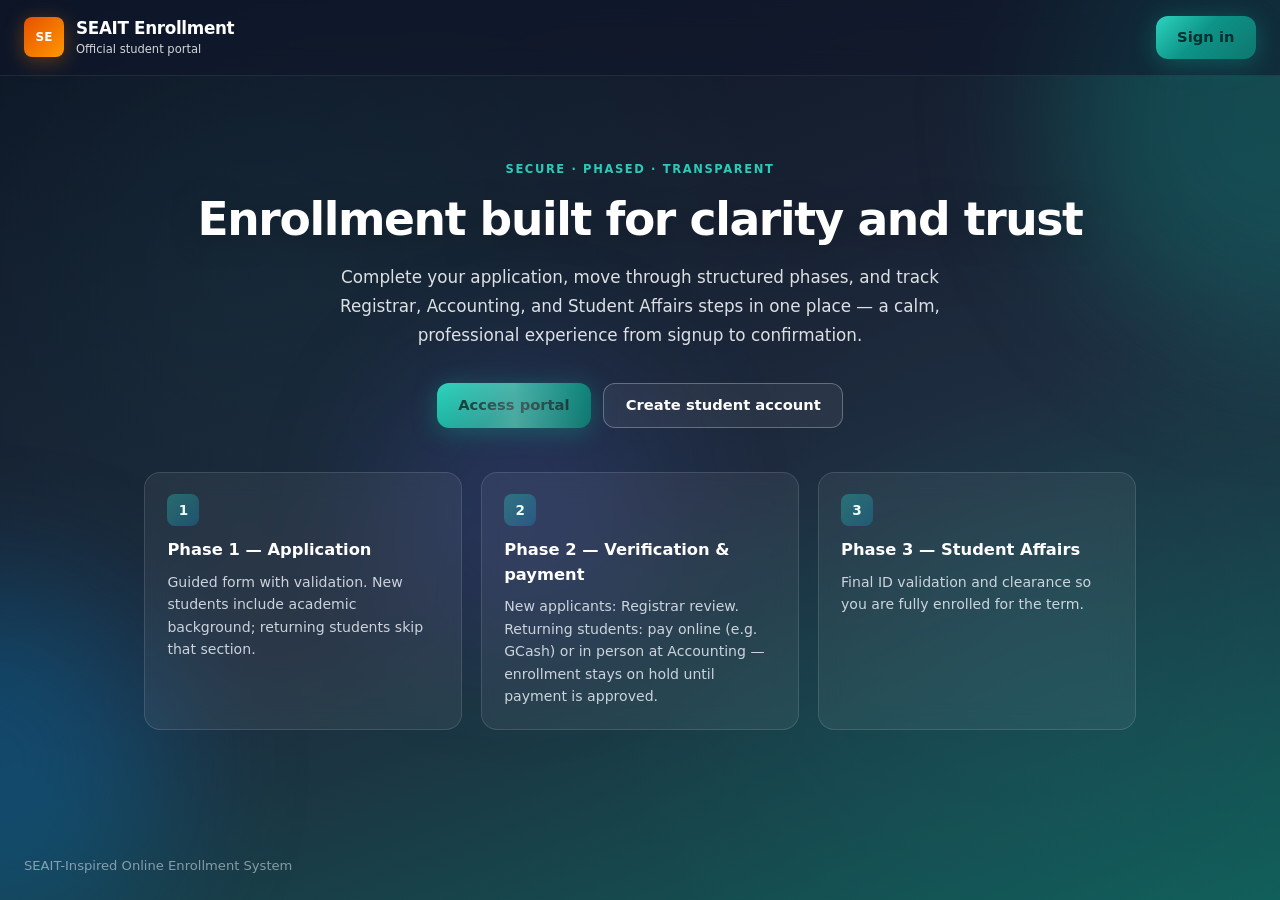
==== frontend/public/index.html @ 0db3ced3 "Commit all" ====
<!DOCTYPE html>
<html lang="en">
  <head>
    <meta charset="UTF-8" />
    <meta name="viewport" content="width=device-width, initial-scale=1.0" />
    <title>SEAIT — Online Enrollment</title>
    <link rel="stylesheet" href="css/design-system.css" />
  </head>
  <body class="page-land page-enter">
    <div class="land-bg" aria-hidden="true">
      <span class="land-bg__mesh"></span>
      <span class="land-bg__orb land-bg__orb--1"></span>
      <span class="land-bg__orb land-bg__orb--2"></span>
      <span class="land-bg__orb land-bg__orb--3"></span>
    </div>
    <header class="land-header">
      <div class="land-header__brand">
        <div class="app-header__logo land-logo-pulse">SE</div>
        <div>
          <strong class="land-header__title">SEAIT Enrollment</strong>
          <span class="land-header__tag">Official student portal</span>
        </div>
      </div>
      <a href="login.html" class="land-btn land-btn--solid">Sign in</a>
    </header>
    <main class="land-hero">
      <p class="land-eyebrow">Secure · phased · transparent</p>
      <h1>Enrollment built for clarity and trust</h1>
      <p class="land-lead">
        Complete your application, move through structured phases, and track Registrar, Accounting, and Student Affairs
        steps in one place — a calm, professional experience from signup to confirmation.
      </p>
      <div class="land-actions">
        <a href="login.html" class="land-btn land-btn--solid land-btn--pulse">Access portal</a>
        <a href="login.html#register" class="land-btn land-btn--outline" id="ctaRegister">Create student account</a>
      </div>
      <div class="land-features">
        <article class="land-feature-card land-feature-card--delay1">
          <span class="land-feature-card__icon" aria-hidden="true">1</span>
          <h3>Phase 1 — Application</h3>
          <p>Guided form with validation. New students include academic background; returning students skip that section.</p>
        </article>
        <article class="land-feature-card land-feature-card--delay2">
          <span class="land-feature-card__icon" aria-hidden="true">2</span>
          <h3>Phase 2 — Verification &amp; payment</h3>
          <p>
            New applicants: Registrar review. Returning students: pay online (e.g. GCash) or in person at Accounting —
            enrollment stays on hold until payment is approved.
          </p>
        </article>
        <article class="land-feature-card land-feature-card--delay3">
          <span class="land-feature-card__icon" aria-hidden="true">3</span>
          <h3>Phase 3 — Student Affairs</h3>
          <p>Final ID validation and clearance so you are fully enrolled for the term.</p>
        </article>
      </div>
    </main>
    <footer class="land-footer">SEAIT-Inspired Online Enrollment System</footer>
    <script>
      if (window.location.hash === '#register') {
        sessionStorage.setItem('seait_open_register', '1');
      }
      document.getElementById('ctaRegister').addEventListener('click', function () {
        sessionStorage.setItem('seait_open_register', '1');
      });
    </script>
  </body>
</html>
---- frontend/public/css/design-system.css ----
/**
 * SEAIT Official Design System — tokens, layout, components, motion.
 * Primary: greens (structure) · Accent: orange (actions, progress)
 */

:root {
  /* Professional portal — deep slate & teal accent */
  --portal-navy: #0f172a;
  --portal-slate: #1e293b;
  --portal-slate-mid: #334155;
  --portal-teal: #0d9488;
  --portal-teal-light: #2dd4bf;
  --portal-ink: #0c1222;
  /* Warm accent (forms & CTAs) */
  --rust-deep: #7c2d12;
  --rust-mid: #c2410c;
  --rust-bright: #ea580c;
  --rust-cream: #f8fafc;
  --rust-warm: #e2e8f0;
  /* Primary — structure (dashboard) */
  --color-green-deep: #1b5e20;
  --color-green-medium: #2e7d32;
  --color-green-light: #66bb6a;
  /* Accent — CTAs */
  --color-orange: #e65100;
  --color-orange-light: #ff9800;
  /* Neutrals */
  --color-white: #ffffff;
  --color-bg: #f1f5f9;
  --color-gray: #e8e0d8;
  --color-text: #1f1a16;
  --color-text-muted: #5c534c;
  --color-border: #e5ddd4;
  /* Semantic */
  --color-success: #2e7d32;
  --color-danger: #c62828;
  --color-warning: #f57c00;
  /* Effects */
  --shadow-sm: 0 2px 8px rgba(27, 94, 32, 0.06);
  --shadow-md: 0 8px 24px rgba(27, 94, 32, 0.1);
  --shadow-lg: 0 16px 48px rgba(27, 94, 32, 0.14);
  --shadow-glow-orange: 0 4px 20px rgba(245, 124, 0, 0.35);
  --radius-sm: 8px;
  --radius-md: 12px;
  --radius-lg: 16px;
  --radius-xl: 20px;
  --font-sans: 'Segoe UI', system-ui, -apple-system, BlinkMacSystemFont, 'Roboto', sans-serif;
  --ease-out: cubic-bezier(0.22, 1, 0.36, 1);
  --dur: 0.25s;
}

/* ---------- Global reset ---------- */
*,
*::before,
*::after {
  box-sizing: border-box;
}

html {
  scroll-behavior: smooth;
}

body {
  margin: 0;
  font-family: var(--font-sans);
  color: var(--color-text);
  background: var(--color-bg);
  line-height: 1.5;
  -webkit-font-smoothing: antialiased;
}

.login-card .ds-input-icon {
  color: var(--rust-mid);
  opacity: 0.85;
}

/* Page enter */
.page-enter {
  animation: pageFadeIn 0.35s var(--ease-out) both;
}

@keyframes pageFadeIn {
  from {
    opacity: 0;
  }
  to {
    opacity: 1;
  }
}

/* ---------- Login page (professional slate + teal) ---------- */
.page-login {
  min-height: 100vh;
  position: relative;
  display: flex;
  align-items: stretch;
  background: var(--portal-navy);
  overflow-x: hidden;
}

.login-bg {
  position: fixed;
  inset: 0;
  z-index: 0;
  background: linear-gradient(155deg, var(--portal-ink) 0%, var(--portal-slate) 42%, #134e4a 78%, var(--portal-teal) 115%);
  pointer-events: none;
}

.login-bg__orb {
  position: absolute;
  border-radius: 50%;
  filter: blur(60px);
  opacity: 0.45;
  animation: floatOrb 18s ease-in-out infinite;
}

.login-bg__orb--1 {
  width: min(420px, 80vw);
  height: min(420px, 80vw);
  background: rgba(45, 212, 191, 0.45);
  top: -8%;
  right: -5%;
  animation-delay: 0s;
}

.login-bg__orb--2 {
  width: min(320px, 70vw);
  height: min(320px, 70vw);
  background: rgba(14, 165, 233, 0.35);
  bottom: 5%;
  left: -10%;
  animation-delay: -7s;
}

.login-bg__grain {
  position: absolute;
  inset: 0;
  opacity: 0.07;
  background-image: url("data:image/svg+xml,%3Csvg viewBox='0 0 256 256' xmlns='http://www.w3.org/2000/svg'%3E%3Cfilter id='n'%3E%3CfeTurbulence type='fractalNoise' baseFrequency='0.85' numOctaves='4' stitchTiles='stitch'/%3E%3C/filter%3E%3Crect width='100%25' height='100%25' filter='url(%23n)'/%3E%3C/svg%3E");
}

@keyframes floatOrb {
  0%,
  100% {
    transform: translate(0, 0) scale(1);
  }
  50% {
    transform: translate(-12px, 18px) scale(1.05);
  }
}

.login-shell {
  position: relative;
  z-index: 1;
  display: grid;
  width: 100%;
  min-height: 100vh;
  grid-template-columns: 1fr 1fr;
}

@media (max-width: 960px) {
  .login-shell {
    grid-template-columns: 1fr;
  }
}

.login-brand {
  padding: clamp(2rem, 5vw, 4rem);
  display: flex;
  flex-direction: column;
  justify-content: center;
  color: var(--color-white);
  position: relative;
  overflow: hidden;
}

.login-brand::before {
  content: '';
  position: absolute;
  inset: -40% -20% auto auto;
  width: 80%;
  height: 80%;
  background: radial-gradient(circle, rgba(102, 187, 106, 0.25) 0%, transparent 70%);
  pointer-events: none;
}

.login-brand__badge {
  width: 56px;
  height: 56px;
  border-radius: var(--radius-md);
  background: linear-gradient(135deg, var(--portal-teal) 0%, var(--portal-teal-light) 100%);
  display: grid;
  place-items: center;
  font-weight: 800;
  font-size: 0.9rem;
  color: var(--color-white);
  box-shadow: 0 8px 32px rgba(13, 148, 136, 0.45);
  margin-bottom: 1.5rem;
}

.login-brand__badge--float {
  animation: badgeFloat 5s ease-in-out infinite;
}

@keyframes badgeFloat {
  0%,
  100% {
    transform: translateY(0);
  }
  50% {
    transform: translateY(-6px);
  }
}

.login-brand h1 {
  font-size: clamp(1.75rem, 3.5vw, 2.35rem);
  font-weight: 700;
  margin: 0 0 0.75rem;
  letter-spacing: -0.02em;
}

.login-brand p {
  opacity: 0.92;
  max-width: 400px;
  font-size: 1.05rem;
  line-height: 1.65;
}

.login-brand__features {
  margin-top: 2.5rem;
  display: flex;
  flex-direction: column;
  gap: 0.75rem;
  font-size: 0.9rem;
  opacity: 0.88;
}

.login-brand__features li {
  display: flex;
  align-items: center;
  gap: 0.5rem;
  list-style: none;
}

.login-brand__features li::before {
  content: '';
  width: 8px;
  height: 8px;
  border-radius: 50%;
  background: linear-gradient(135deg, #fff3e0, var(--color-orange-light));
  box-shadow: 0 0 12px rgba(255, 183, 77, 0.6);
}

.login-form-wrap {
  display: flex;
  align-items: center;
  justify-content: center;
  padding: clamp(1.5rem, 4vw, 3rem);
  background: linear-gradient(180deg, #f8fafc 0%, #e2e8f0 100%);
}

@media (min-width: 961px) {
  .login-form-wrap {
    border-radius: var(--radius-xl) 0 0 var(--radius-xl);
    margin: 1rem 0 1rem 0;
    box-shadow: -16px 0 48px rgba(107, 52, 16, 0.22);
  }
}

.login-card {
  width: 100%;
  max-width: 400px;
  background: rgba(255, 255, 255, 0.92);
  backdrop-filter: blur(20px);
  -webkit-backdrop-filter: blur(20px);
  border: 1px solid rgba(255, 255, 255, 0.98);
  border-radius: var(--radius-lg);
  padding: clamp(1.5rem, 4vw, 2rem);
  box-shadow:
    0 1px 0 rgba(255, 255, 255, 0.8) inset,
    0 24px 48px rgba(91, 46, 12, 0.12),
    0 8px 16px rgba(0, 0, 0, 0.04);
  animation: cardRise 0.5s var(--ease-out) 0.1s both;
}

.login-card--elevated {
  max-width: min(460px, 100%);
}

.auth-tabs {
  display: flex;
  gap: 0.2rem;
  margin-bottom: 1.35rem;
  padding: 0.2rem;
  background: rgba(0, 0, 0, 0.04);
  border-radius: var(--radius-md);
  border: 1px solid rgba(0, 0, 0, 0.06);
}

.auth-tab {
  flex: 1;
  border: none;
  background: transparent;
  padding: 0.55rem 0.75rem;
  font: inherit;
  font-size: 0.88rem;
  font-weight: 600;
  color: var(--color-text-muted);
  border-radius: var(--radius-sm);
  cursor: pointer;
  transition:
    background var(--dur) var(--ease-out),
    color var(--dur),
    transform 0.15s ease;
}

.auth-tab:hover {
  color: var(--rust-deep);
}

.auth-tab.is-active {
  background: var(--color-white);
  color: var(--rust-deep);
  box-shadow: 0 1px 3px rgba(0, 0, 0, 0.08);
}

.auth-panel {
  display: none;
  animation: panelFade 0.35s var(--ease-out) both;
}

.auth-panel.is-visible {
  display: block;
}

@keyframes panelFade {
  from {
    opacity: 0;
    transform: translateY(6px);
  }
  to {
    opacity: 1;
    transform: none;
  }
}

.login-panel-title {
  margin: 0 0 0.35rem;
  font-size: 1.28rem;
  font-weight: 700;
  letter-spacing: -0.02em;
  color: var(--rust-deep);
}

@keyframes cardRise {
  from {
    opacity: 0;
    transform: translateY(12px) scale(0.98);
  }
  to {
    opacity: 1;
    transform: none;
  }
}

.login-card > h2 {
  margin: 0 0 0.35rem;
  font-size: 1.5rem;
  color: var(--rust-deep);
}

.login-card__sub {
  color: var(--color-text-muted);
  font-size: 0.92rem;
  margin-bottom: 1.5rem;
}

.login-card__back {
  display: inline-flex;
  align-items: center;
  gap: 0.35rem;
  color: var(--color-green-medium);
  font-size: 0.88rem;
  margin-bottom: 1.25rem;
  text-decoration: none;
  transition: color var(--dur) var(--ease-out);
}

.login-card__back:hover {
  color: var(--rust-mid);
}

/* Input with icon */
.ds-field {
  margin-bottom: 1.1rem;
}

.ds-field label {
  display: block;
  font-size: 0.78rem;
  font-weight: 600;
  text-transform: uppercase;
  letter-spacing: 0.06em;
  color: var(--color-text-muted);
  margin-bottom: 0.4rem;
}

.ds-input-wrap {
  position: relative;
  display: flex;
  align-items: center;
}

.ds-input-wrap .ds-input-icon {
  position: absolute;
  left: 0.85rem;
  width: 1.15rem;
  height: 1.15rem;
  color: var(--color-green-medium);
  opacity: 0.75;
  pointer-events: none;
}

.ds-input-wrap input {
  width: 100%;
  padding: 0.75rem 0.85rem 0.75rem 2.65rem;
  border: 1px solid var(--color-border);
  border-radius: var(--radius-md);
  font: inherit;
  background: var(--color-white);
  color: var(--color-text);
  transition:
    border-color var(--dur) var(--ease-out),
    box-shadow var(--dur) var(--ease-out),
    transform 0.15s ease;
}

.ds-input-wrap input:focus {
  outline: none;
  border-color: var(--rust-mid);
  box-shadow: 0 0 0 3px rgba(230, 81, 0, 0.18);
}

.ds-input-wrap--password input {
  padding-right: 3.75rem;
}

.ds-toggle-pw {
  position: absolute;
  right: 0.45rem;
  background: none;
  border: none;
  cursor: pointer;
  padding: 0.35rem 0.45rem;
  color: var(--rust-mid);
  border-radius: var(--radius-sm);
  transition:
    color var(--dur),
    background var(--dur);
}

.ds-toggle-pw__text {
  font-size: 0.68rem;
  font-weight: 700;
  letter-spacing: 0.06em;
}

.ds-toggle-pw:hover {
  color: var(--color-orange);
  background: rgba(245, 124, 0, 0.08);
}

.login-row {
  display: flex;
  justify-content: space-between;
  align-items: center;
  flex-wrap: wrap;
  gap: 0.5rem;
  margin: 0.25rem 0 1.25rem;
  font-size: 0.88rem;
}

.login-remember {
  display: flex;
  align-items: center;
  gap: 0.45rem;
  cursor: pointer;
  color: var(--color-text-muted);
}

.login-remember input {
  accent-color: var(--color-green-medium);
}

.login-forgot {
  color: var(--color-orange);
  text-decoration: none;
  font-weight: 500;
  transition: opacity var(--dur);
}

.login-forgot:hover {
  opacity: 0.85;
  text-decoration: underline;
}

.ds-btn {
  display: inline-flex;
  align-items: center;
  justify-content: center;
  gap: 0.5rem;
  padding: 0.78rem 1.35rem;
  border-radius: var(--radius-md);
  font: inherit;
  font-weight: 600;
  font-size: 0.95rem;
  border: none;
  cursor: pointer;
  transition:
    transform 0.2s var(--ease-out),
    box-shadow var(--dur) var(--ease-out),
    background var(--dur),
    filter var(--dur);
}

.ds-btn:active:not(:disabled) {
  transform: scale(0.98);
}

.ds-btn:disabled {
  opacity: 0.65;
  cursor: not-allowed;
}

.ds-btn--pulse {
  position: relative;
  overflow: hidden;
}

.ds-btn--pulse::after {
  content: '';
  position: absolute;
  inset: 0;
  background: linear-gradient(90deg, transparent, rgba(255, 255, 255, 0.28), transparent);
  transform: translateX(-100%);
  animation: btnShine 2.8s ease-in-out infinite;
  pointer-events: none;
}

@keyframes btnShine {
  0%,
  65% {
    transform: translateX(-100%);
  }
  80% {
    transform: translateX(100%);
  }
  100% {
    transform: translateX(100%);
  }
}

.ds-btn--primary {
  background: linear-gradient(135deg, var(--color-orange-light) 0%, var(--color-orange) 45%, #bf360c 100%);
  color: var(--color-white);
  box-shadow: 0 4px 18px rgba(230, 81, 0, 0.45);
  width: 100%;
}

.ds-btn--primary:hover:not(:disabled) {
  filter: brightness(1.05);
  box-shadow: var(--shadow-glow-orange);
}

.ds-btn--ghost {
  background: var(--color-white);
  color: var(--color-green-deep);
  border: 1px solid var(--color-border);
}

.ds-btn--ghost:hover:not(:disabled) {
  border-color: var(--color-green-light);
  background: rgba(102, 187, 106, 0.08);
}

.ds-btn--danger {
  background: linear-gradient(135deg, var(--color-danger), #b71c1c) !important;
  box-shadow: 0 4px 14px rgba(198, 40, 40, 0.35) !important;
}

.ds-btn--loading {
  pointer-events: none;
}

.alert-banner {
  padding: 0.75rem 1rem;
  border-radius: var(--radius-md);
  font-size: 0.9rem;
  margin-bottom: 1rem;
  animation: pageFadeIn 0.25s ease;
}

.alert-banner--error {
  background: rgba(198, 40, 40, 0.1);
  border: 1px solid rgba(198, 40, 40, 0.25);
  color: #b71c1c;
}

.alert-banner--success {
  background: rgba(46, 125, 50, 0.1);
  border: 1px solid rgba(46, 125, 50, 0.25);
  color: var(--color-green-deep);
}

.hidden {
  display: none !important;
}

.login-staff-hint {
  margin-top: 1.5rem;
  padding-top: 1.25rem;
  border-top: 1px solid rgba(0, 0, 0, 0.08);
}

.login-staff-hint__head {
  display: flex;
  flex-wrap: wrap;
  align-items: baseline;
  justify-content: space-between;
  gap: 0.5rem;
  margin-bottom: 0.35rem;
}

.login-staff-hint__label {
  font-size: 0.68rem;
  font-weight: 700;
  letter-spacing: 0.12em;
  text-transform: uppercase;
  color: var(--color-text-muted);
}

.login-staff-hint__pw {
  font-size: 0.72rem;
  color: var(--color-text-muted);
}

.login-staff-hint__pw code {
  font-size: 0.7rem;
  background: rgba(230, 81, 0, 0.1);
  color: var(--rust-deep);
  padding: 0.15rem 0.35rem;
  border-radius: 4px;
}

.login-staff-hint__note {
  font-size: 0.72rem;
  color: var(--color-text-muted);
  margin: 0 0 0.85rem;
  line-height: 1.45;
}

.login-staff-hint__note code {
  font-size: 0.68rem;
  background: var(--color-bg);
  padding: 0.08rem 0.3rem;
  border-radius: 3px;
}

.login-staff-grid {
  display: grid;
  gap: 0.5rem;
}

@media (min-width: 640px) {
  .login-staff-grid {
    grid-template-columns: 1fr 1fr 1fr;
    gap: 0.5rem;
  }

  .login-staff-tile {
    padding: 0.6rem 0.55rem;
    min-height: 100%;
  }

  .login-staff-tile__email {
    font-size: 0.68rem;
    word-break: break-word;
  }
}

.login-staff-tile {
  display: block;
  width: 100%;
  text-align: left;
  padding: 0.65rem 0.75rem;
  border: 1px solid var(--color-border);
  border-radius: var(--radius-md);
  background: var(--color-white);
  cursor: pointer;
  font: inherit;
  transition:
    border-color var(--dur) var(--ease-out),
    box-shadow var(--dur) var(--ease-out),
    transform 0.15s ease;
}

.login-staff-tile:hover {
  border-color: rgba(230, 81, 0, 0.45);
  box-shadow: 0 4px 14px rgba(230, 81, 0, 0.1);
  transform: translateY(-1px);
}

.login-staff-tile:active {
  transform: translateY(0);
}

.login-staff-tile__role {
  display: block;
  font-size: 0.88rem;
  font-weight: 700;
  color: var(--rust-deep);
}

.login-staff-tile__meta {
  display: block;
  font-size: 0.68rem;
  color: var(--color-text-muted);
  margin: 0.15rem 0 0.35rem;
  line-height: 1.35;
}

.login-staff-tile__email {
  display: block;
  font-size: 0.72rem;
  font-family: ui-monospace, 'Cascadia Code', monospace;
  color: var(--rust-mid);
}

/* ---------- App shell (dashboard) ---------- */
.app-dashboard {
  min-height: 100vh;
  display: flex;
  flex-direction: column;
}

.app-header {
  position: sticky;
  top: 0;
  z-index: 100;
  display: flex;
  align-items: center;
  justify-content: space-between;
  padding: 0.65rem 1.25rem;
  background: linear-gradient(
    95deg,
    var(--color-green-deep) 0%,
    #2e5a1f 35%,
    var(--rust-mid) 88%,
    var(--rust-bright) 100%
  );
  color: var(--color-white);
  box-shadow: 0 4px 20px rgba(107, 52, 16, 0.25);
}

.app-header__left {
  display: flex;
  align-items: center;
  gap: 0.75rem;
}

.app-header__logo {
  width: 40px;
  height: 40px;
  border-radius: var(--radius-sm);
  background: linear-gradient(135deg, var(--color-orange), var(--color-orange-light));
  display: grid;
  place-items: center;
  font-weight: 800;
  font-size: 0.75rem;
  box-shadow: var(--shadow-glow-orange);
}

.app-header__logo--pulse {
  animation: headerLogoGlow 4s ease-in-out infinite;
}

@keyframes headerLogoGlow {
  0%,
  100% {
    box-shadow: 0 0 0 0 rgba(255, 152, 0, 0.35);
  }
  50% {
    box-shadow: 0 0 0 8px rgba(255, 152, 0, 0);
  }
}

.app-header__titles h1 {
  margin: 0;
  font-size: 1rem;
  font-weight: 700;
}

.app-header__titles span {
  font-size: 0.72rem;
  opacity: 0.88;
}

.app-header__right {
  display: flex;
  align-items: center;
  gap: 0.75rem;
  font-size: 0.85rem;
}

.app-header__user {
  text-align: right;
  line-height: 1.25;
}

.app-header__role {
  font-size: 0.72rem;
  opacity: 0.85;
}

.app-header__menu-btn {
  display: none;
  width: 42px;
  height: 42px;
  border-radius: var(--radius-sm);
  border: 1px solid rgba(255, 255, 255, 0.35);
  background: rgba(255, 255, 255, 0.12);
  color: var(--color-white);
  cursor: pointer;
  align-items: center;
  justify-content: center;
  transition: background var(--dur);
}

.app-header__menu-btn:hover {
  background: rgba(255, 255, 255, 0.22);
}

@media (max-width: 900px) {
  .app-header__menu-btn {
    display: flex;
  }
}

.app-body {
  display: flex;
  flex: 1;
  min-height: 0;
}

.app-sidebar {
  width: 280px;
  flex-shrink: 0;
  background: linear-gradient(180deg, #fffdfb 0%, var(--rust-warm) 55%, #fff8f0 100%);
  border-right: 1px solid var(--color-border);
  display: flex;
  flex-direction: column;
  padding: 0.75rem 0.75rem 1rem;
  transition: transform var(--dur) var(--ease-out);
  box-shadow: 4px 0 24px rgba(139, 69, 19, 0.06);
}

.app-sidebar__brand {
  display: flex;
  align-items: center;
  gap: 0.75rem;
  padding: 0.65rem 0.6rem 1rem;
  margin-bottom: 0.35rem;
  border-bottom: 1px solid rgba(230, 81, 0, 0.12);
}

.app-sidebar__brand-mark {
  width: 40px;
  height: 40px;
  border-radius: var(--radius-md);
  background: linear-gradient(135deg, var(--color-orange-light), var(--color-orange));
  color: var(--color-white);
  display: grid;
  place-items: center;
  font-weight: 800;
  font-size: 0.8rem;
  box-shadow: 0 4px 14px rgba(230, 81, 0, 0.35);
  flex-shrink: 0;
}

.app-sidebar__brand-title {
  font-size: 0.72rem;
  font-weight: 700;
  text-transform: uppercase;
  letter-spacing: 0.08em;
  color: var(--rust-deep);
}

.app-sidebar__brand-sub {
  font-size: 0.68rem;
  color: var(--color-text-muted);
  margin-top: 0.1rem;
}

@media (max-width: 900px) {
  .app-sidebar {
    position: fixed;
    left: 0;
    top: 56px;
    bottom: 0;
    z-index: 90;
    transform: translateX(-100%);
    box-shadow: var(--shadow-lg);
  }
  .app-sidebar.is-open {
    transform: translateX(0);
  }
}

.app-sidebar__nav {
  display: flex;
  flex-direction: column;
  gap: 0.25rem;
  flex: 1;
}

.nav-link {
  display: flex;
  align-items: center;
  gap: 0.65rem;
  padding: 0.65rem 0.85rem;
  border-radius: var(--radius-md);
  color: var(--color-text-muted);
  text-decoration: none;
  font-size: 0.92rem;
  font-weight: 500;
  border: 1px solid transparent;
  transition:
    background var(--dur) var(--ease-out),
    color var(--dur),
    border-color var(--dur),
    transform 0.15s ease;
  cursor: pointer;
  background: none;
  width: 100%;
  text-align: left;
}

.nav-link:hover {
  background: rgba(255, 255, 255, 0.85);
  color: var(--rust-deep);
  transform: translateX(2px);
}

.nav-link.active {
  background: linear-gradient(90deg, rgba(230, 81, 0, 0.14), rgba(255, 152, 0, 0.1));
  color: var(--rust-deep);
  border-color: rgba(230, 81, 0, 0.28);
  font-weight: 600;
  box-shadow: 0 2px 8px rgba(230, 81, 0, 0.12);
}

.nav-link .nav-icon {
  width: 22px;
  height: 22px;
  flex-shrink: 0;
  opacity: 0.85;
}

.nav-link.active .nav-icon {
  color: var(--color-orange);
}

.app-sidebar__logout {
  margin-top: auto;
  padding-top: 1rem;
  border-top: 1px solid var(--color-border);
}

.app-main {
  flex: 1;
  padding: clamp(1rem, 2.5vw, 1.75rem);
  overflow-x: hidden;
  max-width: 1280px;
  width: 100%;
  margin: 0 auto;
}

.page-head {
  margin-bottom: 1.25rem;
}

.page-head h1 {
  margin: 0;
  font-size: 1.35rem;
  font-weight: 700;
  color: var(--rust-deep);
  letter-spacing: -0.02em;
}

.page-head p {
  margin: 0.35rem 0 0;
  color: var(--color-text-muted);
  font-size: 0.92rem;
}

/* Cards */
.ds-card {
  background: var(--color-white);
  border: 1px solid var(--color-border);
  border-radius: var(--radius-lg);
  padding: 1.25rem 1.35rem;
  margin-bottom: 1.15rem;
  box-shadow: var(--shadow-sm);
  transition:
    box-shadow var(--dur) var(--ease-out),
    transform var(--dur) var(--ease-out);
}

.ds-card:hover {
  box-shadow: var(--shadow-md);
}

.ds-card h2,
.ds-card h3 {
  margin-top: 0;
  color: var(--rust-deep);
  font-weight: 600;
}

.ds-card h3 {
  font-size: 1.05rem;
}

.section-label {
  font-size: 0.72rem;
  text-transform: uppercase;
  letter-spacing: 0.1em;
  color: var(--rust-mid);
  font-weight: 700;
  margin: 1.25rem 0 0.75rem;
}

.section-label:first-child {
  margin-top: 0;
}

.grid-2 {
  display: grid;
  gap: 1rem;
}
@media (min-width: 640px) {
  .grid-2 {
    grid-template-columns: 1fr 1fr;
  }
}
.grid-3 {
  display: grid;
  gap: 1rem;
}
@media (min-width: 720px) {
  .grid-3 {
    grid-template-columns: repeat(3, 1fr);
  }
}

.ds-field-inline label {
  text-transform: none;
  letter-spacing: 0;
  font-size: 0.85rem;
  font-weight: 600;
  color: var(--color-text);
}

.ds-field-inline input,
.ds-field-inline select,
.ds-field-inline textarea {
  width: 100%;
  padding: 0.6rem 0.75rem;
  border: 1px solid var(--color-border);
  border-radius: var(--radius-md);
  font: inherit;
  transition:
    border-color var(--dur),
    box-shadow var(--dur);
}

.ds-field-inline input:focus,
.ds-field-inline select:focus,
.ds-field-inline textarea:focus {
  outline: none;
  border-color: var(--color-green-medium);
  box-shadow: 0 0 0 3px rgba(46, 125, 50, 0.15);
}

/* Wizard */
.wizard-progress {
  display: flex;
  align-items: center;
  gap: 0.35rem;
  margin-bottom: 1.5rem;
}

.wizard-progress__track {
  flex: 1;
  height: 6px;
  background: var(--color-gray);
  border-radius: 99px;
  overflow: hidden;
}

.wizard-progress__fill {
  height: 100%;
  background: linear-gradient(90deg, var(--color-orange), var(--color-orange-light));
  border-radius: 99px;
  transition: width 0.35s var(--ease-out);
  box-shadow: 0 0 12px rgba(245, 124, 0, 0.45);
}

.wizard-steps-label {
  font-size: 0.8rem;
  font-weight: 600;
  color: var(--color-green-deep);
  white-space: nowrap;
}

.wizard-panel {
  display: none;
  animation: panelIn 0.28s var(--ease-out) both;
}

.wizard-panel.is-active {
  display: block;
}

@keyframes panelIn {
  from {
    opacity: 0;
    transform: translateX(8px);
  }
  to {
    opacity: 1;
    transform: none;
  }
}

.wizard-actions {
  display: flex;
  flex-wrap: wrap;
  gap: 0.65rem;
  margin-top: 1.5rem;
  padding-top: 1rem;
  border-top: 1px solid var(--color-border);
}

.wizard-actions .ds-btn--primary {
  width: auto;
}

/* Badges */
.badge {
  display: inline-flex;
  align-items: center;
  padding: 0.2rem 0.55rem;
  border-radius: 99px;
  font-size: 0.72rem;
  font-weight: 700;
  text-transform: uppercase;
  letter-spacing: 0.04em;
}
.badge--pending {
  background: rgba(245, 124, 0, 0.15);
  color: var(--color-orange);
}
.badge--ok {
  background: rgba(46, 125, 50, 0.15);
  color: var(--color-green-deep);
}
.badge--reject {
  background: rgba(198, 40, 40, 0.12);
  color: var(--color-danger);
}

/* Timeline tracker */
.timeline {
  display: flex;
  flex-direction: column;
  gap: 0;
}

.timeline-item {
  display: grid;
  grid-template-columns: 28px 1fr;
  gap: 0.75rem;
  padding-bottom: 1.25rem;
  position: relative;
}

.timeline-item::before {
  content: '';
  position: absolute;
  left: 13px;
  top: 28px;
  bottom: 0;
  width: 2px;
  background: var(--color-gray);
}

.timeline-item:last-child::before {
  display: none;
}

.timeline-dot {
  width: 28px;
  height: 28px;
  border-radius: 50%;
  background: var(--color-white);
  border: 3px solid var(--color-gray);
  z-index: 1;
  transition:
    border-color var(--dur),
    box-shadow var(--dur);
}

.timeline-item--done .timeline-dot {
  border-color: var(--color-green-medium);
  background: var(--color-green-light);
  box-shadow: 0 0 0 4px rgba(102, 187, 106, 0.25);
}

.timeline-item--current .timeline-dot {
  border-color: var(--color-orange);
  box-shadow: 0 0 0 4px rgba(245, 124, 0, 0.25);
}

.timeline-body h4 {
  margin: 0 0 0.25rem;
  font-size: 0.95rem;
}

/* Queue table */
.ds-table-wrap {
  overflow-x: auto;
  border: 1px solid var(--color-border);
  border-radius: var(--radius-md);
}

.ds-table {
  width: 100%;
  border-collapse: collapse;
  font-size: 0.88rem;
}

.ds-table th,
.ds-table td {
  padding: 0.65rem 0.85rem;
  text-align: left;
  border-bottom: 1px solid var(--color-border);
}

.ds-table th {
  background: var(--color-bg);
  font-weight: 600;
  color: var(--color-green-deep);
}

.ds-table tr:hover td {
  background: rgba(245, 247, 245, 0.8);
}

.ds-search {
  margin-bottom: 1rem;
}

.ds-search input {
  width: 100%;
  max-width: 320px;
  padding: 0.6rem 0.85rem;
  border: 1px solid var(--color-border);
  border-radius: var(--radius-md);
  font: inherit;
}

.ds-search input:focus {
  outline: none;
  border-color: var(--color-green-medium);
  box-shadow: 0 0 0 3px rgba(46, 125, 50, 0.12);
}

/* Charts (admin) */
.chart-row {
  display: flex;
  align-items: flex-end;
  gap: 0.5rem;
  height: 140px;
  margin-top: 0.5rem;
}

.chart-bar-wrap {
  flex: 1;
  display: flex;
  flex-direction: column;
  align-items: center;
  gap: 0.35rem;
}

.chart-bar {
  width: 100%;
  max-width: 48px;
  background: linear-gradient(180deg, var(--color-orange-light), var(--color-orange));
  border-radius: var(--radius-sm) var(--radius-sm) 0 0;
  min-height: 4px;
  transition: height 0.5s var(--ease-out);
  box-shadow: 0 -2px 12px rgba(245, 124, 0, 0.25);
}

.chart-label {
  font-size: 0.72rem;
  color: var(--color-text-muted);
  text-align: center;
}

.stat-grid {
  display: grid;
  gap: 1rem;
  grid-template-columns: repeat(auto-fit, minmax(140px, 1fr));
  margin-bottom: 1rem;
}

.stat-tile {
  background: linear-gradient(135deg, var(--color-white), var(--color-bg));
  border: 1px solid var(--color-border);
  border-radius: var(--radius-md);
  padding: 1rem;
  text-align: center;
}

.stat-tile__val {
  font-size: 1.65rem;
  font-weight: 800;
  color: var(--color-green-deep);
}

.stat-tile__lbl {
  font-size: 0.78rem;
  color: var(--color-text-muted);
}

/* Modal */
.modal-backdrop {
  position: fixed;
  inset: 0;
  background: rgba(26, 26, 26, 0.45);
  z-index: 200;
  display: flex;
  align-items: center;
  justify-content: center;
  padding: 1rem;
  opacity: 0;
  transition: opacity 0.2s ease;
}

.modal-backdrop.modal-enter-active {
  opacity: 1;
}

.modal-backdrop.modal-leave {
  opacity: 0;
}

.modal-panel {
  width: 100%;
  max-width: 480px;
  max-height: 90vh;
  overflow: hidden;
  display: flex;
  flex-direction: column;
  background: var(--color-white);
  border-radius: var(--radius-lg);
  box-shadow: var(--shadow-lg);
  transform: scale(0.94) translateY(8px);
  opacity: 0;
  transition:
    transform 0.25s var(--ease-out),
    opacity 0.25s ease;
}

.modal-panel.modal-panel-enter-active {
  transform: none;
  opacity: 1;
}

.modal-panel.modal-panel-leave {
  transform: scale(0.96);
  opacity: 0;
}

.modal-head {
  display: flex;
  align-items: center;
  justify-content: space-between;
  padding: 1rem 1.25rem;
  border-bottom: 1px solid var(--color-border);
  background: linear-gradient(90deg, rgba(46, 125, 50, 0.06), transparent);
}

.modal-title {
  margin: 0;
  font-size: 1.1rem;
  color: var(--color-green-deep);
}

.modal-close {
  background: none;
  border: none;
  font-size: 1.5rem;
  line-height: 1;
  cursor: pointer;
  color: var(--color-text-muted);
  border-radius: var(--radius-sm);
  padding: 0.2rem 0.45rem;
  transition:
    background var(--dur),
    color var(--dur);
}

.modal-close:hover {
  background: var(--color-bg);
  color: var(--color-text);
}

.modal-body {
  padding: 1.25rem;
  overflow-y: auto;
}

.modal-foot {
  display: flex;
  justify-content: flex-end;
  gap: 0.5rem;
  padding: 1rem 1.25rem;
  border-top: 1px solid var(--color-border);
}

.modal-notes {
  width: 100%;
  min-height: 88px;
  padding: 0.65rem 0.75rem;
  border: 1px solid var(--color-border);
  border-radius: var(--radius-md);
  font: inherit;
  resize: vertical;
}

.modal-notes:focus {
  outline: none;
  border-color: var(--color-green-medium);
  box-shadow: 0 0 0 3px rgba(46, 125, 50, 0.12);
}

/* Toast */
.toast-root {
  position: fixed;
  bottom: 1.25rem;
  right: 1.25rem;
  z-index: 300;
  display: flex;
  flex-direction: column;
  gap: 0.5rem;
  max-width: min(380px, calc(100vw - 2rem));
  pointer-events: none;
}

.toast {
  display: flex;
  align-items: flex-start;
  gap: 0.65rem;
  padding: 0.85rem 1rem;
  border-radius: var(--radius-md);
  background: var(--color-white);
  box-shadow: var(--shadow-lg);
  border-left: 4px solid var(--color-green-medium);
  pointer-events: auto;
  transform: translateX(110%);
  opacity: 0;
  transition:
    transform 0.3s var(--ease-out),
    opacity 0.3s ease;
}

.toast-enter-active {
  transform: none;
  opacity: 1;
}

.toast-leave {
  opacity: 0;
  transform: translateX(20px);
}

.toast--error {
  border-left-color: var(--color-danger);
}

.toast--success {
  border-left-color: var(--color-green-medium);
}

.toast--info {
  border-left-color: var(--color-orange);
}

.toast__icon {
  font-weight: 800;
  width: 1.5rem;
  text-align: center;
}

.toast__msg {
  font-size: 0.9rem;
  flex: 1;
}

/* FAB + chat drawer */
.fab-chat {
  position: fixed;
  bottom: 1.35rem;
  right: 1.35rem;
  z-index: 150;
  width: 56px;
  height: 56px;
  border-radius: 50%;
  border: none;
  cursor: pointer;
  background: linear-gradient(135deg, var(--color-orange), var(--color-orange-light));
  color: var(--color-white);
  box-shadow: var(--shadow-glow-orange);
  display: grid;
  place-items: center;
  transition:
    transform 0.2s var(--ease-out),
    box-shadow var(--dur);
}

.fab-chat:hover {
  transform: scale(1.06);
  box-shadow: 0 6px 28px rgba(245, 124, 0, 0.5);
}

.fab-chat:active {
  transform: scale(0.96);
}

.chat-drawer {
  position: fixed;
  bottom: 5.5rem;
  right: 1.35rem;
  width: min(380px, calc(100vw - 2rem));
  height: min(420px, 55vh);
  background: var(--color-white);
  border-radius: var(--radius-lg);
  box-shadow: var(--shadow-lg);
  border: 1px solid var(--color-border);
  z-index: 149;
  display: flex;
  flex-direction: column;
  overflow: hidden;
  opacity: 0;
  transform: translateY(12px) scale(0.96);
  pointer-events: none;
  transition:
    opacity 0.25s var(--ease-out),
    transform 0.25s var(--ease-out);
}

.chat-drawer.is-open {
  opacity: 1;
  transform: none;
  pointer-events: auto;
}

.chat-drawer__head {
  padding: 0.75rem 1rem;
  background: linear-gradient(90deg, var(--color-green-deep), var(--color-green-medium));
  color: var(--color-white);
  font-weight: 600;
  font-size: 0.92rem;
  display: flex;
  justify-content: space-between;
  align-items: center;
}

.chat-drawer__log {
  flex: 1;
  overflow-y: auto;
  padding: 0.75rem;
  background: var(--color-bg);
  font-size: 0.88rem;
}

.chat-msg {
  margin-bottom: 0.65rem;
  padding: 0.5rem 0.65rem;
  border-radius: var(--radius-md);
  max-width: 92%;
}
.chat-msg--user {
  margin-left: auto;
  background: rgba(245, 124, 0, 0.12);
  color: var(--color-text);
}
.chat-msg--bot {
  background: var(--color-white);
  border: 1px solid var(--color-border);
  color: var(--color-text-muted);
}

.chat-drawer__input-row {
  display: flex;
  gap: 0.5rem;
  padding: 0.65rem;
  border-top: 1px solid var(--color-border);
}

.chat-drawer__input-row input {
  flex: 1;
  padding: 0.55rem 0.75rem;
  border: 1px solid var(--color-border);
  border-radius: var(--radius-md);
  font: inherit;
}

.chat-drawer__input-row input:focus {
  outline: none;
  border-color: var(--color-orange);
  box-shadow: 0 0 0 3px rgba(245, 124, 0, 0.15);
}

/* Spinner */
.spinner {
  display: inline-block;
  width: 1.25rem;
  height: 1.25rem;
  border: 2px solid rgba(255, 255, 255, 0.35);
  border-top-color: var(--color-white);
  border-radius: 50%;
  animation: spin 0.65s linear infinite;
}

.spinner--sm {
  width: 1rem;
  height: 1rem;
  border-width: 2px;
}

@keyframes spin {
  to {
    transform: rotate(360deg);
  }
}

.skeleton {
  background: linear-gradient(90deg, var(--color-gray) 25%, #ececec 50%, var(--color-gray) 75%);
  background-size: 200% 100%;
  animation: sk 1.2s ease infinite;
  border-radius: var(--radius-sm);
}

.skeleton-line {
  height: 12px;
  margin-bottom: 0.5rem;
}

@keyframes sk {
  0% {
    background-position: 200% 0;
  }
  100% {
    background-position: -200% 0;
  }
}

/* Overlay mobile */
.sidebar-overlay {
  display: none;
  position: fixed;
  inset: 0;
  background: rgba(0, 0, 0, 0.35);
  z-index: 85;
}

.sidebar-overlay.is-visible {
  display: block;
}

@media (min-width: 901px) {
  .sidebar-overlay {
    display: none !important;
  }
}

/* Landing page — professional slate */
.page-land {
  min-height: 100vh;
  display: flex;
  flex-direction: column;
  background: var(--portal-navy);
  position: relative;
  overflow-x: hidden;
}

.land-bg {
  position: fixed;
  inset: 0;
  z-index: 0;
  pointer-events: none;
  background: linear-gradient(160deg, var(--portal-ink) 0%, var(--portal-slate) 55%, #115e59 100%);
}

.land-bg__mesh {
  position: absolute;
  inset: 0;
  opacity: 0.4;
  background-image: radial-gradient(circle at 20% 30%, rgba(45, 212, 191, 0.15) 0%, transparent 45%),
    radial-gradient(circle at 80% 70%, rgba(56, 189, 248, 0.12) 0%, transparent 40%);
  animation: meshShift 14s ease-in-out infinite alternate;
}

@keyframes meshShift {
  from {
    opacity: 0.35;
    transform: scale(1);
  }
  to {
    opacity: 0.5;
    transform: scale(1.03);
  }
}

.land-bg__orb {
  position: absolute;
  border-radius: 50%;
  filter: blur(72px);
  opacity: 0.35;
  animation: floatOrb 22s ease-in-out infinite;
}

.land-bg__orb--1 {
  width: min(480px, 90vw);
  height: min(480px, 90vw);
  background: var(--portal-teal);
  top: -15%;
  right: -20%;
}

.land-bg__orb--2 {
  width: min(360px, 70vw);
  height: min(360px, 70vw);
  background: #0284c7;
  bottom: -5%;
  left: -15%;
  animation-delay: -8s;
}

.land-bg__orb--3 {
  width: min(280px, 50vw);
  height: min(280px, 50vw);
  background: rgba(99, 102, 241, 0.5);
  top: 40%;
  left: 30%;
  animation-delay: -4s;
}

.page-land .land-header {
  position: relative;
  z-index: 2;
  background: rgba(15, 23, 42, 0.55);
  backdrop-filter: blur(14px);
  -webkit-backdrop-filter: blur(14px);
  color: var(--color-white);
  padding: 1rem 1.5rem;
  display: flex;
  justify-content: space-between;
  align-items: center;
  border-bottom: 1px solid rgba(255, 255, 255, 0.08);
}

.land-header__brand {
  display: flex;
  align-items: center;
  gap: 0.75rem;
}

.land-header__title {
  display: block;
  font-size: 1.05rem;
  letter-spacing: -0.02em;
}

.land-header__tag {
  display: block;
  font-size: 0.72rem;
  opacity: 0.82;
  font-weight: 500;
}

.land-logo-pulse {
  animation: logoPulse 3s ease-in-out infinite;
}

@keyframes logoPulse {
  0%,
  100% {
    box-shadow: 0 0 0 0 rgba(45, 212, 191, 0.35);
  }
  50% {
    box-shadow: 0 0 0 10px rgba(45, 212, 191, 0);
  }
}

.page-land .land-hero {
  position: relative;
  z-index: 2;
  text-align: center;
  padding: clamp(2.5rem, 8vw, 5rem) 1.5rem 3rem;
  max-width: 1040px;
  margin: 0 auto;
}

.land-eyebrow {
  display: inline-block;
  font-size: 0.72rem;
  font-weight: 700;
  letter-spacing: 0.14em;
  text-transform: uppercase;
  color: rgba(45, 212, 191, 0.95);
  margin: 0 0 1rem;
  animation: heroIn 0.7s var(--ease-out) both;
}

.page-land .land-hero h1 {
  color: var(--color-white);
  font-size: clamp(1.9rem, 4.5vw, 2.85rem);
  text-shadow: 0 4px 32px rgba(0, 0, 0, 0.25);
  line-height: 1.15;
  margin: 0 0 1rem;
  letter-spacing: -0.03em;
  animation: heroIn 0.75s var(--ease-out) 0.05s both;
}

.land-lead {
  color: rgba(248, 250, 252, 0.88);
  font-size: 1.05rem;
  line-height: 1.75;
  max-width: 620px;
  margin: 0 auto;
  animation: heroIn 0.8s var(--ease-out) 0.1s both;
}

.page-land .land-hero .land-actions {
  display: flex;
  flex-wrap: wrap;
  gap: 0.75rem;
  justify-content: center;
  margin-top: 2rem;
  animation: heroIn 0.85s var(--ease-out) 0.15s both;
}

.land-features {
  display: grid;
  gap: 1rem;
  margin-top: 2.75rem;
  text-align: left;
}

@media (min-width: 768px) {
  .land-features {
    grid-template-columns: repeat(3, 1fr);
    gap: 1.15rem;
  }
}

.land-feature-card {
  background: rgba(255, 255, 255, 0.06);
  backdrop-filter: blur(12px);
  border: 1px solid rgba(255, 255, 255, 0.12);
  border-radius: var(--radius-lg);
  padding: 1.35rem 1.4rem;
  animation: cardRise 0.65s var(--ease-out) both;
  transition:
    transform var(--dur) var(--ease-out),
    border-color var(--dur),
    box-shadow var(--dur);
}

.land-feature-card:hover {
  transform: translateY(-4px);
  border-color: rgba(45, 212, 191, 0.35);
  box-shadow: 0 12px 40px rgba(0, 0, 0, 0.2);
}

.land-feature-card--delay1 {
  animation-delay: 0.12s;
}
.land-feature-card--delay2 {
  animation-delay: 0.2s;
}
.land-feature-card--delay3 {
  animation-delay: 0.28s;
}

.land-feature-card__icon {
  display: inline-flex;
  align-items: center;
  justify-content: center;
  width: 2rem;
  height: 2rem;
  border-radius: var(--radius-sm);
  background: linear-gradient(135deg, rgba(45, 212, 191, 0.35), rgba(14, 165, 233, 0.25));
  color: #ecfdf5;
  font-weight: 800;
  font-size: 0.85rem;
  margin-bottom: 0.75rem;
}

.land-feature-card h3 {
  margin: 0 0 0.5rem;
  color: var(--color-white);
  font-size: 1.02rem;
  font-weight: 600;
}

.land-feature-card p {
  margin: 0;
  color: rgba(226, 232, 240, 0.88);
  font-size: 0.88rem;
  line-height: 1.6;
}

.land-footer {
  position: relative;
  z-index: 2;
  margin-top: auto;
  padding: 1.5rem;
  color: rgba(226, 232, 240, 0.55);
  font-size: 0.82rem;
}

@keyframes heroIn {
  from {
    opacity: 0;
    transform: translateY(16px);
  }
  to {
    opacity: 1;
    transform: none;
  }
}

.land-btn {
  display: inline-flex;
  align-items: center;
  justify-content: center;
  padding: 0.65rem 1.35rem;
  border-radius: var(--radius-md);
  font: inherit;
  font-weight: 600;
  font-size: 0.92rem;
  text-decoration: none;
  transition:
    transform 0.2s var(--ease-out),
    box-shadow var(--dur),
    background var(--dur);
}

.land-btn--solid {
  background: linear-gradient(135deg, var(--portal-teal-light) 0%, var(--portal-teal) 45%, #0f766e 100%);
  color: #042f2e;
  box-shadow: 0 4px 24px rgba(13, 148, 136, 0.45);
}

.land-btn--solid:hover {
  transform: translateY(-2px);
  box-shadow: 0 8px 32px rgba(13, 148, 136, 0.55);
}

.land-btn--pulse {
  position: relative;
  overflow: hidden;
}

.land-btn--pulse::after {
  content: '';
  position: absolute;
  inset: 0;
  background: linear-gradient(90deg, transparent, rgba(255, 255, 255, 0.25), transparent);
  animation: btnShine 3s ease-in-out infinite;
  pointer-events: none;
}

.land-btn--outline {
  background: rgba(255, 255, 255, 0.06);
  color: var(--color-white);
  border: 1px solid rgba(255, 255, 255, 0.28);
}

.land-btn--outline:hover {
  background: rgba(255, 255, 255, 0.12);
  transform: translateY(-2px);
}

/* AI welcome + phase dashboard */
.ai-welcome-backdrop {
  position: fixed;
  inset: 0;
  z-index: 240;
  background: rgba(15, 23, 42, 0.45);
  backdrop-filter: blur(4px);
  display: flex;
  align-items: center;
  justify-content: center;
  padding: 1rem;
  opacity: 0;
  animation: aiBackdropIn 0.35s var(--ease-out) forwards;
}

@keyframes aiBackdropIn {
  to {
    opacity: 1;
  }
}

.ai-welcome {
  width: 100%;
  max-width: 420px;
  background: var(--color-white);
  border-radius: var(--radius-lg);
  box-shadow: var(--shadow-lg);
  border: 1px solid var(--color-border);
  overflow: hidden;
  opacity: 0;
  transform: translateY(12px) scale(0.98);
  animation: aiCardIn 0.4s var(--ease-out) 0.05s forwards;
}

@keyframes aiCardIn {
  to {
    transform: none;
    opacity: 1;
  }
}

.ai-welcome__head {
  padding: 1.1rem 1.25rem;
  background: linear-gradient(105deg, var(--portal-slate) 0%, #115e59 100%);
  color: var(--color-white);
  display: flex;
  align-items: center;
  gap: 0.75rem;
}

.ai-welcome__avatar {
  width: 44px;
  height: 44px;
  border-radius: 12px;
  background: linear-gradient(135deg, var(--portal-teal-light), var(--portal-teal));
  display: grid;
  place-items: center;
  font-weight: 800;
  font-size: 0.75rem;
  flex-shrink: 0;
}

.ai-welcome__head h2 {
  margin: 0;
  font-size: 1.05rem;
  font-weight: 600;
}

.ai-welcome__head p {
  margin: 0.15rem 0 0;
  font-size: 0.78rem;
  opacity: 0.88;
}

.ai-welcome__body {
  padding: 1.25rem 1.35rem 1.35rem;
}

.ai-welcome__body > p {
  margin: 0 0 1rem;
  color: var(--color-text-muted);
  font-size: 0.95rem;
  line-height: 1.55;
}

.ai-welcome__actions {
  display: flex;
  flex-wrap: wrap;
  gap: 0.5rem;
}

.ai-welcome__actions .ds-btn {
  flex: 1;
  min-width: 140px;
}

.phase-dashboard {
  display: flex;
  flex-direction: column;
  gap: 1rem;
}

.phase-row {
  display: grid;
  gap: 1rem;
}

@media (min-width: 720px) {
  .phase-row {
    grid-template-columns: 1fr 1fr;
  }
}

.phase-card {
  background: linear-gradient(145deg, var(--color-white), #f8fafc);
  border: 1px solid var(--color-border);
  border-radius: var(--radius-lg);
  padding: 1.25rem 1.35rem;
  position: relative;
  overflow: hidden;
  transition:
    box-shadow var(--dur) var(--ease-out),
    transform var(--dur) var(--ease-out);
}

.phase-card::before {
  content: '';
  position: absolute;
  top: 0;
  left: 0;
  right: 0;
  height: 3px;
  background: linear-gradient(90deg, var(--portal-teal), var(--color-orange-light));
  opacity: 0.85;
}

.phase-card:hover {
  box-shadow: var(--shadow-md);
  transform: translateY(-2px);
}

.phase-card--locked {
  opacity: 0.72;
}

.phase-card__num {
  display: inline-flex;
  align-items: center;
  justify-content: center;
  min-width: 2rem;
  height: 2rem;
  padding: 0 0.5rem;
  border-radius: 99px;
  background: rgba(13, 148, 136, 0.12);
  color: #0f766e;
  font-weight: 800;
  font-size: 0.8rem;
  margin-bottom: 0.65rem;
}

.phase-card h3 {
  margin: 0 0 0.5rem;
  font-size: 1.05rem;
  color: var(--portal-slate);
}

.phase-card p {
  margin: 0;
  font-size: 0.88rem;
  color: var(--color-text-muted);
  line-height: 1.55;
}

.phase-card__chips {
  display: flex;
  flex-wrap: wrap;
  gap: 0.4rem;
  margin-top: 0.85rem;
}

.pay-chip {
  display: inline-flex;
  align-items: center;
  gap: 0.35rem;
  font-size: 0.72rem;
  font-weight: 600;
  padding: 0.35rem 0.6rem;
  border-radius: 99px;
  background: rgba(14, 165, 233, 0.1);
  color: #0369a1;
  border: 1px solid rgba(14, 165, 233, 0.2);
}

.pay-chip--cash {
  background: rgba(5, 150, 105, 0.1);
  color: #047857;
  border-color: rgba(5, 150, 105, 0.2);
}

.chat-quick {
  display: flex;
  flex-wrap: wrap;
  gap: 0.45rem;
  padding: 0.65rem 0.75rem;
  border-bottom: 1px solid var(--color-border);
  background: rgba(241, 245, 249, 0.65);
}

.chat-quick__btn {
  font: inherit;
  font-size: 0.75rem;
  font-weight: 600;
  padding: 0.4rem 0.65rem;
  border-radius: 99px;
  border: 1px solid var(--color-border);
  background: var(--color-white);
  color: var(--portal-slate-mid);
  cursor: pointer;
  transition:
    border-color var(--dur),
    background var(--dur);
}

.chat-quick__btn:hover {
  border-color: rgba(13, 148, 136, 0.45);
  background: rgba(13, 148, 136, 0.06);
}

.student-dash-grid {
  display: grid;
  gap: 1rem;
}

@media (min-width: 900px) {
  .student-dash-grid {
    grid-template-columns: 1fr 1fr;
    align-items: start;
  }
}

.student-dash-grid .ds-card--span {
  grid-column: 1 / -1;
}

.receipt-preview {
  max-width: 100%;
  max-height: 220px;
  border-radius: var(--radius-md);
  border: 1px solid var(--color-border);
}

.smart-hint {
  font-size: 0.82rem;
  color: var(--color-text-muted);
  background: rgba(245, 124, 0, 0.08);
  border-left: 3px solid var(--color-orange);
  padding: 0.5rem 0.75rem;
  border-radius: 0 var(--radius-sm) var(--radius-sm) 0;
  margin-bottom: 1rem;
}
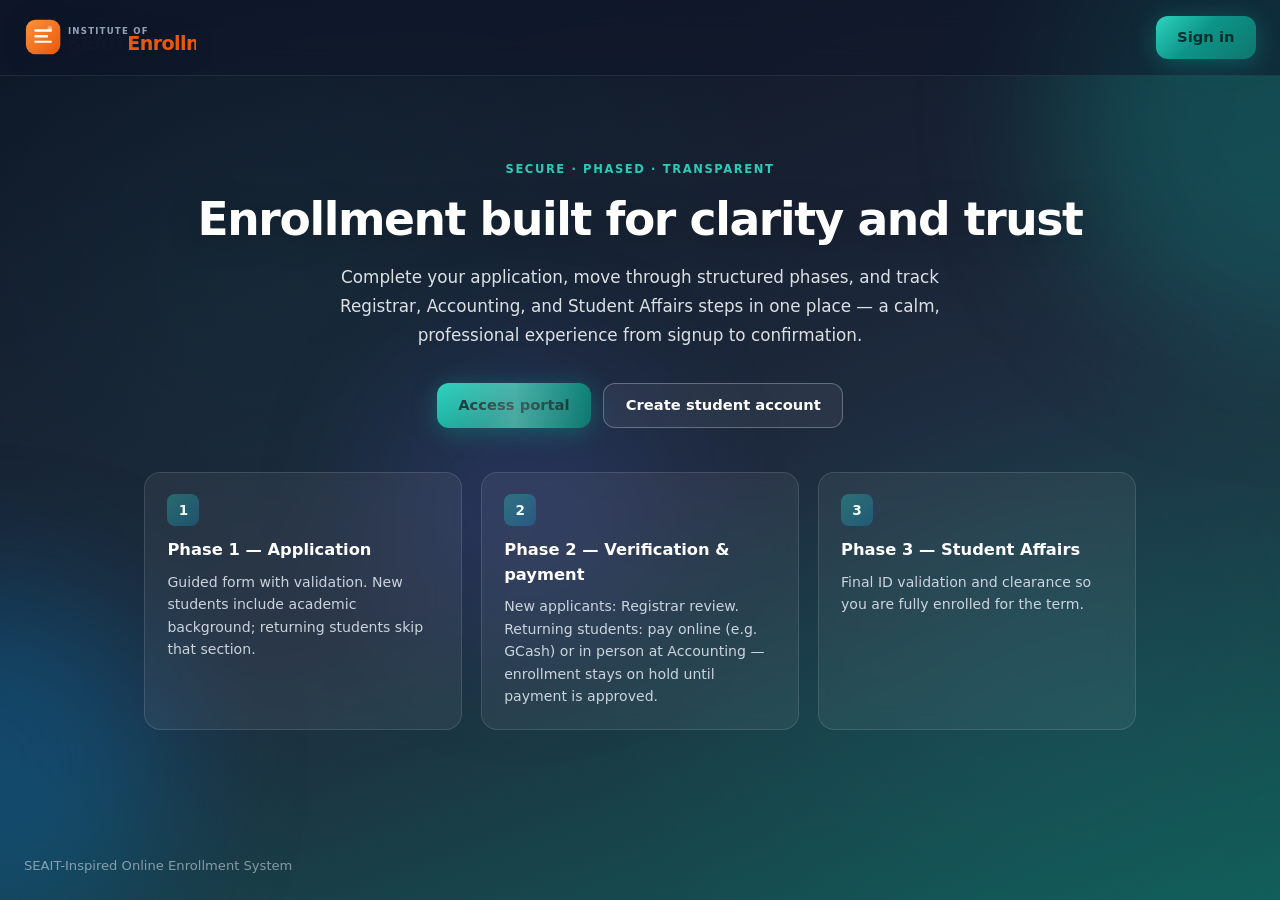
==== commit 0023d5ad: "Commit all" ====
--- a/frontend/public/index.html
+++ b/frontend/public/index.html
@@ -15,11 +15,7 @@
     </div>
     <header class="land-header">
       <div class="land-header__brand">
-        <div class="app-header__logo land-logo-pulse">SE</div>
-        <div>
-          <strong class="land-header__title">SEAIT Enrollment</strong>
-          <span class="land-header__tag">Official student portal</span>
-        </div>
+        <img src="img/seait-logo.svg" alt="SEAIT" class="land-header__logo-img" width="168" height="42" />
       </div>
       <a href="login.html" class="land-btn land-btn--solid">Sign in</a>
     </header>
--- a/frontend/public/css/design-system.css
+++ b/frontend/public/css/design-system.css
@@ -1525,17 +1525,22 @@
   position: fixed;
   bottom: 1.35rem;
   right: 1.35rem;
-  z-index: 150;
-  width: 56px;
-  height: 56px;
-  border-radius: 50%;
+  z-index: 10050;
+  width: 62px;
+  min-height: 62px;
+  height: auto;
+  border-radius: 18px;
   border: none;
   cursor: pointer;
-  background: linear-gradient(135deg, var(--color-orange), var(--color-orange-light));
+  background: linear-gradient(135deg, #ea580c, #fb923c);
   color: var(--color-white);
-  box-shadow: var(--shadow-glow-orange);
-  display: grid;
-  place-items: center;
+  box-shadow: 0 8px 32px rgba(234, 88, 12, 0.45);
+  display: flex;
+  flex-direction: column;
+  align-items: center;
+  justify-content: center;
+  gap: 0.12rem;
+  padding: 0.45rem;
   transition:
     transform 0.2s var(--ease-out),
     box-shadow var(--dur);
@@ -1560,7 +1565,7 @@
   border-radius: var(--radius-lg);
   box-shadow: var(--shadow-lg);
   border: 1px solid var(--color-border);
-  z-index: 149;
+  z-index: 10040;
   display: flex;
   flex-direction: column;
   overflow: hidden;
@@ -1576,17 +1581,6 @@
   opacity: 1;
   transform: none;
   pointer-events: auto;
-}
-
-.chat-drawer__head {
-  padding: 0.75rem 1rem;
-  background: linear-gradient(90deg, var(--color-green-deep), var(--color-green-medium));
-  color: var(--color-white);
-  font-weight: 600;
-  font-size: 0.92rem;
-  display: flex;
-  justify-content: space-between;
-  align-items: center;
 }
 
 .chat-drawer__log {
@@ -2012,9 +2006,11 @@
 .ai-welcome-backdrop {
   position: fixed;
   inset: 0;
-  z-index: 240;
-  background: rgba(15, 23, 42, 0.45);
-  backdrop-filter: blur(4px);
+  z-index: 999999;
+  isolation: isolate;
+  background: rgba(15, 23, 42, 0.5);
+  backdrop-filter: blur(6px);
+  -webkit-backdrop-filter: blur(6px);
   display: flex;
   align-items: center;
   justify-content: center;
@@ -2051,23 +2047,29 @@
 
 .ai-welcome__head {
   padding: 1.1rem 1.25rem;
-  background: linear-gradient(105deg, var(--portal-slate) 0%, #115e59 100%);
+  background: linear-gradient(105deg, #ea580c 0%, #f97316 55%, #fb923c 100%);
   color: var(--color-white);
   display: flex;
   align-items: center;
-  gap: 0.75rem;
-}
-
-.ai-welcome__avatar {
-  width: 44px;
-  height: 44px;
-  border-radius: 12px;
-  background: linear-gradient(135deg, var(--portal-teal-light), var(--portal-teal));
-  display: grid;
-  place-items: center;
-  font-weight: 800;
-  font-size: 0.75rem;
+  gap: 0.85rem;
+}
+
+.ai-welcome__logo {
   flex-shrink: 0;
+  border-radius: 10px;
+  box-shadow: 0 4px 14px rgba(0, 0, 0, 0.15);
+  animation: aiLogoPop 0.55s var(--ease-out) 0.1s both;
+}
+
+@keyframes aiLogoPop {
+  from {
+    opacity: 0;
+    transform: scale(0.85);
+  }
+  to {
+    opacity: 1;
+    transform: scale(1);
+  }
 }
 
 .ai-welcome__head h2 {
@@ -2268,3 +2270,371 @@
   border-radius: 0 var(--radius-sm) var(--radius-sm) 0;
   margin-bottom: 1rem;
 }
+
+/* ---------- Brand logos (index / login / header) ---------- */
+.land-header__logo-img {
+  height: 42px;
+  width: auto;
+  max-width: min(200px, 52vw);
+  display: block;
+  filter: drop-shadow(0 2px 12px rgba(0, 0, 0, 0.15));
+}
+
+.login-brand__logo-wrap {
+  margin-bottom: 1.25rem;
+  animation: cardRise 0.55s var(--ease-out) both;
+}
+
+.login-brand__logo {
+  max-width: min(220px, 100%);
+  height: auto;
+  display: block;
+}
+
+.login-brand h1 {
+  margin-top: 0;
+}
+
+.app-header__brand-link {
+  display: flex;
+  align-items: center;
+  text-decoration: none;
+  line-height: 0;
+}
+
+.app-header__logo-img {
+  height: 36px;
+  width: auto;
+  max-width: min(160px, 45vw);
+  display: block;
+}
+
+@media (max-width: 520px) {
+  .app-header__logo-img {
+    max-width: 120px;
+    height: 28px;
+  }
+}
+
+.app-sidebar__brand-img {
+  border-radius: 10px;
+  box-shadow: 0 4px 14px rgba(234, 88, 12, 0.25);
+}
+
+/* ---------- Student portal — warm cream + orange (reference UI) ---------- */
+.portal-student .app-main {
+  background: linear-gradient(180deg, #fffdfb 0%, #fff7ed 40%, #ffedd5 100%);
+  border-radius: var(--radius-lg) 0 0 0;
+}
+
+.portal-student .app-sidebar {
+  background: linear-gradient(180deg, #fffbeb 0%, #ffedd5 50%, #fff7ed 100%);
+  border-right: 1px solid rgba(234, 88, 12, 0.12);
+}
+
+.portal-student .nav-link.active {
+  background: linear-gradient(90deg, rgba(249, 115, 22, 0.2), rgba(251, 146, 60, 0.12));
+  border-color: rgba(234, 88, 12, 0.35);
+  color: #9a3412;
+}
+
+.portal-student .app-header {
+  background: linear-gradient(95deg, #fff7ed 0%, #ffedd5 45%, #fdba74 100%);
+  color: #431407;
+  box-shadow: 0 4px 24px rgba(234, 88, 12, 0.12);
+}
+
+.portal-student .app-header__user,
+.portal-student .app-header__role {
+  color: #431407;
+}
+
+/* ---------- FAB mark + bubble ---------- */
+.fab-chat__mark {
+  border-radius: 10px;
+  box-shadow: 0 2px 8px rgba(0, 0, 0, 0.12);
+}
+
+.fab-chat__bubble {
+  opacity: 0.95;
+}
+
+.chat-drawer__head {
+  display: flex;
+  align-items: center;
+  gap: 0.65rem;
+  padding: 0.85rem 1rem;
+  background: linear-gradient(95deg, #ea580c 0%, #f97316 100%);
+}
+
+.chat-drawer__head .modal-close {
+  margin-left: auto;
+}
+
+.chat-drawer__logo {
+  border-radius: 10px;
+  flex-shrink: 0;
+  box-shadow: 0 2px 10px rgba(0, 0, 0, 0.12);
+}
+
+.chat-drawer__head-text {
+  flex: 1;
+  min-width: 0;
+  display: flex;
+  flex-direction: column;
+  gap: 0.1rem;
+}
+
+.chat-drawer__title {
+  font-weight: 700;
+  font-size: 0.95rem;
+  color: #fff;
+}
+
+.chat-drawer__sub {
+  font-size: 0.72rem;
+  color: rgba(255, 255, 255, 0.88);
+}
+
+.chat-drawer .modal-close {
+  color: rgba(255, 255, 255, 0.92);
+  flex-shrink: 0;
+}
+
+/* ---------- Enrollment horizontal stepper ---------- */
+.ds-card--hero {
+  border: none;
+  background: linear-gradient(145deg, #ffffff 0%, #fffbeb 55%, #fff7ed 100%);
+  box-shadow:
+    0 1px 0 rgba(255, 255, 255, 0.9) inset,
+    0 20px 50px rgba(234, 88, 12, 0.08),
+    0 8px 24px rgba(15, 23, 42, 0.06);
+  overflow: hidden;
+}
+
+.ds-card--hero::before {
+  content: '';
+  display: block;
+  height: 4px;
+  margin: -1.25rem -1.35rem 1.25rem;
+  background: linear-gradient(90deg, #ea580c, #fb923c, #fdba74);
+  border-radius: var(--radius-lg) var(--radius-lg) 0 0;
+}
+
+.enrollment-progress-head h2 {
+  margin: 0 0 0.35rem;
+  font-size: 1.35rem;
+  letter-spacing: -0.02em;
+  color: #431407;
+}
+
+.enrollment-progress-sub {
+  margin: 0 0 1.25rem;
+  font-size: 0.9rem;
+  color: #78716c;
+  line-height: 1.5;
+}
+
+.enrollment-summary-strip {
+  display: flex;
+  flex-wrap: wrap;
+  align-items: center;
+  gap: 0.5rem 0.85rem;
+  padding: 0.65rem 0.85rem;
+  margin-bottom: 1.25rem;
+  background: rgba(255, 255, 255, 0.75);
+  border: 1px solid rgba(234, 88, 12, 0.12);
+  border-radius: var(--radius-md);
+  font-size: 0.82rem;
+}
+
+.enrollment-summary-strip__badge {
+  font-weight: 800;
+  color: #ea580c;
+}
+
+.enrollment-summary-strip__muted {
+  color: var(--color-text-muted);
+}
+
+.es-stepper {
+  position: relative;
+  padding: 0.5rem 0 0.25rem;
+}
+
+.es-stepper__rail {
+  position: absolute;
+  left: 8%;
+  right: 8%;
+  top: 22px;
+  height: 4px;
+  background: #e7e5e4;
+  border-radius: 99px;
+  overflow: hidden;
+}
+
+.es-stepper__rail-fill {
+  height: 100%;
+  background: linear-gradient(90deg, #ea580c, #fb923c);
+  border-radius: 99px;
+  transition: width 0.65s var(--ease-out);
+  box-shadow: 0 0 12px rgba(234, 88, 12, 0.35);
+}
+
+.es-stepper__nodes {
+  list-style: none;
+  margin: 0;
+  padding: 0;
+  display: flex;
+  justify-content: space-between;
+  position: relative;
+  z-index: 1;
+}
+
+.es-node {
+  flex: 1;
+  text-align: center;
+  max-width: 20%;
+  display: flex;
+  flex-direction: column;
+  align-items: center;
+  animation: esNodeIn 0.5s var(--ease-out) both;
+  animation-delay: calc(var(--es-i, 0) * 0.06s);
+}
+
+@keyframes esNodeIn {
+  from {
+    opacity: 0;
+    transform: translateY(8px);
+  }
+  to {
+    opacity: 1;
+    transform: none;
+  }
+}
+
+.es-node__circle {
+  width: 44px;
+  height: 44px;
+  border-radius: 50%;
+  display: grid;
+  place-items: center;
+  margin: 0 auto 0.5rem;
+  font-weight: 800;
+  font-size: 0.95rem;
+  transition:
+    transform 0.3s var(--ease-out),
+    box-shadow 0.3s ease;
+}
+
+.es-node--done .es-node__circle {
+  background: linear-gradient(145deg, #fb923c, #ea580c);
+  color: #fff;
+  box-shadow: 0 4px 16px rgba(234, 88, 12, 0.45);
+}
+
+.es-node__check {
+  width: 22px;
+  height: 22px;
+  stroke-linecap: round;
+  stroke-linejoin: round;
+}
+
+.es-node--current .es-node__circle {
+  background: #fff;
+  color: #ea580c;
+  border: 3px solid #ea580c;
+  box-shadow: 0 0 0 6px rgba(251, 146, 60, 0.2);
+  animation: esPulse 2.2s ease-in-out infinite;
+}
+
+@keyframes esPulse {
+  0%,
+  100% {
+    box-shadow: 0 0 0 6px rgba(251, 146, 60, 0.2);
+  }
+  50% {
+    box-shadow: 0 0 0 10px rgba(251, 146, 60, 0.08);
+  }
+}
+
+.es-node--upcoming .es-node__circle {
+  background: #fff;
+  color: #a8a29e;
+  border: 2px solid #d6d3d1;
+}
+
+.es-node__title {
+  display: block;
+  font-size: 0.68rem;
+  font-weight: 700;
+  color: #ea580c;
+  line-height: 1.25;
+  text-transform: capitalize;
+}
+
+.es-node--upcoming .es-node__title {
+  color: #a8a29e;
+}
+
+.es-node__sub {
+  display: block;
+  font-size: 0.62rem;
+  color: #78716c;
+  margin-top: 0.2rem;
+}
+
+.es-stepper__hint {
+  margin: 1.25rem 0 0;
+  text-align: center;
+  font-size: 0.9rem;
+  color: #57534e;
+  line-height: 1.55;
+}
+
+.es-stepper__cta {
+  margin-top: 1.15rem;
+  display: flex;
+  justify-content: center;
+}
+
+.es-stepper__cta .ds-btn--primary {
+  min-width: 200px;
+  border-radius: 999px;
+  padding: 0.75rem 1.5rem;
+  font-weight: 700;
+  box-shadow: 0 8px 28px rgba(234, 88, 12, 0.35);
+}
+
+@media (max-width: 720px) {
+  .es-node__title {
+    font-size: 0.58rem;
+  }
+  .es-node__circle {
+    width: 36px;
+    height: 36px;
+    font-size: 0.8rem;
+  }
+  .es-stepper__rail {
+    top: 18px;
+  }
+}
+
+.student-dash-grid--modern {
+  gap: 1.15rem;
+}
+
+@media (min-width: 900px) {
+  .student-dash-grid--modern {
+    grid-template-columns: 1fr 1fr;
+  }
+  .student-dash-grid--modern .ds-card--enrollment-progress {
+    grid-column: 1 / -1;
+  }
+}
+
+.ds-card--glass {
+  background: rgba(255, 255, 255, 0.85);
+  backdrop-filter: blur(8px);
+  border: 1px solid rgba(234, 88, 12, 0.1);
+}
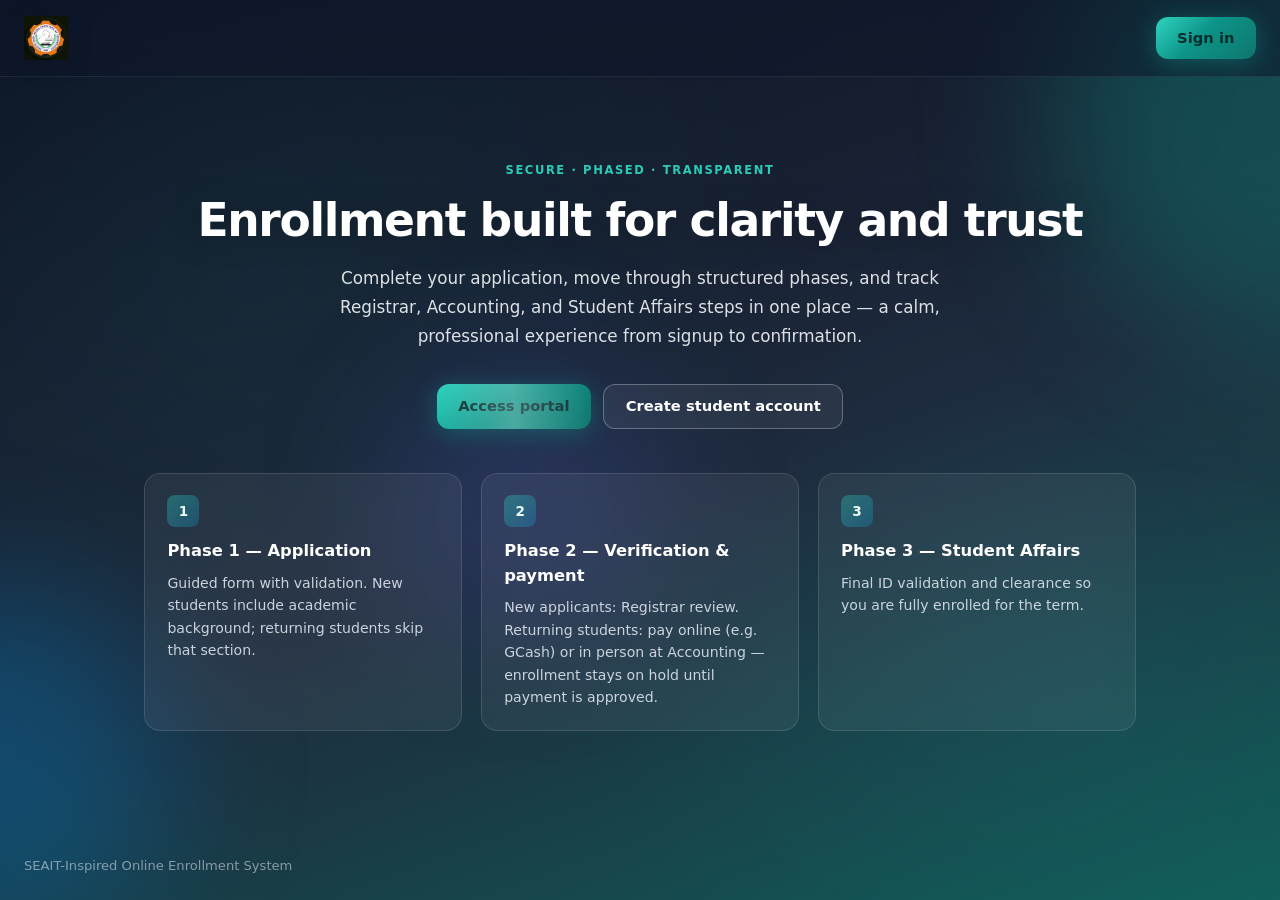
==== commit 54f6cca7: "commit all" ====
--- a/frontend/public/index.html
+++ b/frontend/public/index.html
@@ -15,7 +15,15 @@
     </div>
     <header class="land-header">
       <div class="land-header__brand">
-        <img src="img/seait-logo.svg" alt="SEAIT" class="land-header__logo-img" width="168" height="42" />
+        <img
+          src="img/seait-logo.jpg"
+          alt="SEAIT Enrollment"
+          class="land-header__logo-img"
+          width="220"
+          height="48"
+          decoding="async"
+          onerror="this.onerror=null;this.src='img/seait-logo.svg'"
+        />
       </div>
       <a href="login.html" class="land-btn land-btn--solid">Sign in</a>
     </header>
--- a/frontend/public/css/design-system.css
+++ b/frontend/public/css/design-system.css
@@ -1555,6 +1555,15 @@
   transform: scale(0.96);
 }
 
+.fab-chat--welcome-open {
+  opacity: 0 !important;
+  pointer-events: none !important;
+  transform: scale(0.88) translateY(10px) !important;
+  transition:
+    opacity 0.35s var(--ease-out),
+    transform 0.35s var(--ease-out);
+}
+
 .chat-drawer {
   position: fixed;
   bottom: 5.5rem;
@@ -2273,10 +2282,12 @@
 
 /* ---------- Brand logos (index / login / header) ---------- */
 .land-header__logo-img {
-  height: 42px;
+  height: 44px;
   width: auto;
-  max-width: min(200px, 52vw);
+  max-width: min(320px, 78vw);
   display: block;
+  object-fit: contain;
+  object-position: left center;
   filter: drop-shadow(0 2px 12px rgba(0, 0, 0, 0.15));
 }
 
@@ -2286,9 +2297,12 @@
 }
 
 .login-brand__logo {
-  max-width: min(220px, 100%);
+  max-width: min(340px, 100%);
   height: auto;
+  max-height: 56px;
   display: block;
+  object-fit: contain;
+  object-position: left center;
 }
 
 .login-brand h1 {
@@ -2303,16 +2317,19 @@
 }
 
 .app-header__logo-img {
-  height: 36px;
+  height: 40px;
   width: auto;
-  max-width: min(160px, 45vw);
+  max-width: min(300px, 58vw);
   display: block;
+  object-fit: contain;
+  object-position: left center;
 }
 
 @media (max-width: 520px) {
   .app-header__logo-img {
-    max-width: 120px;
-    height: 28px;
+    max-width: min(200px, 58vw);
+    height: auto;
+    max-height: 32px;
   }
 }
 
@@ -2638,3 +2655,537 @@
   backdrop-filter: blur(8px);
   border: 1px solid rgba(234, 88, 12, 0.1);
 }
+
+/* Student dashboard — single focus card */
+.student-dash-single {
+  max-width: 960px;
+  margin: 0 auto;
+}
+
+/* ---------- Welcome cloud (centered modal + backdrop) ---------- */
+.cloud-assistant-layer {
+  position: fixed;
+  inset: 0;
+  z-index: 100080;
+  box-sizing: border-box;
+  isolation: isolate;
+}
+
+.cloud-assistant-layer--hidden {
+  visibility: hidden;
+  opacity: 0;
+  pointer-events: none;
+  transition:
+    opacity 0.35s var(--ease-out),
+    visibility 0.35s;
+}
+
+.cloud-assistant-layer:not(.cloud-assistant-layer--hidden) {
+  opacity: 1;
+  visibility: visible;
+  pointer-events: auto;
+}
+
+.cloud-assistant-backdrop {
+  position: absolute;
+  inset: 0;
+  border: none;
+  margin: 0;
+  padding: 0;
+  background: rgba(28, 25, 23, 0.5);
+  backdrop-filter: blur(10px);
+  -webkit-backdrop-filter: blur(10px);
+  cursor: pointer;
+  animation: cloudBackdropIn 0.4s var(--ease-out) both;
+}
+
+.cloud-assistant-anchor {
+  position: absolute;
+  inset: 0;
+  display: flex;
+  align-items: center;
+  justify-content: center;
+  padding: clamp(1rem, 4vw, 2rem);
+  box-sizing: border-box;
+  pointer-events: none;
+}
+
+@keyframes cloudBackdropIn {
+  from {
+    opacity: 0;
+  }
+  to {
+    opacity: 1;
+  }
+}
+
+.cloud-assistant-layer .cloud-assistant {
+  position: relative;
+  bottom: auto;
+  left: auto;
+  z-index: 1;
+  max-width: min(420px, calc(100vw - 2rem));
+  width: 100%;
+  pointer-events: auto;
+  margin: 0;
+}
+
+.cloud-assistant-layer:not(.cloud-assistant-layer--hidden) .cloud-assistant {
+  animation: cloudAssistEnter 0.65s cubic-bezier(0.22, 1, 0.36, 1) both;
+  animation-delay: 0.06s;
+}
+
+@keyframes cloudAssistEnter {
+  from {
+    opacity: 0;
+    transform: translateY(24px) scale(0.88);
+    filter: blur(3px);
+  }
+  to {
+    opacity: 1;
+    transform: translateY(0) scale(1);
+    filter: blur(0);
+  }
+}
+
+.cloud-assistant__float {
+  position: absolute;
+  left: 50%;
+  top: -28px;
+  transform: translateX(-50%);
+  width: 120px;
+  height: 48px;
+  pointer-events: none;
+  animation: cloudBob 5s ease-in-out infinite;
+}
+
+@keyframes cloudBob {
+  0%,
+  100% {
+    transform: translateX(-50%) translateY(0);
+  }
+  50% {
+    transform: translateX(-50%) translateY(-6px);
+  }
+}
+
+.cloud-assistant__puff {
+  position: absolute;
+  background: linear-gradient(180deg, #fff 0%, #fff7ed 100%);
+  border-radius: 50%;
+  box-shadow:
+    0 4px 20px rgba(234, 88, 12, 0.12),
+    0 1px 0 rgba(255, 255, 255, 0.9) inset;
+  opacity: 0.95;
+}
+
+.cloud-assistant__puff:first-child {
+  width: 64px;
+  height: 40px;
+  left: 28px;
+  top: 8px;
+}
+
+.cloud-assistant__puff--2 {
+  width: 48px;
+  height: 36px;
+  left: 0;
+  top: 12px;
+}
+
+.cloud-assistant__puff--3 {
+  width: 52px;
+  height: 34px;
+  left: 68px;
+  top: 14px;
+}
+
+.cloud-assistant__card {
+  position: relative;
+  background: linear-gradient(165deg, #ffffff 0%, #fffbeb 100%);
+  border: 1px solid rgba(234, 88, 12, 0.2);
+  border-radius: 1.35rem 1.5rem 1.25rem 1.4rem / 1.2rem 1.35rem 1.4rem 1.3rem;
+  padding: 1.25rem 1.35rem 1.3rem;
+  box-shadow:
+    0 24px 56px rgba(234, 88, 12, 0.18),
+    0 10px 28px rgba(15, 23, 42, 0.1),
+    0 0 0 1px rgba(255, 255, 255, 0.65) inset;
+  animation: cloudCardGlow 4.5s ease-in-out infinite;
+}
+
+@keyframes cloudCardGlow {
+  0%,
+  100% {
+    box-shadow:
+      0 24px 56px rgba(234, 88, 12, 0.16),
+      0 10px 28px rgba(15, 23, 42, 0.09),
+      0 0 0 1px rgba(255, 255, 255, 0.65) inset;
+  }
+  50% {
+    box-shadow:
+      0 28px 64px rgba(251, 146, 60, 0.22),
+      0 12px 32px rgba(15, 23, 42, 0.11),
+      0 0 0 1px rgba(255, 255, 255, 0.75) inset;
+  }
+}
+
+@media (prefers-reduced-motion: reduce) {
+  .cloud-assistant__card {
+    animation: none;
+  }
+
+  .cloud-assistant-layer:not(.cloud-assistant-layer--hidden) .cloud-assistant {
+    animation: none;
+  }
+}
+
+.cloud-assistant__card-head {
+  display: flex;
+  align-items: center;
+  gap: 0.75rem;
+  margin-bottom: 0.65rem;
+}
+
+.cloud-assistant__mark {
+  border-radius: 10px;
+  box-shadow: 0 4px 12px rgba(234, 88, 12, 0.25);
+  flex-shrink: 0;
+}
+
+.cloud-assistant__card-head h3 {
+  margin: 0;
+  font-size: 1.05rem;
+  font-weight: 700;
+  color: #9a3412;
+}
+
+.cloud-assistant__tag {
+  margin: 0.1rem 0 0;
+  font-size: 0.72rem;
+  color: #ea580c;
+  font-weight: 600;
+}
+
+.cloud-assistant__copy {
+  margin: 0 0 0.75rem;
+  font-size: 0.88rem;
+  line-height: 1.55;
+  color: #57534e;
+}
+
+.cloud-assistant__tips {
+  margin: 0 0 1.1rem;
+  padding: 0.65rem 0.75rem 0.65rem 1.35rem;
+  font-size: 0.78rem;
+  line-height: 1.5;
+  color: #57534e;
+  background: rgba(255, 251, 235, 0.85);
+  border: 1px solid rgba(234, 88, 12, 0.12);
+  border-radius: var(--radius-md);
+}
+
+.cloud-assistant__tips li {
+  margin: 0.2rem 0;
+}
+
+.cloud-assistant__actions {
+  display: grid;
+  grid-template-columns: minmax(0, 1fr) minmax(0, 1.25fr);
+  gap: 0.65rem;
+  align-items: stretch;
+}
+
+.cloud-assistant__btn-discard,
+.cloud-assistant__btn-chat {
+  min-width: 0;
+  width: 100%;
+  justify-content: center;
+}
+
+.cloud-assistant__btn-chat {
+  border-radius: 999px;
+  box-shadow: 0 6px 20px rgba(234, 88, 12, 0.35);
+}
+
+@media (max-width: 380px) {
+  .cloud-assistant__actions {
+    grid-template-columns: 1fr;
+  }
+}
+
+@media (max-width: 600px) {
+  .cloud-assistant-layer .cloud-assistant {
+    max-width: none;
+  }
+}
+
+/* ---------- Payment page (online / onsite) ---------- */
+.pay-page {
+  display: flex;
+  flex-direction: column;
+  gap: 1.15rem;
+  max-width: 820px;
+  margin: 0 auto;
+}
+
+.pay-page__alert {
+  min-height: 0;
+  font-size: 0.88rem;
+  line-height: 1.45;
+}
+
+.pay-page__alert:empty {
+  display: none;
+}
+
+.pay-page__alert--error {
+  padding: 0.65rem 0.85rem;
+  border-radius: var(--radius-md);
+  background: rgba(185, 28, 28, 0.08);
+  border: 1px solid rgba(185, 28, 28, 0.22);
+  color: #7f1d1d;
+}
+
+.pay-page__alert--success {
+  padding: 0.65rem 0.85rem;
+  border-radius: var(--radius-md);
+  background: rgba(22, 101, 52, 0.08);
+  border: 1px solid rgba(22, 101, 52, 0.22);
+  color: #14532d;
+}
+
+.pay-page__intro {
+  border: 1px solid rgba(234, 88, 12, 0.12);
+  box-shadow: 0 12px 40px rgba(234, 88, 12, 0.06);
+}
+
+.pay-page__intro h2 {
+  margin-top: 0;
+  color: #431407;
+}
+
+.pay-page__lead {
+  margin: 0;
+  color: #57534e;
+  line-height: 1.6;
+  font-size: 0.95rem;
+}
+
+.pay-enroll-chip {
+  margin-top: 0.85rem;
+  padding: 0.55rem 0.75rem;
+  background: rgba(255, 255, 255, 0.9);
+  border: 1px solid rgba(234, 88, 12, 0.15);
+  border-radius: var(--radius-md);
+  font-size: 0.85rem;
+  color: #44403c;
+}
+
+.pay-enroll-chip__label {
+  font-weight: 600;
+  color: #78716c;
+}
+
+.pay-enroll-chip--warn {
+  color: #b45309;
+  font-weight: 600;
+}
+
+.pay-method-grid {
+  display: grid;
+  grid-template-columns: 1fr 1fr;
+  gap: 1rem;
+}
+
+@media (max-width: 560px) {
+  .pay-method-grid {
+    grid-template-columns: 1fr;
+  }
+}
+
+.pay-method-tile {
+  display: flex;
+  flex-direction: column;
+  align-items: flex-start;
+  gap: 0.35rem;
+  padding: 1.25rem 1.35rem;
+  border-radius: 1rem;
+  border: 2px solid #e7e5e4;
+  background: linear-gradient(165deg, #ffffff 0%, #fafaf9 100%);
+  cursor: pointer;
+  font: inherit;
+  text-align: left;
+  transition:
+    border-color 0.25s var(--ease-out),
+    box-shadow 0.25s var(--ease-out),
+    transform 0.22s var(--ease-out),
+    background 0.25s ease;
+}
+
+.pay-method-tile:hover {
+  border-color: rgba(234, 88, 12, 0.4);
+  box-shadow: 0 12px 36px rgba(234, 88, 12, 0.1);
+  transform: translateY(-2px);
+}
+
+.pay-method-tile:focus-visible {
+  outline: none;
+  border-color: #ea580c;
+  box-shadow: 0 0 0 3px rgba(251, 146, 60, 0.35);
+}
+
+.pay-method-tile.is-selected {
+  border-color: #ea580c;
+  background: linear-gradient(165deg, #fffbeb 0%, #ffffff 100%);
+  box-shadow:
+    0 0 0 3px rgba(251, 146, 60, 0.22),
+    0 16px 40px rgba(234, 88, 12, 0.12);
+}
+
+.pay-method-tile__icon {
+  width: 40px;
+  height: 28px;
+  border-radius: 6px;
+  margin-bottom: 0.15rem;
+}
+
+.pay-method-tile__icon--card {
+  background: linear-gradient(135deg, #fcd34d 0%, #f59e0b 50%, #d97706 100%);
+  box-shadow: 0 2px 8px rgba(217, 119, 6, 0.35);
+}
+
+.pay-method-tile__icon--building {
+  background: linear-gradient(135deg, #e7e5e4 0%, #d6d3d1 100%);
+  border: 1px solid #d6d3d1;
+}
+
+.pay-method-tile.is-selected .pay-method-tile__icon--building {
+  background: linear-gradient(135deg, #fed7aa 0%, #fdba74 100%);
+  border-color: #fb923c;
+}
+
+.pay-method-tile__title {
+  font-weight: 700;
+  font-size: 1.02rem;
+  color: #1c1917;
+}
+
+.pay-method-tile__sub {
+  font-size: 0.8rem;
+  color: #78716c;
+}
+
+.pay-panel {
+  border: 1px solid rgba(234, 88, 12, 0.1);
+  box-shadow: 0 8px 32px rgba(15, 23, 42, 0.06);
+}
+
+.pay-panel__title {
+  margin-top: 0;
+  font-size: 1.05rem;
+  color: #431407;
+}
+
+.pay-form-grid {
+  margin-top: 0.5rem;
+}
+
+.pay-otp-row {
+  display: flex;
+  flex-wrap: wrap;
+  align-items: flex-end;
+  gap: 0.65rem;
+}
+
+.pay-otp-field {
+  flex: 1;
+  min-width: 160px;
+}
+
+.pay-send-otp {
+  width: auto;
+  padding: 0.65rem 1rem;
+  border-radius: var(--radius-md);
+  margin-bottom: 0.05rem;
+}
+
+.pay-receipt-block {
+  margin-top: 1rem;
+}
+
+.pay-submit-btn {
+  width: 100%;
+  margin-top: 1.1rem;
+  border-radius: 999px;
+  padding: 0.85rem 1.25rem;
+  font-weight: 700;
+  font-size: 1rem;
+  box-shadow: 0 10px 32px rgba(234, 88, 12, 0.35);
+}
+
+.pay-onsite-copy {
+  color: #57534e;
+  line-height: 1.6;
+  font-size: 0.92rem;
+  margin: 0 0 1rem;
+}
+
+.pay-receipt-list {
+  margin-top: 1rem;
+  font-size: 0.88rem;
+  color: var(--color-text-muted);
+}
+
+.pay-receipt-list__ul {
+  margin: 0;
+  padding-left: 1.2rem;
+}
+
+.pay-receipt-list__empty {
+  margin: 0;
+  color: var(--color-text-muted);
+}
+
+/* Top-right OTP toast */
+.toast-root--top-right {
+  top: 1rem;
+  right: 1rem;
+  bottom: auto;
+  left: auto;
+  flex-direction: column;
+  align-items: flex-end;
+}
+
+.toast--otp {
+  pointer-events: auto;
+  border: 1px solid #e7e5e4;
+  background: #fff;
+  box-shadow: 0 12px 40px rgba(15, 23, 42, 0.12);
+  display: flex;
+  align-items: flex-start;
+  gap: 0.65rem;
+  max-width: min(360px, calc(100vw - 2rem));
+}
+
+.toast--otp .toast__msg {
+  flex: 1;
+  font-size: 0.9rem;
+  line-height: 1.45;
+}
+
+.toast__dismiss {
+  flex-shrink: 0;
+  background: none;
+  border: none;
+  font-size: 1.35rem;
+  line-height: 1;
+  cursor: pointer;
+  color: #a8a29e;
+  padding: 0 0.15rem;
+  border-radius: var(--radius-sm);
+}
+
+.toast__dismiss:hover {
+  color: #57534e;
+  background: #f5f5f4;
+}
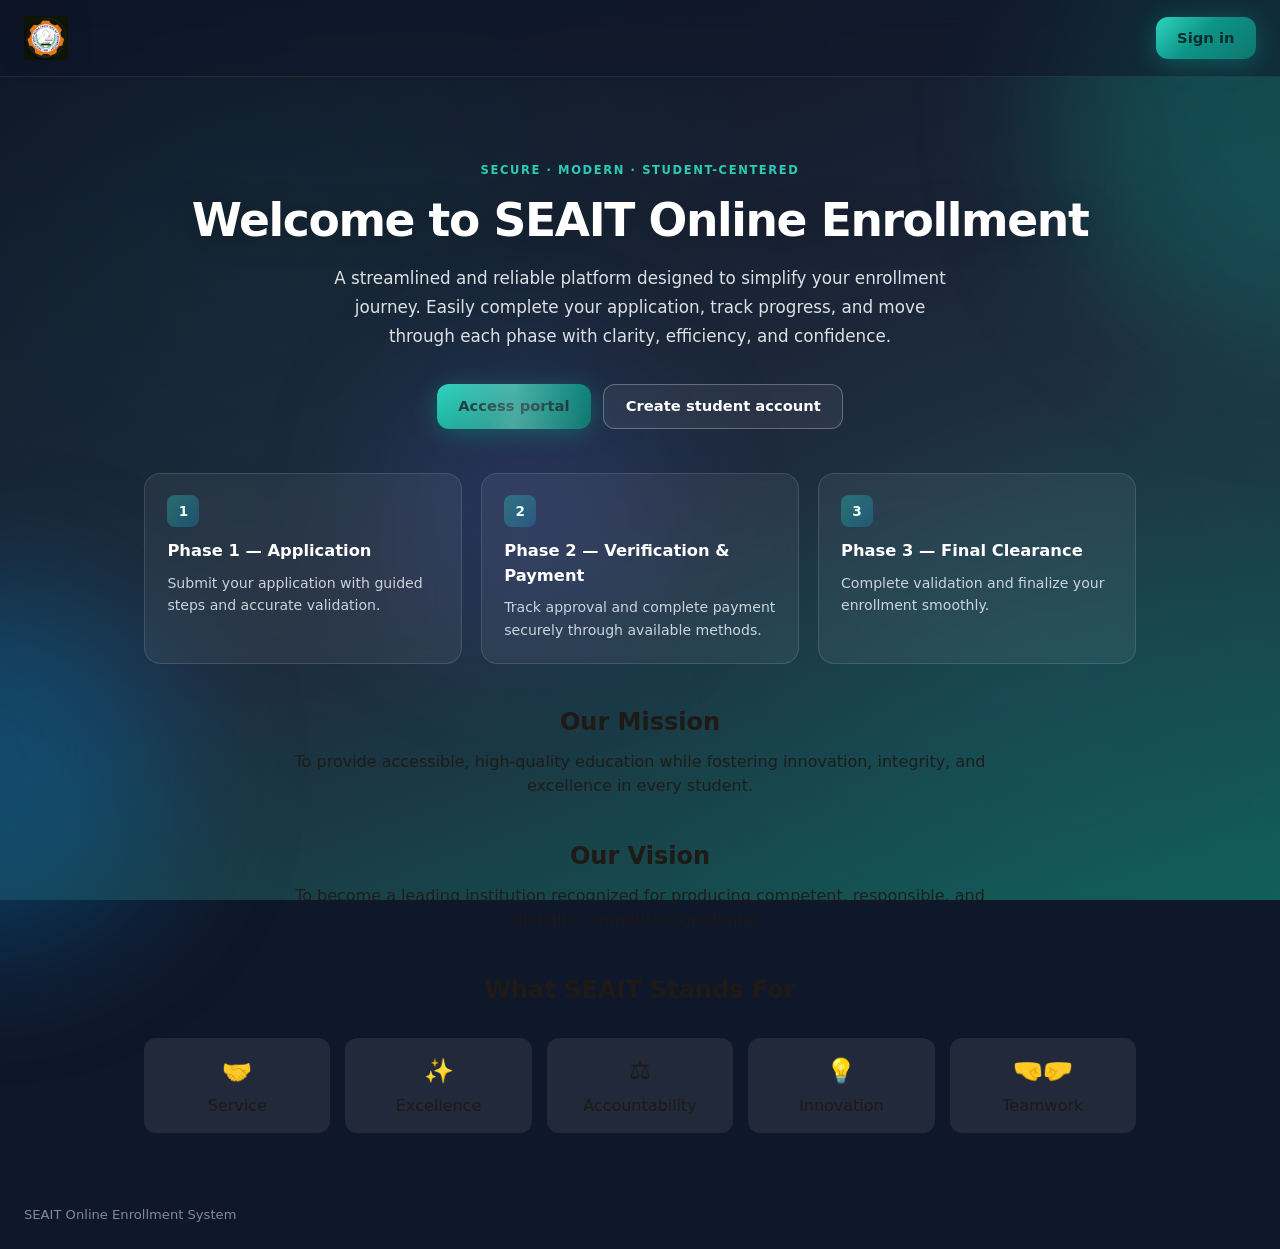
==== commit 7b915d44: "commit" ====
--- a/frontend/public/index.html
+++ b/frontend/public/index.html
@@ -5,7 +5,76 @@
     <meta name="viewport" content="width=device-width, initial-scale=1.0" />
     <title>SEAIT — Online Enrollment</title>
     <link rel="stylesheet" href="css/design-system.css" />
+
+    <style>
+      /* Safe enhancements (won’t break system) */
+      .fade-in {
+        animation: fadeIn 1s ease forwards;
+        opacity: 0;
+      }
+
+      .fade-up {
+        animation: fadeUp 1s ease forwards;
+        opacity: 0;
+      }
+
+      .delay-1 { animation-delay: 0.3s; }
+      .delay-2 { animation-delay: 0.6s; }
+      .delay-3 { animation-delay: 0.9s; }
+
+      @keyframes fadeIn {
+        to { opacity: 1; }
+      }
+
+      @keyframes fadeUp {
+        from {
+          opacity: 0;
+          transform: translateY(20px);
+        }
+        to {
+          opacity: 1;
+          transform: translateY(0);
+        }
+      }
+
+      .seait-values {
+        display: grid;
+        grid-template-columns: repeat(auto-fit, minmax(150px, 1fr));
+        gap: 15px;
+        margin-top: 30px;
+      }
+
+      .value-box {
+        background: rgba(255,255,255,0.08);
+        padding: 15px;
+        border-radius: 12px;
+        text-align: center;
+        backdrop-filter: blur(6px);
+      }
+
+      .value-box span {
+        font-size: 24px;
+        display: block;
+        margin-bottom: 5px;
+      }
+
+      .info-section {
+        margin-top: 40px;
+        text-align: center;
+      }
+
+      .info-section h2 {
+        margin-bottom: 10px;
+      }
+
+      .info-section p {
+        max-width: 700px;
+        margin: auto;
+        opacity: 0.9;
+      }
+    </style>
   </head>
+
   <body class="page-land page-enter">
     <div class="land-bg" aria-hidden="true">
       <span class="land-bg__mesh"></span>
@@ -13,7 +82,8 @@
       <span class="land-bg__orb land-bg__orb--2"></span>
       <span class="land-bg__orb land-bg__orb--3"></span>
     </div>
-    <header class="land-header">
+
+    <header class="land-header fade-in">
       <div class="land-header__brand">
         <img
           src="img/seait-logo.jpg"
@@ -27,46 +97,106 @@
       </div>
       <a href="login.html" class="land-btn land-btn--solid">Sign in</a>
     </header>
+
     <main class="land-hero">
-      <p class="land-eyebrow">Secure · phased · transparent</p>
-      <h1>Enrollment built for clarity and trust</h1>
-      <p class="land-lead">
-        Complete your application, move through structured phases, and track Registrar, Accounting, and Student Affairs
-        steps in one place — a calm, professional experience from signup to confirmation.
+      <p class="land-eyebrow fade-in delay-1">Secure · modern · student-centered</p>
+
+      <!-- ✅ UPDATED TITLE -->
+      <h1 class="fade-up delay-1">Welcome to SEAIT Online Enrollment</h1>
+
+      <p class="land-lead fade-up delay-2">
+        A streamlined and reliable platform designed to simplify your enrollment journey.
+        Easily complete your application, track progress, and move through each phase
+        with clarity, efficiency, and confidence.
       </p>
-      <div class="land-actions">
+
+      <div class="land-actions fade-up delay-2">
         <a href="login.html" class="land-btn land-btn--solid land-btn--pulse">Access portal</a>
-        <a href="login.html#register" class="land-btn land-btn--outline" id="ctaRegister">Create student account</a>
+        <a href="login.html#register" class="land-btn land-btn--outline" id="ctaRegister">
+          Create student account
+        </a>
       </div>
+
+      <!-- FEATURES -->
       <div class="land-features">
-        <article class="land-feature-card land-feature-card--delay1">
-          <span class="land-feature-card__icon" aria-hidden="true">1</span>
+        <article class="land-feature-card land-feature-card--delay1 fade-up">
+          <span class="land-feature-card__icon">1</span>
           <h3>Phase 1 — Application</h3>
-          <p>Guided form with validation. New students include academic background; returning students skip that section.</p>
+          <p>Submit your application with guided steps and accurate validation.</p>
         </article>
-        <article class="land-feature-card land-feature-card--delay2">
-          <span class="land-feature-card__icon" aria-hidden="true">2</span>
-          <h3>Phase 2 — Verification &amp; payment</h3>
-          <p>
-            New applicants: Registrar review. Returning students: pay online (e.g. GCash) or in person at Accounting —
-            enrollment stays on hold until payment is approved.
-          </p>
+
+        <article class="land-feature-card land-feature-card--delay2 fade-up">
+          <span class="land-feature-card__icon">2</span>
+          <h3>Phase 2 — Verification & Payment</h3>
+          <p>Track approval and complete payment securely through available methods.</p>
         </article>
-        <article class="land-feature-card land-feature-card--delay3">
-          <span class="land-feature-card__icon" aria-hidden="true">3</span>
-          <h3>Phase 3 — Student Affairs</h3>
-          <p>Final ID validation and clearance so you are fully enrolled for the term.</p>
+
+        <article class="land-feature-card land-feature-card--delay3 fade-up">
+          <span class="land-feature-card__icon">3</span>
+          <h3>Phase 3 — Final Clearance</h3>
+          <p>Complete validation and finalize your enrollment smoothly.</p>
         </article>
       </div>
+
+      <!-- ✅ MISSION -->
+      <section class="info-section fade-up delay-2">
+        <h2>Our Mission</h2>
+        <p>
+          To provide accessible, high-quality education while fostering innovation,
+          integrity, and excellence in every student.
+        </p>
+      </section>
+
+      <!-- ✅ VISION -->
+      <section class="info-section fade-up delay-3">
+        <h2>Our Vision</h2>
+        <p>
+          To become a leading institution recognized for producing competent,
+          responsible, and globally competitive graduates.
+        </p>
+      </section>
+
+      <!-- ✅ SEAIT MEANING -->
+      <section class="info-section fade-up delay-3">
+        <h2>What SEAIT Stands For</h2>
+
+        <div class="seait-values">
+          <div class="value-box">
+            <span>🤝</span>
+            Service
+          </div>
+          <div class="value-box">
+            <span>✨</span>
+            Excellence
+          </div>
+          <div class="value-box">
+            <span>⚖️</span>
+            Accountability
+          </div>
+          <div class="value-box">
+            <span>💡</span>
+            Innovation
+          </div>
+          <div class="value-box">
+            <span>🤜🤛</span>
+            Teamwork
+          </div>
+        </div>
+      </section>
     </main>
-    <footer class="land-footer">SEAIT-Inspired Online Enrollment System</footer>
+
+    <footer class="land-footer fade-in">
+      SEAIT Online Enrollment System
+    </footer>
+
     <script>
       if (window.location.hash === '#register') {
         sessionStorage.setItem('seait_open_register', '1');
       }
+
       document.getElementById('ctaRegister').addEventListener('click', function () {
         sessionStorage.setItem('seait_open_register', '1');
       });
     </script>
   </body>
-</html>
+</html>
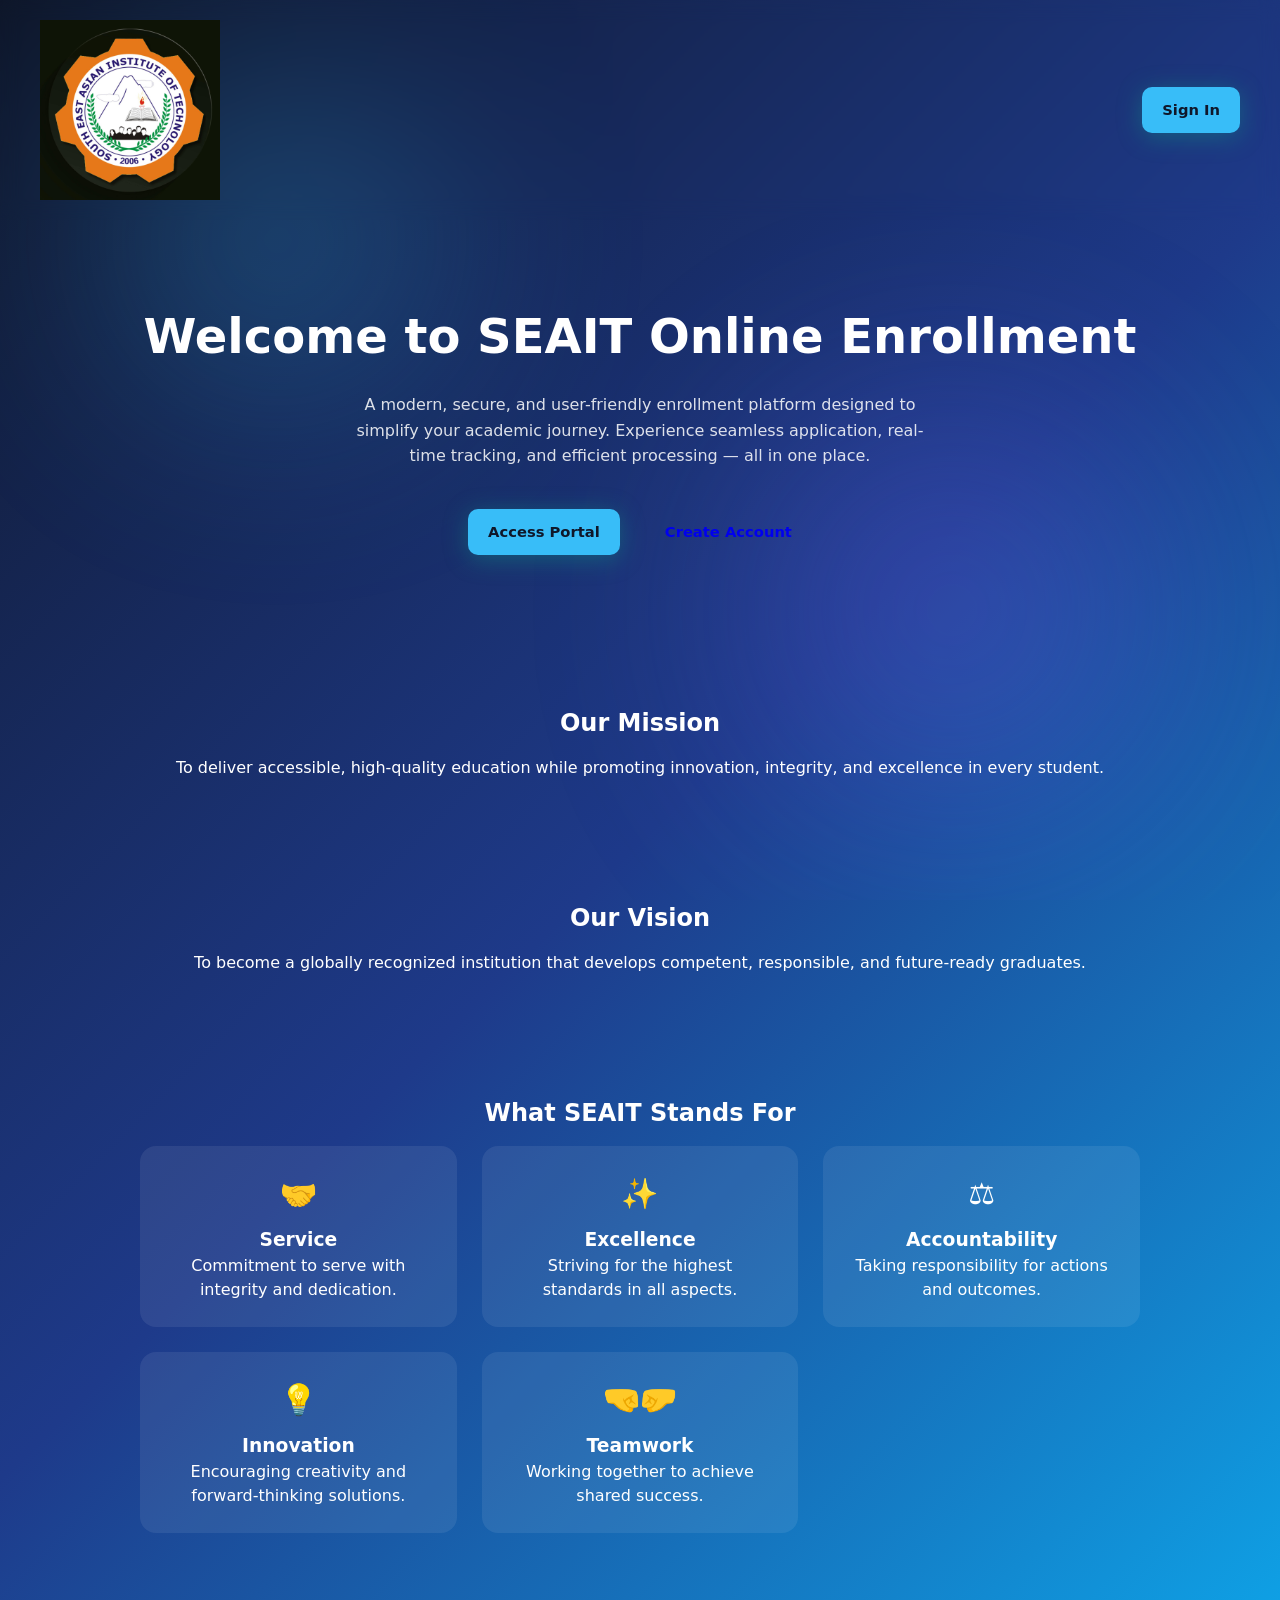
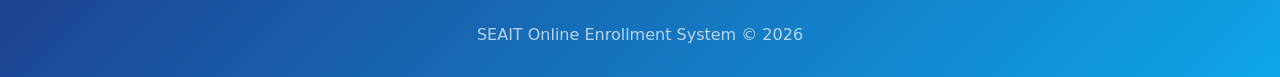
==== commit 4fc7e58c: "commit" ====
--- a/frontend/public/index.html
+++ b/frontend/public/index.html
@@ -1,202 +1,299 @@
 <!DOCTYPE html>
 <html lang="en">
-  <head>
-    <meta charset="UTF-8" />
-    <meta name="viewport" content="width=device-width, initial-scale=1.0" />
-    <title>SEAIT — Online Enrollment</title>
-    <link rel="stylesheet" href="css/design-system.css" />
-
-    <style>
-      /* Safe enhancements (won’t break system) */
-      .fade-in {
-        animation: fadeIn 1s ease forwards;
-        opacity: 0;
-      }
-
-      .fade-up {
-        animation: fadeUp 1s ease forwards;
-        opacity: 0;
-      }
-
-      .delay-1 { animation-delay: 0.3s; }
-      .delay-2 { animation-delay: 0.6s; }
-      .delay-3 { animation-delay: 0.9s; }
-
-      @keyframes fadeIn {
-        to { opacity: 1; }
-      }
-
-      @keyframes fadeUp {
-        from {
-          opacity: 0;
-          transform: translateY(20px);
-        }
-        to {
-          opacity: 1;
-          transform: translateY(0);
-        }
-      }
-
-      .seait-values {
-        display: grid;
-        grid-template-columns: repeat(auto-fit, minmax(150px, 1fr));
-        gap: 15px;
-        margin-top: 30px;
-      }
-
-      .value-box {
-        background: rgba(255,255,255,0.08);
-        padding: 15px;
-        border-radius: 12px;
-        text-align: center;
-        backdrop-filter: blur(6px);
-      }
-
-      .value-box span {
-        font-size: 24px;
-        display: block;
-        margin-bottom: 5px;
-      }
-
-      .info-section {
-        margin-top: 40px;
-        text-align: center;
-      }
-
-      .info-section h2 {
-        margin-bottom: 10px;
-      }
-
-      .info-section p {
-        max-width: 700px;
-        margin: auto;
-        opacity: 0.9;
-      }
-    </style>
-  </head>
-
-  <body class="page-land page-enter">
-    <div class="land-bg" aria-hidden="true">
-      <span class="land-bg__mesh"></span>
-      <span class="land-bg__orb land-bg__orb--1"></span>
-      <span class="land-bg__orb land-bg__orb--2"></span>
-      <span class="land-bg__orb land-bg__orb--3"></span>
-    </div>
-
-    <header class="land-header fade-in">
-      <div class="land-header__brand">
-        <img
-          src="img/seait-logo.jpg"
-          alt="SEAIT Enrollment"
-          class="land-header__logo-img"
-          width="220"
-          height="48"
-          decoding="async"
-          onerror="this.onerror=null;this.src='img/seait-logo.svg'"
-        />
-      </div>
-      <a href="login.html" class="land-btn land-btn--solid">Sign in</a>
-    </header>
-
-    <main class="land-hero">
-      <p class="land-eyebrow fade-in delay-1">Secure · modern · student-centered</p>
-
-      <!-- ✅ UPDATED TITLE -->
-      <h1 class="fade-up delay-1">Welcome to SEAIT Online Enrollment</h1>
-
-      <p class="land-lead fade-up delay-2">
-        A streamlined and reliable platform designed to simplify your enrollment journey.
-        Easily complete your application, track progress, and move through each phase
-        with clarity, efficiency, and confidence.
-      </p>
-
-      <div class="land-actions fade-up delay-2">
-        <a href="login.html" class="land-btn land-btn--solid land-btn--pulse">Access portal</a>
-        <a href="login.html#register" class="land-btn land-btn--outline" id="ctaRegister">
-          Create student account
-        </a>
-      </div>
-
-      <!-- FEATURES -->
-      <div class="land-features">
-        <article class="land-feature-card land-feature-card--delay1 fade-up">
-          <span class="land-feature-card__icon">1</span>
-          <h3>Phase 1 — Application</h3>
-          <p>Submit your application with guided steps and accurate validation.</p>
-        </article>
-
-        <article class="land-feature-card land-feature-card--delay2 fade-up">
-          <span class="land-feature-card__icon">2</span>
-          <h3>Phase 2 — Verification & Payment</h3>
-          <p>Track approval and complete payment securely through available methods.</p>
-        </article>
-
-        <article class="land-feature-card land-feature-card--delay3 fade-up">
-          <span class="land-feature-card__icon">3</span>
-          <h3>Phase 3 — Final Clearance</h3>
-          <p>Complete validation and finalize your enrollment smoothly.</p>
-        </article>
-      </div>
-
-      <!-- ✅ MISSION -->
-      <section class="info-section fade-up delay-2">
-        <h2>Our Mission</h2>
-        <p>
-          To provide accessible, high-quality education while fostering innovation,
-          integrity, and excellence in every student.
-        </p>
-      </section>
-
-      <!-- ✅ VISION -->
-      <section class="info-section fade-up delay-3">
-        <h2>Our Vision</h2>
-        <p>
-          To become a leading institution recognized for producing competent,
-          responsible, and globally competitive graduates.
-        </p>
-      </section>
-
-      <!-- ✅ SEAIT MEANING -->
-      <section class="info-section fade-up delay-3">
-        <h2>What SEAIT Stands For</h2>
-
-        <div class="seait-values">
-          <div class="value-box">
-            <span>🤝</span>
-            Service
-          </div>
-          <div class="value-box">
-            <span>✨</span>
-            Excellence
-          </div>
-          <div class="value-box">
-            <span>⚖️</span>
-            Accountability
-          </div>
-          <div class="value-box">
-            <span>💡</span>
-            Innovation
-          </div>
-          <div class="value-box">
-            <span>🤜🤛</span>
-            Teamwork
-          </div>
-        </div>
-      </section>
-    </main>
-
-    <footer class="land-footer fade-in">
-      SEAIT Online Enrollment System
-    </footer>
-
-    <script>
-      if (window.location.hash === '#register') {
-        sessionStorage.setItem('seait_open_register', '1');
-      }
-
-      document.getElementById('ctaRegister').addEventListener('click', function () {
-        sessionStorage.setItem('seait_open_register', '1');
-      });
-    </script>
-  </body>
+<head>
+<meta charset="UTF-8">
+<meta name="viewport" content="width=device-width, initial-scale=1.0">
+<title>SEAIT — Online Enrollment</title>
+<link rel="stylesheet" href="css/design-system.css">
+
+<style>
+
+/* =========================
+   GLOBAL RESET + BASE
+========================= */
+* {
+  margin: 0;
+  padding: 0;
+  box-sizing: border-box;
+}
+
+body {
+  font-family: 'Segoe UI', system-ui, sans-serif;
+  color: #ffffff;
+  background: linear-gradient(135deg, #0f172a, #1e3a8a, #0ea5e9);
+  min-height: 100vh;
+  overflow-x: hidden;
+}
+
+/* =========================
+   BACKGROUND EFFECTS
+========================= */
+.bg-animation {
+  position: fixed;
+  width: 100%;
+  height: 100%;
+  z-index: -1;
+  overflow: hidden;
+}
+
+.circle {
+  position: absolute;
+  border-radius: 50%;
+  filter: blur(120px);
+  opacity: 0.3;
+  animation: float 20s infinite ease-in-out;
+}
+
+.circle:nth-child(1) {
+  width: 300px;
+  height: 300px;
+  background: #38bdf8;
+  top: 10%;
+  left: 10%;
+}
+
+.circle:nth-child(2) {
+  width: 400px;
+  height: 400px;
+  background: #6366f1;
+  bottom: 10%;
+  right: 10%;
+}
+
+@keyframes float {
+  0%,100% { transform: translateY(0); }
+  50% { transform: translateY(-40px); }
+}
+
+/* =========================
+   HEADER
+========================= */
+.land-header {
+  display: flex;
+  justify-content: space-between;
+  align-items: center;
+  padding: 20px 40px;
+  backdrop-filter: blur(10px);
+}
+
+.land-btn {
+  padding: 12px 20px;
+  border-radius: 10px;
+  text-decoration: none;
+  font-weight: 600;
+  transition: 0.3s;
+}
+
+.land-btn--solid {
+  background: #38bdf8;
+  color: #0f172a;
+}
+
+.land-btn--solid:hover {
+  transform: translateY(-3px);
+  box-shadow: 0 10px 30px rgba(56,189,248,0.5);
+}
+
+/* =========================
+   HERO
+========================= */
+.hero {
+  text-align: center;
+  padding: 80px 20px;
+  animation: fadeUp 1s ease;
+}
+
+.hero h1 {
+  font-size: 3rem;
+  margin-bottom: 20px;
+}
+
+.hero p {
+  opacity: 0.85;
+  max-width: 600px;
+  margin: auto;
+  line-height: 1.6;
+}
+
+/* =========================
+   CARD SYSTEM
+========================= */
+.section {
+  padding: 60px 20px;
+  text-align: center;
+}
+
+.card-container {
+  display: grid;
+  grid-template-columns: repeat(auto-fit, minmax(250px, 1fr));
+  gap: 25px;
+  max-width: 1000px;
+  margin: auto;
+}
+
+.card {
+  background: rgba(255,255,255,0.08);
+  backdrop-filter: blur(12px);
+  padding: 25px;
+  border-radius: 16px;
+  transition: 0.4s;
+}
+
+.card:hover {
+  transform: translateY(-10px);
+  box-shadow: 0 20px 40px rgba(0,0,0,0.3);
+}
+
+.card span {
+  font-size: 30px;
+  display: block;
+  margin-bottom: 10px;
+}
+
+/* =========================
+   ANIMATIONS
+========================= */
+.fade-up {
+  opacity: 0;
+  transform: translateY(30px);
+  animation: fadeUp 1s forwards;
+}
+
+.delay1 { animation-delay: 0.3s; }
+.delay2 { animation-delay: 0.6s; }
+.delay3 { animation-delay: 0.9s; }
+
+@keyframes fadeUp {
+  to {
+    opacity: 1;
+    transform: translateY(0);
+  }
+}
+
+/* =========================
+   FOOTER
+========================= */
+footer {
+  text-align: center;
+  padding: 30px;
+  opacity: 0.7;
+}
+
+/* =========================
+   BUTTON GROUP
+========================= */
+.actions {
+  margin-top: 30px;
+}
+
+.actions a {
+  margin: 10px;
+}
+
+/* =========================
+   EXTRA POLISH
+========================= */
+h2 {
+  margin-bottom: 15px;
+}
+
+</style>
+</head>
+
+<body>
+
+<div class="bg-animation">
+  <div class="circle"></div>
+  <div class="circle"></div>
+</div>
+
+<header class="land-header">
+  <img src="img/seait-logo.jpg" width="180">
+  <a href="login.html" class="land-btn land-btn--solid">Sign In</a>
+</header>
+
+<!-- HERO -->
+<section class="hero fade-up">
+  <h1>Welcome to SEAIT Online Enrollment</h1>
+  <p>
+    A modern, secure, and user-friendly enrollment platform designed to simplify
+    your academic journey. Experience seamless application, real-time tracking,
+    and efficient processing — all in one place.
+  </p>
+
+  <div class="actions">
+    <a href="login.html" class="land-btn land-btn--solid">Access Portal</a>
+    <a href="login.html#register" class="land-btn">Create Account</a>
+  </div>
+</section>
+
+<!-- MISSION -->
+<section class="section fade-up delay1">
+  <h2>Our Mission</h2>
+  <p>
+    To deliver accessible, high-quality education while promoting innovation,
+    integrity, and excellence in every student.
+  </p>
+</section>
+
+<!-- VISION -->
+<section class="section fade-up delay2">
+  <h2>Our Vision</h2>
+  <p>
+    To become a globally recognized institution that develops competent,
+    responsible, and future-ready graduates.
+  </p>
+</section>
+
+<!-- VALUES -->
+<section class="section fade-up delay3">
+  <h2>What SEAIT Stands For</h2>
+
+  <div class="card-container">
+    <div class="card">
+      <span>🤝</span>
+      <h3>Service</h3>
+      <p>Commitment to serve with integrity and dedication.</p>
+    </div>
+
+    <div class="card">
+      <span>✨</span>
+      <h3>Excellence</h3>
+      <p>Striving for the highest standards in all aspects.</p>
+    </div>
+
+    <div class="card">
+      <span>⚖️</span>
+      <h3>Accountability</h3>
+      <p>Taking responsibility for actions and outcomes.</p>
+    </div>
+
+    <div class="card">
+      <span>💡</span>
+      <h3>Innovation</h3>
+      <p>Encouraging creativity and forward-thinking solutions.</p>
+    </div>
+
+    <div class="card">
+      <span>🤜🤛</span>
+      <h3>Teamwork</h3>
+      <p>Working together to achieve shared success.</p>
+    </div>
+  </div>
+</section>
+
+<footer>
+  SEAIT Online Enrollment System © 2026
+</footer>
+
+<script>
+/* Smooth entrance animation trigger */
+document.addEventListener("DOMContentLoaded", () => {
+  document.querySelectorAll('.fade-up').forEach(el => {
+    el.style.opacity = "1";
+  });
+});
+</script>
+
+</body>
 </html>
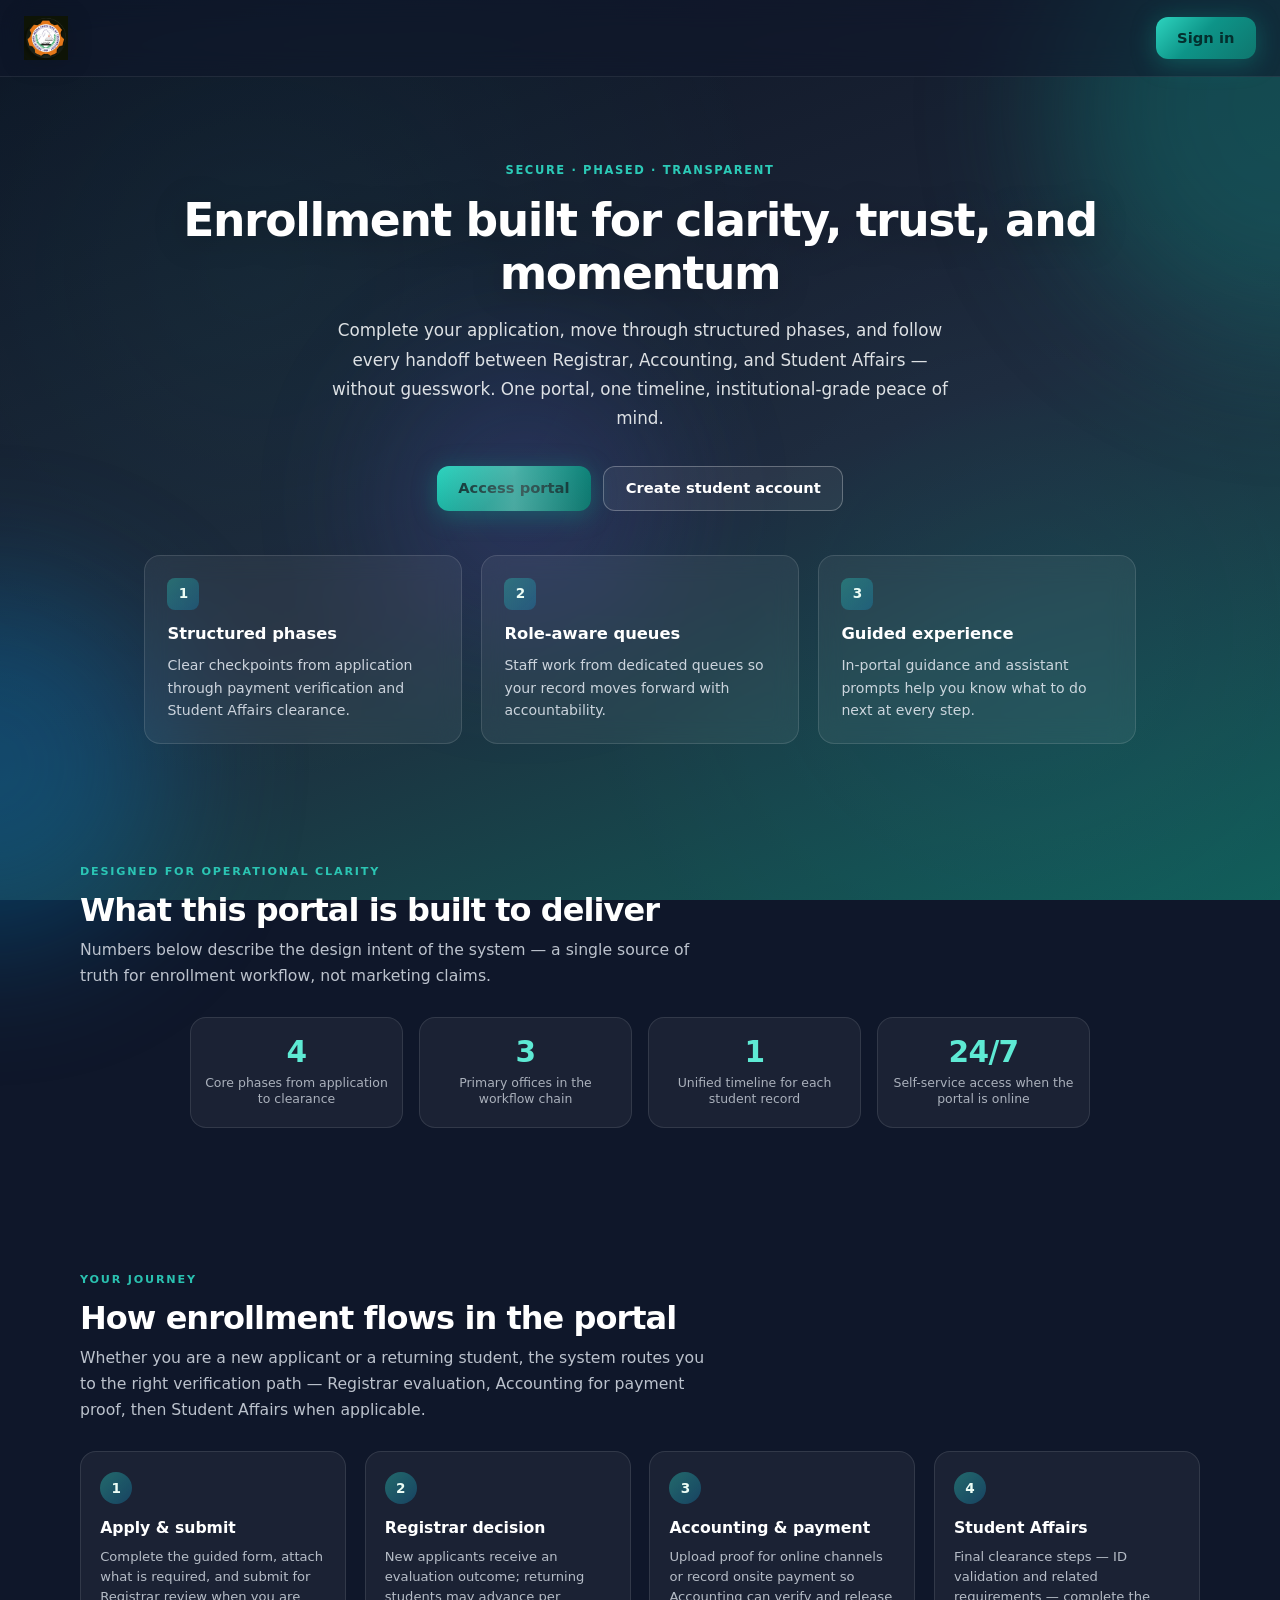
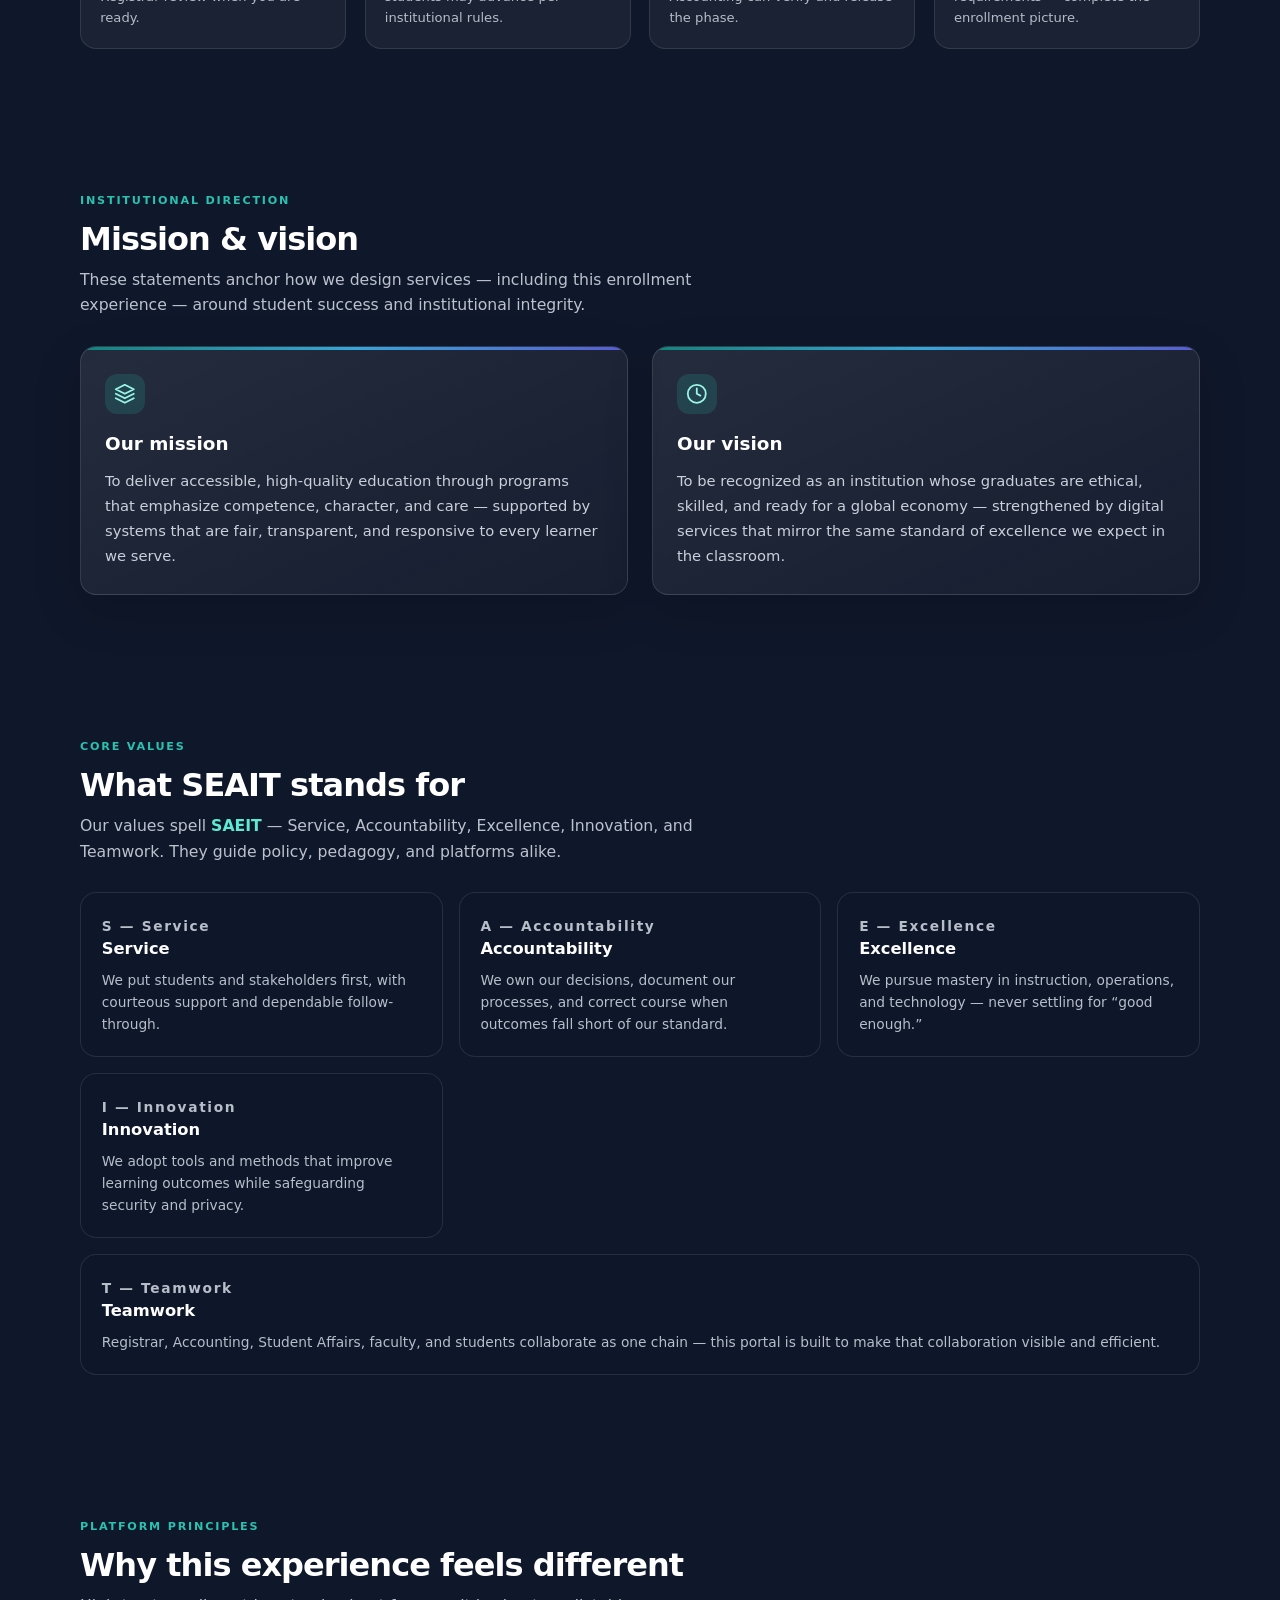
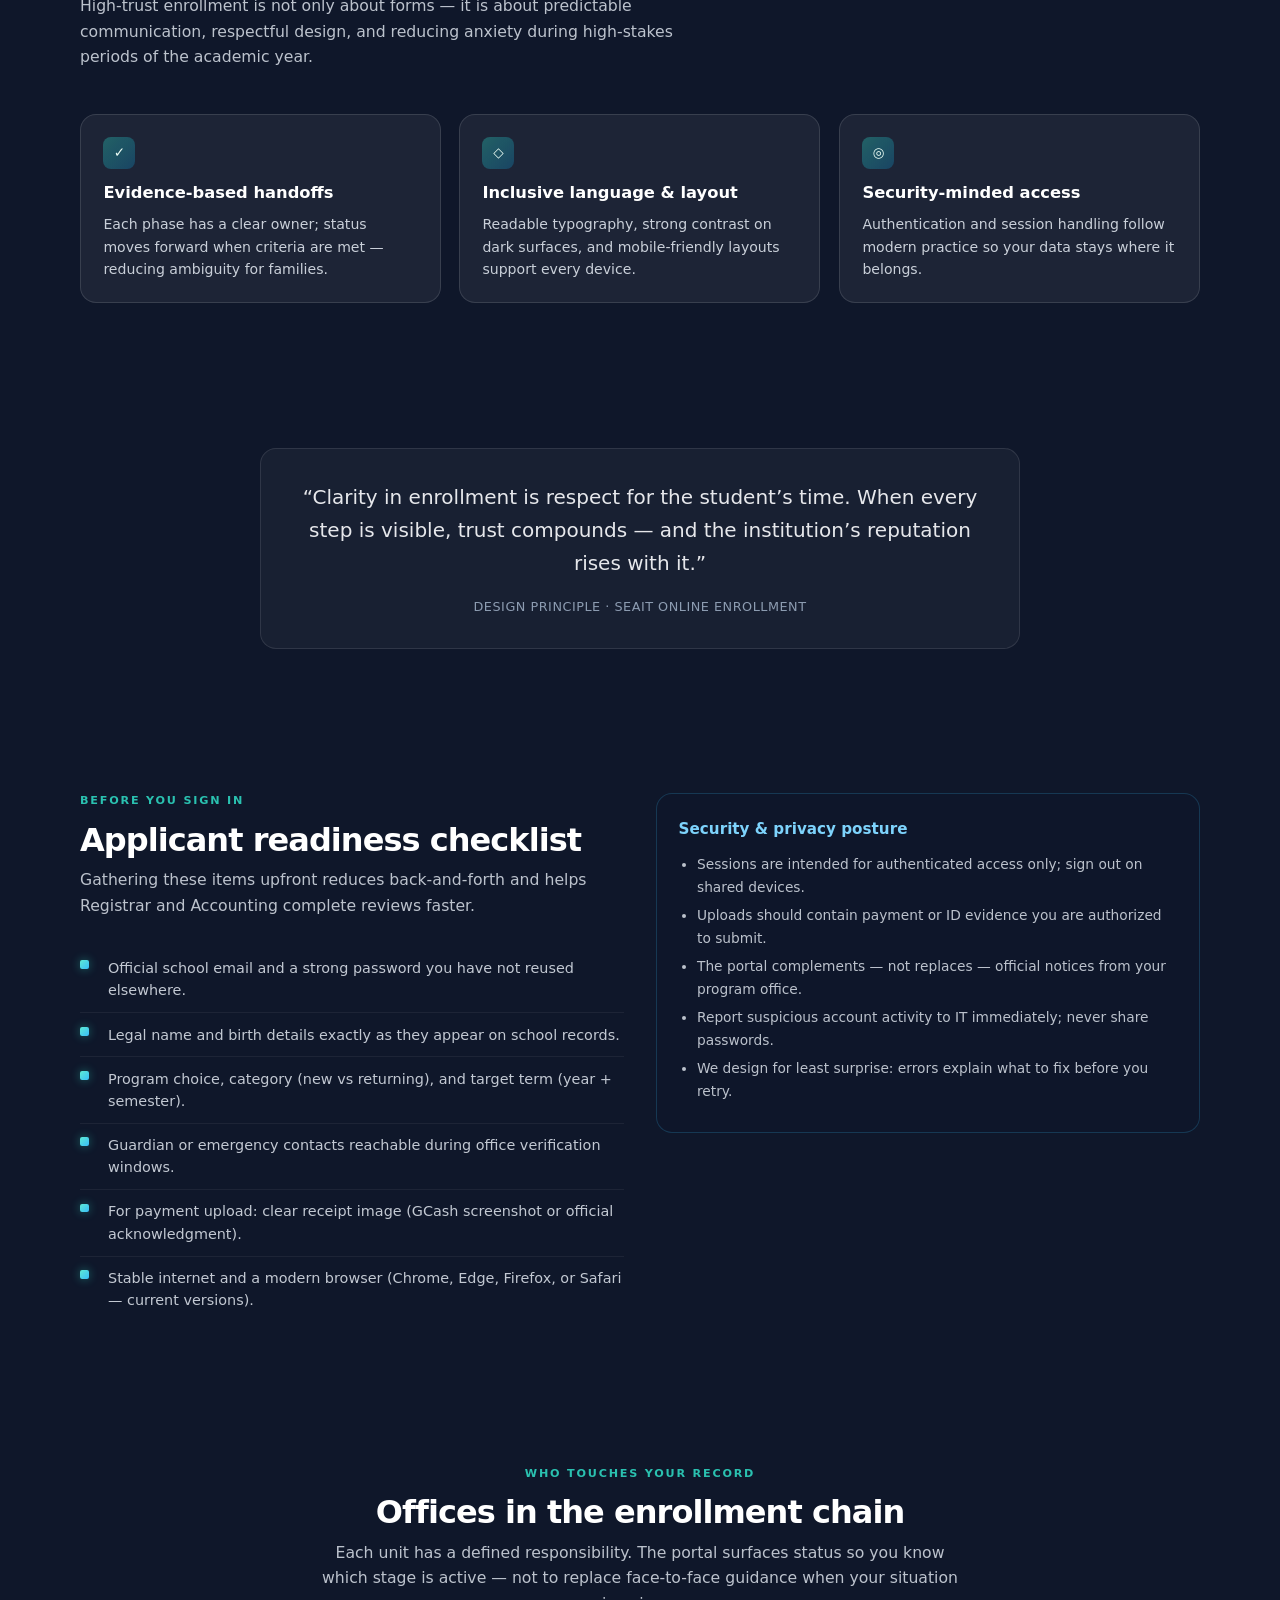
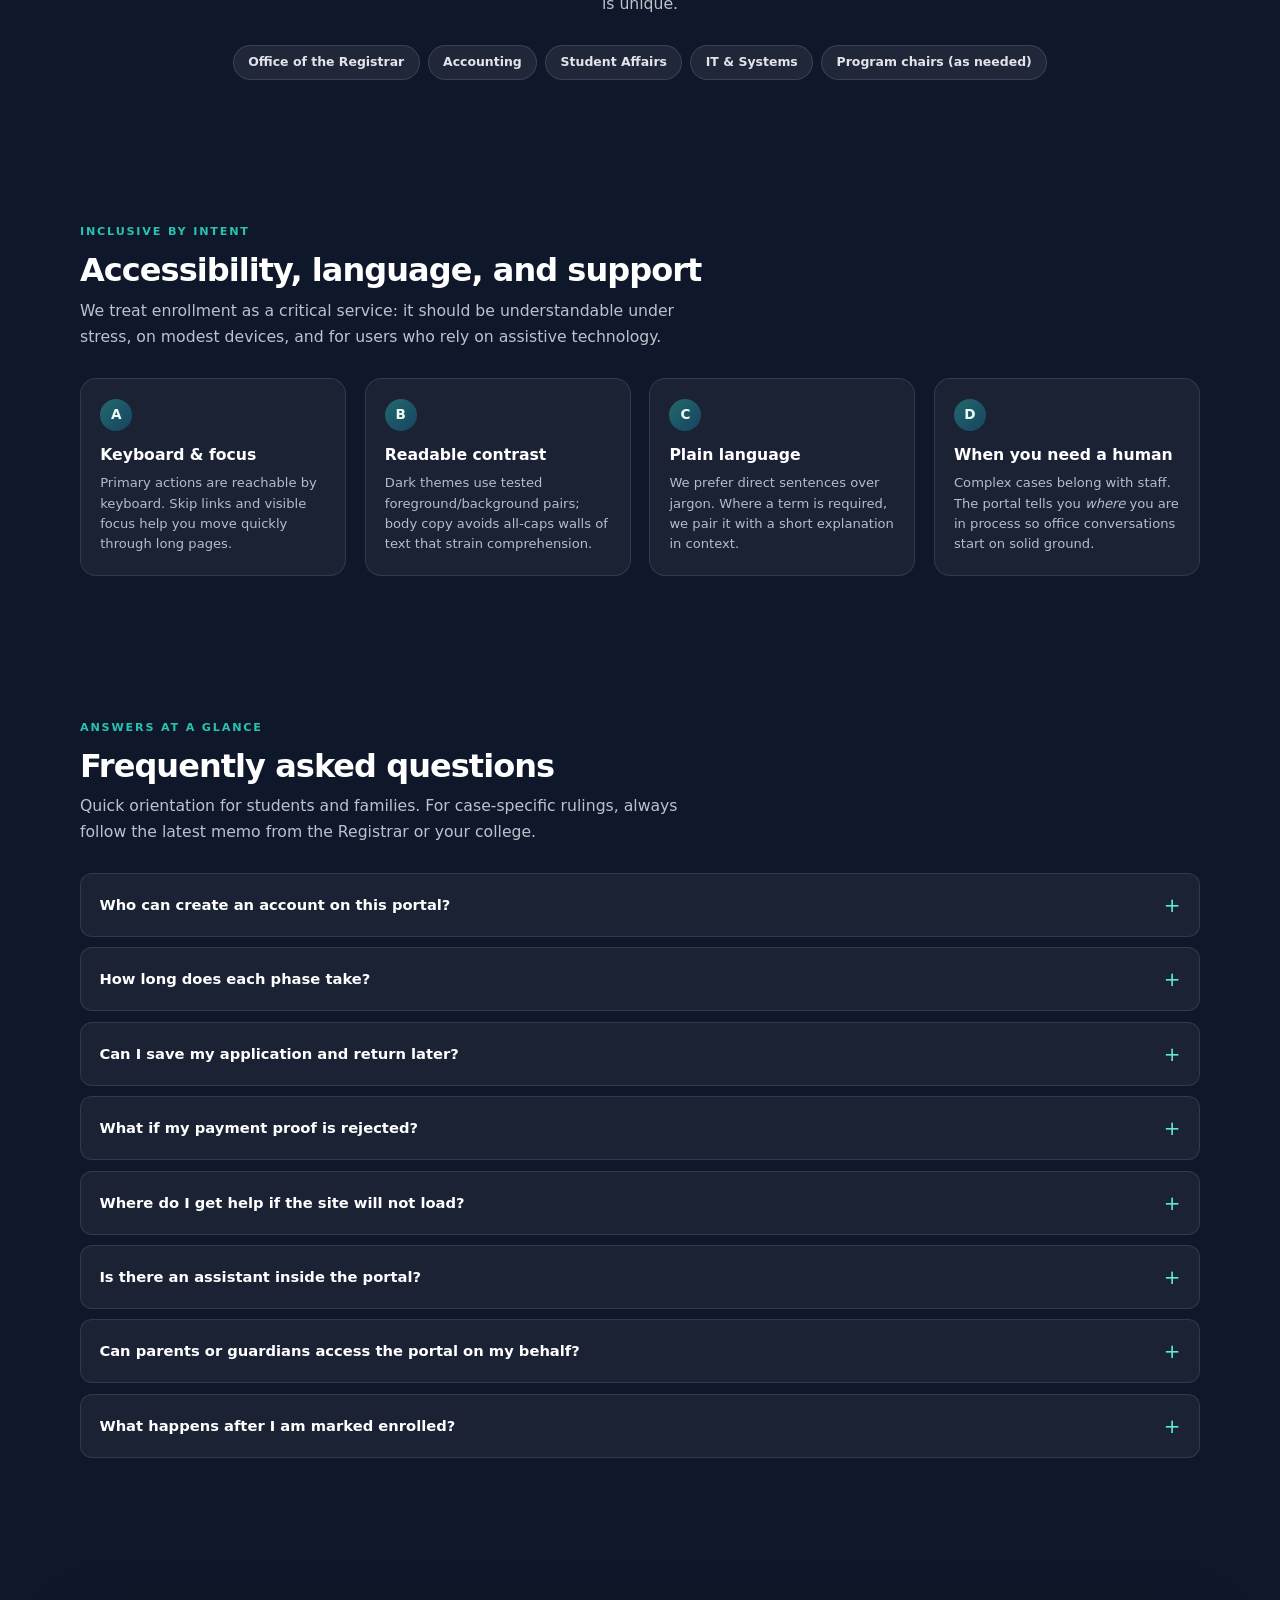
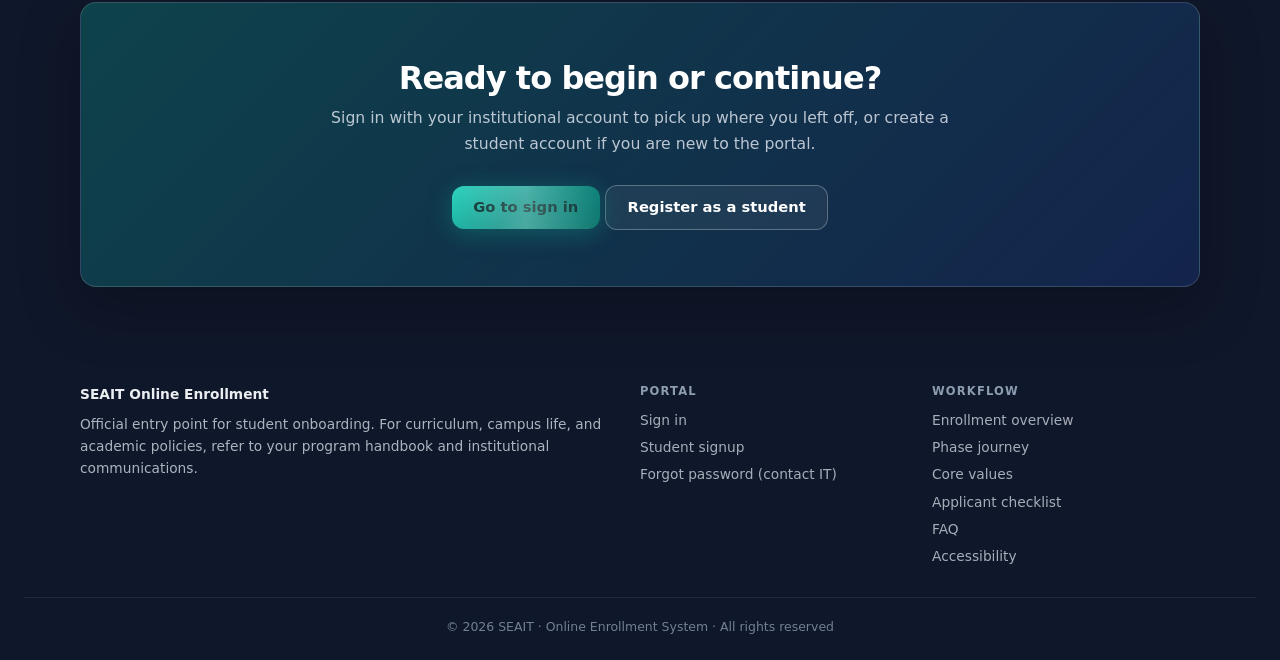
==== commit 8b11e079: "Commit all" ====
--- a/frontend/public/index.html
+++ b/frontend/public/index.html
@@ -1,299 +1,501 @@
 <!DOCTYPE html>
 <html lang="en">
-<head>
-<meta charset="UTF-8">
-<meta name="viewport" content="width=device-width, initial-scale=1.0">
-<title>SEAIT — Online Enrollment</title>
-<link rel="stylesheet" href="css/design-system.css">
-
-<style>
-
-/* =========================
-   GLOBAL RESET + BASE
-========================= */
-* {
-  margin: 0;
-  padding: 0;
-  box-sizing: border-box;
-}
-
-body {
-  font-family: 'Segoe UI', system-ui, sans-serif;
-  color: #ffffff;
-  background: linear-gradient(135deg, #0f172a, #1e3a8a, #0ea5e9);
-  min-height: 100vh;
-  overflow-x: hidden;
-}
-
-/* =========================
-   BACKGROUND EFFECTS
-========================= */
-.bg-animation {
-  position: fixed;
-  width: 100%;
-  height: 100%;
-  z-index: -1;
-  overflow: hidden;
-}
-
-.circle {
-  position: absolute;
-  border-radius: 50%;
-  filter: blur(120px);
-  opacity: 0.3;
-  animation: float 20s infinite ease-in-out;
-}
-
-.circle:nth-child(1) {
-  width: 300px;
-  height: 300px;
-  background: #38bdf8;
-  top: 10%;
-  left: 10%;
-}
-
-.circle:nth-child(2) {
-  width: 400px;
-  height: 400px;
-  background: #6366f1;
-  bottom: 10%;
-  right: 10%;
-}
-
-@keyframes float {
-  0%,100% { transform: translateY(0); }
-  50% { transform: translateY(-40px); }
-}
-
-/* =========================
-   HEADER
-========================= */
-.land-header {
-  display: flex;
-  justify-content: space-between;
-  align-items: center;
-  padding: 20px 40px;
-  backdrop-filter: blur(10px);
-}
-
-.land-btn {
-  padding: 12px 20px;
-  border-radius: 10px;
-  text-decoration: none;
-  font-weight: 600;
-  transition: 0.3s;
-}
-
-.land-btn--solid {
-  background: #38bdf8;
-  color: #0f172a;
-}
-
-.land-btn--solid:hover {
-  transform: translateY(-3px);
-  box-shadow: 0 10px 30px rgba(56,189,248,0.5);
-}
-
-/* =========================
-   HERO
-========================= */
-.hero {
-  text-align: center;
-  padding: 80px 20px;
-  animation: fadeUp 1s ease;
-}
-
-.hero h1 {
-  font-size: 3rem;
-  margin-bottom: 20px;
-}
-
-.hero p {
-  opacity: 0.85;
-  max-width: 600px;
-  margin: auto;
-  line-height: 1.6;
-}
-
-/* =========================
-   CARD SYSTEM
-========================= */
-.section {
-  padding: 60px 20px;
-  text-align: center;
-}
-
-.card-container {
-  display: grid;
-  grid-template-columns: repeat(auto-fit, minmax(250px, 1fr));
-  gap: 25px;
-  max-width: 1000px;
-  margin: auto;
-}
-
-.card {
-  background: rgba(255,255,255,0.08);
-  backdrop-filter: blur(12px);
-  padding: 25px;
-  border-radius: 16px;
-  transition: 0.4s;
-}
-
-.card:hover {
-  transform: translateY(-10px);
-  box-shadow: 0 20px 40px rgba(0,0,0,0.3);
-}
-
-.card span {
-  font-size: 30px;
-  display: block;
-  margin-bottom: 10px;
-}
-
-/* =========================
-   ANIMATIONS
-========================= */
-.fade-up {
-  opacity: 0;
-  transform: translateY(30px);
-  animation: fadeUp 1s forwards;
-}
-
-.delay1 { animation-delay: 0.3s; }
-.delay2 { animation-delay: 0.6s; }
-.delay3 { animation-delay: 0.9s; }
-
-@keyframes fadeUp {
-  to {
-    opacity: 1;
-    transform: translateY(0);
-  }
-}
-
-/* =========================
-   FOOTER
-========================= */
-footer {
-  text-align: center;
-  padding: 30px;
-  opacity: 0.7;
-}
-
-/* =========================
-   BUTTON GROUP
-========================= */
-.actions {
-  margin-top: 30px;
-}
-
-.actions a {
-  margin: 10px;
-}
-
-/* =========================
-   EXTRA POLISH
-========================= */
-h2 {
-  margin-bottom: 15px;
-}
-
-</style>
-</head>
-
-<body>
-
-<div class="bg-animation">
-  <div class="circle"></div>
-  <div class="circle"></div>
-</div>
-
-<header class="land-header">
-  <img src="img/seait-logo.jpg" width="180">
-  <a href="login.html" class="land-btn land-btn--solid">Sign In</a>
-</header>
-
-<!-- HERO -->
-<section class="hero fade-up">
-  <h1>Welcome to SEAIT Online Enrollment</h1>
-  <p>
-    A modern, secure, and user-friendly enrollment platform designed to simplify
-    your academic journey. Experience seamless application, real-time tracking,
-    and efficient processing — all in one place.
-  </p>
-
-  <div class="actions">
-    <a href="login.html" class="land-btn land-btn--solid">Access Portal</a>
-    <a href="login.html#register" class="land-btn">Create Account</a>
-  </div>
-</section>
-
-<!-- MISSION -->
-<section class="section fade-up delay1">
-  <h2>Our Mission</h2>
-  <p>
-    To deliver accessible, high-quality education while promoting innovation,
-    integrity, and excellence in every student.
-  </p>
-</section>
-
-<!-- VISION -->
-<section class="section fade-up delay2">
-  <h2>Our Vision</h2>
-  <p>
-    To become a globally recognized institution that develops competent,
-    responsible, and future-ready graduates.
-  </p>
-</section>
-
-<!-- VALUES -->
-<section class="section fade-up delay3">
-  <h2>What SEAIT Stands For</h2>
-
-  <div class="card-container">
-    <div class="card">
-      <span>🤝</span>
-      <h3>Service</h3>
-      <p>Commitment to serve with integrity and dedication.</p>
+  <head>
+    <meta charset="UTF-8" />
+    <meta name="viewport" content="width=device-width, initial-scale=1.0" />
+    <meta
+      name="description"
+      content="SEAIT Online Enrollment — secure, phased student onboarding with Registrar, Accounting, and Student Affairs in one transparent portal."
+    />
+    <title>SEAIT — Online Enrollment</title>
+    <link rel="stylesheet" href="css/design-system.css" />
+  </head>
+  <body class="page-land page-enter">
+    <a class="skip-link" href="#main-content">Skip to content</a>
+
+    <div class="land-bg" aria-hidden="true">
+      <span class="land-bg__mesh"></span>
+      <span class="land-bg__orb land-bg__orb--1"></span>
+      <span class="land-bg__orb land-bg__orb--2"></span>
+      <span class="land-bg__orb land-bg__orb--3"></span>
     </div>
 
-    <div class="card">
-      <span>✨</span>
-      <h3>Excellence</h3>
-      <p>Striving for the highest standards in all aspects.</p>
-    </div>
-
-    <div class="card">
-      <span>⚖️</span>
-      <h3>Accountability</h3>
-      <p>Taking responsibility for actions and outcomes.</p>
-    </div>
-
-    <div class="card">
-      <span>💡</span>
-      <h3>Innovation</h3>
-      <p>Encouraging creativity and forward-thinking solutions.</p>
-    </div>
-
-    <div class="card">
-      <span>🤜🤛</span>
-      <h3>Teamwork</h3>
-      <p>Working together to achieve shared success.</p>
-    </div>
-  </div>
-</section>
-
-<footer>
-  SEAIT Online Enrollment System © 2026
-</footer>
-
-<script>
-/* Smooth entrance animation trigger */
-document.addEventListener("DOMContentLoaded", () => {
-  document.querySelectorAll('.fade-up').forEach(el => {
-    el.style.opacity = "1";
-  });
-});
-</script>
-
-</body>
-</html>+    <header class="land-header">
+      <div class="land-header__brand">
+        <img
+          src="img/seait-logo.jpg"
+          alt="SEAIT Enrollment"
+          class="land-header__logo-img land-logo-pulse"
+          width="220"
+          height="48"
+          decoding="async"
+          onerror="this.onerror=null;this.src='img/seait-logo.svg'"
+        />
+      </div>
+      <a href="login.html" class="land-btn land-btn--solid">Sign in</a>
+    </header>
+
+    <main class="land-main" id="main-content">
+      <!-- Hero -->
+      <section class="land-hero" aria-labelledby="land-hero-title">
+        <p class="land-eyebrow">Secure · phased · transparent</p>
+        <h1 id="land-hero-title">Enrollment built for clarity, trust, and momentum</h1>
+        <p class="land-lead">
+          Complete your application, move through structured phases, and follow every handoff between Registrar,
+          Accounting, and Student Affairs — without guesswork. One portal, one timeline, institutional-grade peace of
+          mind.
+        </p>
+        <div class="land-actions">
+          <a href="login.html" class="land-btn land-btn--solid land-btn--pulse">Access portal</a>
+          <a href="login.html#register" class="land-btn land-btn--outline" id="ctaRegister">Create student account</a>
+        </div>
+
+        <div class="land-features" role="list">
+          <article class="land-feature-card land-feature-card--delay1" role="listitem">
+            <span class="land-feature-card__icon" aria-hidden="true">1</span>
+            <h3>Structured phases</h3>
+            <p>Clear checkpoints from application through payment verification and Student Affairs clearance.</p>
+          </article>
+          <article class="land-feature-card land-feature-card--delay2" role="listitem">
+            <span class="land-feature-card__icon" aria-hidden="true">2</span>
+            <h3>Role-aware queues</h3>
+            <p>Staff work from dedicated queues so your record moves forward with accountability.</p>
+          </article>
+          <article class="land-feature-card land-feature-card--delay3" role="listitem">
+            <span class="land-feature-card__icon" aria-hidden="true">3</span>
+            <h3>Guided experience</h3>
+            <p>In-portal guidance and assistant prompts help you know what to do next at every step.</p>
+          </article>
+        </div>
+      </section>
+
+      <!-- Trust metrics -->
+      <section class="land-section land-reveal" data-reveal aria-labelledby="land-stats-title">
+        <div class="land-section__inner">
+          <span class="land-kicker" id="land-stats-title">Designed for operational clarity</span>
+          <h2 class="land-h2">What this portal is built to deliver</h2>
+          <p class="land-sub">
+            Numbers below describe the design intent of the system — a single source of truth for enrollment workflow,
+            not marketing claims.
+          </p>
+          <div class="land-stats">
+            <div class="land-stat">
+              <span class="land-stat__num">4</span>
+              <span class="land-stat__label">Core phases from application to clearance</span>
+            </div>
+            <div class="land-stat">
+              <span class="land-stat__num">3</span>
+              <span class="land-stat__label">Primary offices in the workflow chain</span>
+            </div>
+            <div class="land-stat">
+              <span class="land-stat__num">1</span>
+              <span class="land-stat__label">Unified timeline for each student record</span>
+            </div>
+            <div class="land-stat">
+              <span class="land-stat__num">24/7</span>
+              <span class="land-stat__label">Self-service access when the portal is online</span>
+            </div>
+          </div>
+        </div>
+      </section>
+
+      <!-- Journey -->
+      <section class="land-section land-reveal land-reveal--delay1" data-reveal aria-labelledby="land-journey-title">
+        <div class="land-section__inner">
+          <span class="land-kicker" id="land-journey-title">Your journey</span>
+          <h2 class="land-h2">How enrollment flows in the portal</h2>
+          <p class="land-sub">
+            Whether you are a new applicant or a returning student, the system routes you to the right verification path
+            — Registrar evaluation, Accounting for payment proof, then Student Affairs when applicable.
+          </p>
+          <div class="land-journey">
+            <article class="land-step">
+              <span class="land-step__n">1</span>
+              <h3>Apply &amp; submit</h3>
+              <p>Complete the guided form, attach what is required, and submit for Registrar review when you are ready.</p>
+            </article>
+            <article class="land-step">
+              <span class="land-step__n">2</span>
+              <h3>Registrar decision</h3>
+              <p>New applicants receive an evaluation outcome; returning students may advance per institutional rules.</p>
+            </article>
+            <article class="land-step">
+              <span class="land-step__n">3</span>
+              <h3>Accounting &amp; payment</h3>
+              <p>Upload proof for online channels or record onsite payment so Accounting can verify and release the phase.</p>
+            </article>
+            <article class="land-step">
+              <span class="land-step__n">4</span>
+              <h3>Student Affairs</h3>
+              <p>Final clearance steps — ID validation and related requirements — complete the enrollment picture.</p>
+            </article>
+          </div>
+        </div>
+      </section>
+
+      <!-- Mission & Vision -->
+      <section class="land-section land-reveal land-reveal--delay2" data-reveal aria-labelledby="land-mv-heading">
+        <div class="land-section__inner">
+          <span class="land-kicker" id="land-mv-heading">Institutional direction</span>
+          <h2 class="land-h2">Mission &amp; vision</h2>
+          <p class="land-sub">
+            These statements anchor how we design services — including this enrollment experience — around student
+            success and institutional integrity.
+          </p>
+          <div class="land-mv-grid">
+            <article class="land-mv-card">
+              <div class="land-mv-card__icon" aria-hidden="true">
+                <svg class="land-icon-svg" viewBox="0 0 24 24" aria-hidden="true">
+                  <path d="M12 2L2 7l10 5 10-5-10-5zM2 17l10 5 10-5M2 12l10 5 10-5" />
+                </svg>
+              </div>
+              <h3>Our mission</h3>
+              <p>
+                To deliver accessible, high-quality education through programs that emphasize competence, character, and
+                care — supported by systems that are fair, transparent, and responsive to every learner we serve.
+              </p>
+            </article>
+            <article class="land-mv-card">
+              <div class="land-mv-card__icon" aria-hidden="true">
+                <svg class="land-icon-svg" viewBox="0 0 24 24" aria-hidden="true">
+                  <circle cx="12" cy="12" r="10" />
+                  <path d="M12 6v6l4 2" />
+                </svg>
+              </div>
+              <h3>Our vision</h3>
+              <p>
+                To be recognized as an institution whose graduates are ethical, skilled, and ready for a global
+                economy — strengthened by digital services that mirror the same standard of excellence we expect in the
+                classroom.
+              </p>
+            </article>
+          </div>
+        </div>
+      </section>
+
+      <!-- SEAIT values -->
+      <section class="land-section land-reveal land-reveal--delay3" data-reveal aria-labelledby="land-values-title">
+        <div class="land-section__inner">
+          <span class="land-kicker" id="land-values-title">Core values</span>
+          <h2 class="land-h2">What SEAIT stands for</h2>
+          <p class="land-sub">
+            Our values spell <strong style="color: #5eead4">SAEIT</strong> — Service, Accountability, Excellence,
+            Innovation, and Teamwork. They guide policy, pedagogy, and platforms alike.
+          </p>
+          <div class="land-values-grid">
+            <article class="land-value">
+              <p class="land-value__letter">S — Service</p>
+              <h3>Service</h3>
+              <p>We put students and stakeholders first, with courteous support and dependable follow-through.</p>
+            </article>
+            <article class="land-value">
+              <p class="land-value__letter">A — Accountability</p>
+              <h3>Accountability</h3>
+              <p>We own our decisions, document our processes, and correct course when outcomes fall short of our standard.</p>
+            </article>
+            <article class="land-value">
+              <p class="land-value__letter">E — Excellence</p>
+              <h3>Excellence</h3>
+              <p>We pursue mastery in instruction, operations, and technology — never settling for “good enough.”</p>
+            </article>
+            <article class="land-value">
+              <p class="land-value__letter">I — Innovation</p>
+              <h3>Innovation</h3>
+              <p>We adopt tools and methods that improve learning outcomes while safeguarding security and privacy.</p>
+            </article>
+            <article class="land-value" style="grid-column: 1 / -1; max-width: 100%">
+              <p class="land-value__letter">T — Teamwork</p>
+              <h3>Teamwork</h3>
+              <p>
+                Registrar, Accounting, Student Affairs, faculty, and students collaborate as one chain — this portal is
+                built to make that collaboration visible and efficient.
+              </p>
+            </article>
+          </div>
+        </div>
+      </section>
+
+      <!-- Excellence in delivery -->
+      <section class="land-section land-reveal" data-reveal aria-labelledby="land-ex-title">
+        <div class="land-section__inner">
+          <span class="land-kicker" id="land-ex-title">Platform principles</span>
+          <h2 class="land-h2">Why this experience feels different</h2>
+          <p class="land-sub">
+            High-trust enrollment is not only about forms — it is about predictable communication, respectful design,
+            and reducing anxiety during high-stakes periods of the academic year.
+          </p>
+          <div class="land-features">
+            <article class="land-feature-card">
+              <span class="land-feature-card__icon" aria-hidden="true">✓</span>
+              <h3>Evidence-based handoffs</h3>
+              <p>Each phase has a clear owner; status moves forward when criteria are met — reducing ambiguity for families.</p>
+            </article>
+            <article class="land-feature-card">
+              <span class="land-feature-card__icon" aria-hidden="true">◇</span>
+              <h3>Inclusive language &amp; layout</h3>
+              <p>Readable typography, strong contrast on dark surfaces, and mobile-friendly layouts support every device.</p>
+            </article>
+            <article class="land-feature-card">
+              <span class="land-feature-card__icon" aria-hidden="true">◎</span>
+              <h3>Security-minded access</h3>
+              <p>Authentication and session handling follow modern practice so your data stays where it belongs.</p>
+            </article>
+          </div>
+        </div>
+      </section>
+
+      <!-- Quote -->
+      <section class="land-section land-reveal land-reveal--delay1" data-reveal>
+        <div class="land-section__inner">
+          <div class="land-quote">
+            <blockquote>
+              “Clarity in enrollment is respect for the student’s time. When every step is visible, trust compounds —
+              and the institution’s reputation rises with it.”
+            </blockquote>
+            <cite>Design principle · SEAIT Online Enrollment</cite>
+          </div>
+        </div>
+      </section>
+
+      <!-- Applicant readiness + security -->
+      <section class="land-section land-reveal" data-reveal aria-labelledby="land-ready-title">
+        <div class="land-section__inner land-split">
+          <div>
+            <span class="land-kicker" id="land-ready-title">Before you sign in</span>
+            <h2 class="land-h2">Applicant readiness checklist</h2>
+            <p class="land-sub">
+              Gathering these items upfront reduces back-and-forth and helps Registrar and Accounting complete reviews
+              faster.
+            </p>
+            <ul class="land-checklist">
+              <li>Official school email and a strong password you have not reused elsewhere.</li>
+              <li>Legal name and birth details exactly as they appear on school records.</li>
+              <li>Program choice, category (new vs returning), and target term (year + semester).</li>
+              <li>Guardian or emergency contacts reachable during office verification windows.</li>
+              <li>For payment upload: clear receipt image (GCash screenshot or official acknowledgment).</li>
+              <li>Stable internet and a modern browser (Chrome, Edge, Firefox, or Safari — current versions).</li>
+            </ul>
+          </div>
+          <aside class="land-security" aria-labelledby="land-sec-head">
+            <h3 id="land-sec-head">Security &amp; privacy posture</h3>
+            <ul>
+              <li>Sessions are intended for authenticated access only; sign out on shared devices.</li>
+              <li>Uploads should contain payment or ID evidence you are authorized to submit.</li>
+              <li>The portal complements — not replaces — official notices from your program office.</li>
+              <li>Report suspicious account activity to IT immediately; never share passwords.</li>
+              <li>We design for least surprise: errors explain what to fix before you retry.</li>
+            </ul>
+          </aside>
+        </div>
+      </section>
+
+      <!-- Offices -->
+      <section class="land-section land-reveal land-reveal--delay1" data-reveal aria-labelledby="land-offices-title">
+        <div class="land-section__inner" style="text-align: center">
+          <span class="land-kicker" id="land-offices-title">Who touches your record</span>
+          <h2 class="land-h2">Offices in the enrollment chain</h2>
+          <p class="land-sub" style="margin-left: auto; margin-right: auto">
+            Each unit has a defined responsibility. The portal surfaces status so you know which stage is active — not
+            to replace face-to-face guidance when your situation is unique.
+          </p>
+          <div class="land-offices">
+            <span class="land-office-pill">Office of the Registrar</span>
+            <span class="land-office-pill">Accounting</span>
+            <span class="land-office-pill">Student Affairs</span>
+            <span class="land-office-pill">IT &amp; Systems</span>
+            <span class="land-office-pill">Program chairs (as needed)</span>
+          </div>
+        </div>
+      </section>
+
+      <!-- Accessibility & inclusion -->
+      <section class="land-section land-reveal land-reveal--delay2" data-reveal aria-labelledby="land-a11y-title">
+        <div class="land-section__inner">
+          <span class="land-kicker" id="land-a11y-title">Inclusive by intent</span>
+          <h2 class="land-h2">Accessibility, language, and support</h2>
+          <p class="land-sub">
+            We treat enrollment as a critical service: it should be understandable under stress, on modest devices, and
+            for users who rely on assistive technology.
+          </p>
+          <div class="land-journey">
+            <article class="land-step">
+              <span class="land-step__n">A</span>
+              <h3>Keyboard &amp; focus</h3>
+              <p>Primary actions are reachable by keyboard. Skip links and visible focus help you move quickly through long pages.</p>
+            </article>
+            <article class="land-step">
+              <span class="land-step__n">B</span>
+              <h3>Readable contrast</h3>
+              <p>Dark themes use tested foreground/background pairs; body copy avoids all-caps walls of text that strain comprehension.</p>
+            </article>
+            <article class="land-step">
+              <span class="land-step__n">C</span>
+              <h3>Plain language</h3>
+              <p>We prefer direct sentences over jargon. Where a term is required, we pair it with a short explanation in context.</p>
+            </article>
+            <article class="land-step">
+              <span class="land-step__n">D</span>
+              <h3>When you need a human</h3>
+              <p>Complex cases belong with staff. The portal tells you <em>where</em> you are in process so office conversations start on solid ground.</p>
+            </article>
+          </div>
+        </div>
+      </section>
+
+      <!-- FAQ -->
+      <section class="land-section land-reveal land-reveal--delay2" data-reveal aria-labelledby="land-faq-title">
+        <div class="land-section__inner">
+          <span class="land-kicker" id="land-faq-title">Answers at a glance</span>
+          <h2 class="land-h2">Frequently asked questions</h2>
+          <p class="land-sub">
+            Quick orientation for students and families. For case-specific rulings, always follow the latest memo from
+            the Registrar or your college.
+          </p>
+          <div class="land-faq">
+            <details>
+              <summary>Who can create an account on this portal?</summary>
+              <div class="land-faq__body">
+                New applicants and returning students (typically second year and above) who have an official institutional
+                email may register. If your email domain is not recognized, contact IT or the Registrar for provisioning
+                guidance.
+              </div>
+            </details>
+            <details>
+              <summary>How long does each phase take?</summary>
+              <div class="land-faq__body">
+                Timelines depend on volume, completeness of your documents, and office calendars. The portal shows status
+                so you can act on your side (e.g., upload payment proof) as soon as you are eligible — which often
+                shortens total wait time.
+              </div>
+            </details>
+            <details>
+              <summary>Can I save my application and return later?</summary>
+              <div class="land-faq__body">
+                Yes. Use the enrollment form’s save workflow once required fields validate. You can sign in again from
+                any device to continue, provided you keep your credentials secure.
+              </div>
+            </details>
+            <details>
+              <summary>What if my payment proof is rejected?</summary>
+              <div class="land-faq__body">
+                Read the notification or remark from Accounting, correct the issue (e.g., unclear image, wrong amount), and
+                upload a replacement through the Payments view. When in doubt, visit Accounting with your official receipt.
+              </div>
+            </details>
+            <details>
+              <summary>Where do I get help if the site will not load?</summary>
+              <div class="land-faq__body">
+                Try another network, disable aggressive ad-blockers for this domain, and update your browser. Persistent
+                outages should be reported to IT with a screenshot and approximate time — include your browser version for
+                faster diagnosis.
+              </div>
+            </details>
+            <details>
+              <summary>Is there an assistant inside the portal?</summary>
+              <div class="land-faq__body">
+                Students see a guided assistant entry point after sign-in for common questions about phases and payments.
+                It does not replace official decisions from staff; use it for orientation and next-step reminders.
+              </div>
+            </details>
+            <details>
+              <summary>Can parents or guardians access the portal on my behalf?</summary>
+              <div class="land-faq__body">
+                Credentials are issued to the student. Families may assist at the same device, but the account holder is
+                responsible for accuracy of submissions and for protecting the password. Some offices may require the
+                student present for in-person steps.
+              </div>
+            </details>
+            <details>
+              <summary>What happens after I am marked enrolled?</summary>
+              <div class="land-faq__body">
+                You should receive confirmation through official channels (email, bulletin, or class advisories). Keep
+                copies of your approved enrollment summary and payment acknowledgments for your records.
+              </div>
+            </details>
+          </div>
+        </div>
+      </section>
+
+      <!-- Final CTA -->
+      <section class="land-section land-reveal land-reveal--delay2" data-reveal aria-labelledby="land-cta-title">
+        <div class="land-section__inner">
+          <div class="land-cta-band">
+            <h2 class="land-h2" id="land-cta-title">Ready to begin or continue?</h2>
+            <p class="land-sub">
+              Sign in with your institutional account to pick up where you left off, or create a student account if you
+              are new to the portal.
+            </p>
+            <div class="land-actions">
+              <a href="login.html" class="land-btn land-btn--solid land-btn--pulse">Go to sign in</a>
+              <a href="login.html#register" class="land-btn land-btn--outline">Register as a student</a>
+            </div>
+          </div>
+        </div>
+      </section>
+    </main>
+
+    <footer class="land-footer">
+      <div class="land-footer__grid">
+        <div class="land-footer__brand">
+          <strong>SEAIT Online Enrollment</strong>
+          <p style="margin: 0.5rem 0 0">
+            Official entry point for student onboarding. For curriculum, campus life, and academic policies, refer to your
+            program handbook and institutional communications.
+          </p>
+        </div>
+        <div class="land-footer__col">
+          <h4>Portal</h4>
+          <a href="login.html">Sign in</a>
+          <a href="login.html#register">Student signup</a>
+          <a href="login.html">Forgot password (contact IT)</a>
+        </div>
+        <div class="land-footer__col">
+          <h4>Workflow</h4>
+          <a href="#main-content">Enrollment overview</a>
+          <a href="#land-journey-title">Phase journey</a>
+          <a href="#land-values-title">Core values</a>
+          <a href="#land-ready-title">Applicant checklist</a>
+          <a href="#land-faq-title">FAQ</a>
+          <a href="#land-a11y-title">Accessibility</a>
+        </div>
+      </div>
+      <div class="land-footer__bottom">
+        © <span id="land-year"></span> SEAIT · Online Enrollment System · All rights reserved
+      </div>
+    </footer>
+
+    <script>
+      /**
+       * Landing enhancements: copyright year, scroll-triggered section reveals (IntersectionObserver),
+       * and graceful degradation when observers are unavailable.
+       */
+      (function () {
+        var y = document.getElementById('land-year');
+        if (y) y.textContent = new Date().getFullYear();
+
+        if (!('IntersectionObserver' in window)) {
+          document.querySelectorAll('[data-reveal]').forEach(function (el) {
+            el.classList.add('is-visible');
+          });
+          return;
+        }
+
+        var io = new IntersectionObserver(
+          function (entries) {
+            entries.forEach(function (entry) {
+              if (entry.isIntersecting) {
+                entry.target.classList.add('is-visible');
+                io.unobserve(entry.target);
+              }
+            });
+          },
+          { root: null, rootMargin: '0px 0px -8% 0px', threshold: 0.08 }
+        );
+
+        document.querySelectorAll('[data-reveal]').forEach(function (el) {
+          io.observe(el);
+        });
+      })();
+    </script>
+  </body>
+</html>
--- a/frontend/public/css/design-system.css
+++ b/frontend/public/css/design-system.css
@@ -251,6 +251,27 @@
   box-shadow: 0 0 12px rgba(255, 183, 77, 0.6);
 }
 
+.login-brand__land-cta {
+  margin: 1.25rem 0 0;
+}
+
+.login-brand__land-link {
+  font-size: 0.86rem;
+  font-weight: 600;
+  color: rgba(248, 250, 252, 0.92);
+  text-decoration: none;
+  border-bottom: 1px solid rgba(45, 212, 191, 0.45);
+  padding-bottom: 0.1rem;
+  transition:
+    color 0.2s ease,
+    border-color 0.2s ease;
+}
+
+.login-brand__land-link:hover {
+  color: #5eead4;
+  border-color: #5eead4;
+}
+
 .login-form-wrap {
   display: flex;
   align-items: center;
@@ -1701,6 +1722,35 @@
   }
 }
 
+/* Skip link (keyboard) — landing */
+.skip-link {
+  position: absolute;
+  left: -9999px;
+  top: 0;
+  width: 1px;
+  height: 1px;
+  overflow: hidden;
+  z-index: 999999;
+}
+
+.skip-link:focus {
+  position: fixed;
+  left: 1rem;
+  top: 1rem;
+  width: auto;
+  height: auto;
+  padding: 0.55rem 1rem;
+  overflow: visible;
+  background: #0f172a;
+  color: #5eead4;
+  border-radius: var(--radius-md);
+  border: 1px solid rgba(45, 212, 191, 0.5);
+  font-weight: 600;
+  font-size: 0.88rem;
+  text-decoration: none;
+  box-shadow: 0 8px 32px rgba(0, 0, 0, 0.35);
+}
+
 /* Landing page — professional slate */
 .page-land {
   min-height: 100vh;
@@ -2009,6 +2059,672 @@
 .land-btn--outline:hover {
   background: rgba(255, 255, 255, 0.12);
   transform: translateY(-2px);
+}
+
+/* ---------- Landing — extended sections (mission, vision, values, journey) ---------- */
+.land-main {
+  position: relative;
+  z-index: 2;
+  flex: 1;
+}
+
+.land-section {
+  padding: clamp(2.5rem, 6vw, 4.5rem) 1.5rem;
+}
+
+.land-section__inner {
+  max-width: 1120px;
+  margin: 0 auto;
+}
+
+.land-kicker {
+  display: block;
+  font-size: 0.7rem;
+  font-weight: 700;
+  letter-spacing: 0.16em;
+  text-transform: uppercase;
+  color: rgba(45, 212, 191, 0.9);
+  margin-bottom: 0.65rem;
+}
+
+.land-h2 {
+  margin: 0 0 0.5rem;
+  font-size: clamp(1.45rem, 3vw, 2rem);
+  font-weight: 700;
+  letter-spacing: -0.03em;
+  color: var(--color-white);
+  line-height: 1.2;
+}
+
+.land-sub {
+  margin: 0 0 1.75rem;
+  max-width: 640px;
+  color: rgba(226, 232, 240, 0.82);
+  font-size: 0.98rem;
+  line-height: 1.65;
+}
+
+.land-reveal {
+  opacity: 0;
+  transform: translateY(28px);
+  transition:
+    opacity 0.65s var(--ease-out),
+    transform 0.65s var(--ease-out);
+}
+
+.land-reveal.is-visible {
+  opacity: 1;
+  transform: none;
+}
+
+@media (prefers-reduced-motion: reduce) {
+  .land-reveal {
+    opacity: 1;
+    transform: none;
+    transition: none;
+  }
+
+  .land-bg__mesh,
+  .land-bg__orb {
+    animation: none !important;
+  }
+
+  .land-btn--pulse::after {
+    animation: none !important;
+  }
+}
+
+.land-reveal--delay1 {
+  transition-delay: 0.08s;
+}
+.land-reveal--delay2 {
+  transition-delay: 0.16s;
+}
+.land-reveal--delay3 {
+  transition-delay: 0.24s;
+}
+
+.land-stats {
+  display: grid;
+  grid-template-columns: repeat(2, 1fr);
+  gap: 1rem;
+  max-width: 900px;
+  margin: 0 auto;
+}
+
+@media (min-width: 720px) {
+  .land-stats {
+    grid-template-columns: repeat(4, 1fr);
+  }
+}
+
+.land-stat {
+  text-align: center;
+  padding: 1.15rem 0.75rem;
+  background: rgba(255, 255, 255, 0.05);
+  border: 1px solid rgba(255, 255, 255, 0.1);
+  border-radius: var(--radius-lg);
+  backdrop-filter: blur(10px);
+}
+
+.land-stat__num {
+  display: block;
+  font-size: clamp(1.5rem, 3vw, 1.85rem);
+  font-weight: 800;
+  color: #5eead4;
+  letter-spacing: -0.02em;
+  line-height: 1.1;
+}
+
+.land-stat__label {
+  display: block;
+  margin-top: 0.35rem;
+  font-size: 0.78rem;
+  color: rgba(226, 232, 240, 0.72);
+  line-height: 1.35;
+}
+
+.land-journey {
+  display: grid;
+  gap: 1rem;
+}
+
+@media (min-width: 768px) {
+  .land-journey {
+    grid-template-columns: repeat(4, 1fr);
+    gap: 1.15rem;
+  }
+}
+
+.land-step {
+  position: relative;
+  padding: 1.25rem 1.2rem;
+  background: rgba(255, 255, 255, 0.05);
+  border: 1px solid rgba(255, 255, 255, 0.1);
+  border-radius: var(--radius-lg);
+  text-align: left;
+  transition:
+    border-color 0.25s ease,
+    transform 0.25s var(--ease-out);
+}
+
+.land-step:hover {
+  border-color: rgba(45, 212, 191, 0.35);
+  transform: translateY(-3px);
+}
+
+.land-step__n {
+  display: inline-flex;
+  align-items: center;
+  justify-content: center;
+  width: 2rem;
+  height: 2rem;
+  border-radius: 999px;
+  background: linear-gradient(135deg, rgba(45, 212, 191, 0.4), rgba(14, 165, 233, 0.25));
+  color: #ecfdf5;
+  font-weight: 800;
+  font-size: 0.85rem;
+  margin-bottom: 0.75rem;
+}
+
+.land-step h3 {
+  margin: 0 0 0.45rem;
+  font-size: 0.98rem;
+  font-weight: 600;
+  color: var(--color-white);
+}
+
+.land-step p {
+  margin: 0;
+  font-size: 0.82rem;
+  line-height: 1.55;
+  color: rgba(226, 232, 240, 0.78);
+}
+
+.land-mv-grid {
+  display: grid;
+  gap: 1.25rem;
+}
+
+@media (min-width: 840px) {
+  .land-mv-grid {
+    grid-template-columns: 1fr 1fr;
+    gap: 1.5rem;
+  }
+}
+
+.land-mv-card {
+  padding: 1.65rem 1.5rem;
+  border-radius: var(--radius-lg);
+  background: linear-gradient(155deg, rgba(255, 255, 255, 0.09) 0%, rgba(255, 255, 255, 0.03) 100%);
+  border: 1px solid rgba(255, 255, 255, 0.12);
+  backdrop-filter: blur(14px);
+  box-shadow: 0 16px 48px rgba(0, 0, 0, 0.15);
+  position: relative;
+  overflow: hidden;
+}
+
+.land-mv-card::before {
+  content: '';
+  position: absolute;
+  top: 0;
+  left: 0;
+  right: 0;
+  height: 3px;
+  background: linear-gradient(90deg, var(--portal-teal), #38bdf8, #6366f1);
+  opacity: 0.85;
+}
+
+.land-mv-card__icon {
+  width: 2.5rem;
+  height: 2.5rem;
+  border-radius: var(--radius-md);
+  background: rgba(45, 212, 191, 0.15);
+  color: #99f6e4;
+  display: grid;
+  place-items: center;
+  margin-bottom: 1rem;
+}
+
+.land-mv-card h3 {
+  margin: 0 0 0.65rem;
+  font-size: 1.15rem;
+  font-weight: 700;
+  color: var(--color-white);
+}
+
+.land-mv-card p {
+  margin: 0;
+  font-size: 0.92rem;
+  line-height: 1.7;
+  color: rgba(226, 232, 240, 0.88);
+}
+
+.land-values-grid {
+  display: grid;
+  gap: 1rem;
+  grid-template-columns: 1fr;
+}
+
+@media (min-width: 600px) {
+  .land-values-grid {
+    grid-template-columns: repeat(2, 1fr);
+  }
+}
+
+@media (min-width: 960px) {
+  .land-values-grid {
+    grid-template-columns: repeat(3, 1fr);
+  }
+}
+
+.land-value {
+  padding: 1.35rem 1.3rem;
+  border-radius: var(--radius-lg);
+  background: rgba(15, 23, 42, 0.45);
+  border: 1px solid rgba(255, 255, 255, 0.1);
+  transition:
+    transform 0.25s var(--ease-out),
+    border-color 0.25s ease,
+    box-shadow 0.25s ease;
+}
+
+.land-value:hover {
+  transform: translateY(-4px);
+  border-color: rgba(45, 212, 191, 0.3);
+  box-shadow: 0 14px 40px rgba(0, 0, 0, 0.22);
+}
+
+.land-value__letter {
+  font-size: 0.72rem;
+  font-weight: 800;
+  letter-spacing: 0.12em;
+  color: #5eead4;
+  margin-bottom: 0.5rem;
+}
+
+.land-value h3 {
+  margin: 0 0 0.45rem;
+  font-size: 1.02rem;
+  font-weight: 600;
+  color: var(--color-white);
+}
+
+.land-value p {
+  margin: 0;
+  font-size: 0.86rem;
+  line-height: 1.6;
+  color: rgba(226, 232, 240, 0.8);
+}
+
+.land-quote {
+  max-width: 760px;
+  margin: 0 auto;
+  text-align: center;
+  padding: 2rem 1.5rem;
+  border-radius: var(--radius-lg);
+  background: rgba(255, 255, 255, 0.04);
+  border: 1px solid rgba(255, 255, 255, 0.1);
+}
+
+.land-quote blockquote {
+  margin: 0;
+  font-size: clamp(1.05rem, 2.2vw, 1.25rem);
+  font-weight: 500;
+  font-style: normal;
+  line-height: 1.65;
+  color: rgba(248, 250, 252, 0.92);
+}
+
+.land-quote cite {
+  display: block;
+  margin-top: 1.1rem;
+  font-size: 0.8rem;
+  font-style: normal;
+  color: rgba(148, 163, 184, 0.95);
+  letter-spacing: 0.04em;
+  text-transform: uppercase;
+}
+
+.land-cta-band {
+  text-align: center;
+  padding: clamp(2.5rem, 5vw, 3.5rem) 1.5rem;
+  border-radius: var(--radius-lg);
+  margin: 0 auto;
+  max-width: 1120px;
+  background: linear-gradient(135deg, rgba(13, 148, 136, 0.35) 0%, rgba(30, 58, 138, 0.35) 100%);
+  border: 1px solid rgba(255, 255, 255, 0.15);
+  box-shadow: 0 20px 60px rgba(0, 0, 0, 0.25);
+}
+
+.land-cta-band .land-h2 {
+  margin-bottom: 0.5rem;
+}
+
+.land-cta-band .land-sub {
+  margin-left: auto;
+  margin-right: auto;
+}
+
+.land-cta-band .land-actions {
+  margin-top: 1.5rem;
+}
+
+.land-footer__grid {
+  display: grid;
+  gap: 1.5rem;
+  max-width: 1120px;
+  margin: 0 auto 1.5rem;
+  text-align: left;
+}
+
+@media (min-width: 640px) {
+  .land-footer__grid {
+    grid-template-columns: 2fr 1fr 1fr;
+  }
+}
+
+.land-footer__brand {
+  color: rgba(226, 232, 240, 0.75);
+  font-size: 0.86rem;
+  line-height: 1.6;
+}
+
+.land-footer__brand strong {
+  color: rgba(248, 250, 252, 0.95);
+}
+
+.land-footer__col h4 {
+  margin: 0 0 0.65rem;
+  font-size: 0.72rem;
+  font-weight: 700;
+  letter-spacing: 0.1em;
+  text-transform: uppercase;
+  color: rgba(148, 163, 184, 0.95);
+}
+
+.land-footer__col a {
+  display: block;
+  color: rgba(226, 232, 240, 0.72);
+  text-decoration: none;
+  font-size: 0.86rem;
+  margin: 0.4rem 0;
+  transition: color 0.2s ease;
+}
+
+.land-footer__col a:hover {
+  color: #5eead4;
+}
+
+.land-footer__bottom {
+  text-align: center;
+  padding-top: 1.25rem;
+  border-top: 1px solid rgba(255, 255, 255, 0.08);
+  color: rgba(148, 163, 184, 0.75);
+  font-size: 0.78rem;
+}
+
+.land-split {
+  display: grid;
+  gap: 1.5rem;
+}
+
+@media (min-width: 900px) {
+  .land-split {
+    grid-template-columns: 1fr 1fr;
+    align-items: start;
+    gap: 2rem;
+  }
+}
+
+.land-checklist {
+  list-style: none;
+  margin: 0;
+  padding: 0;
+}
+
+.land-checklist li {
+  position: relative;
+  padding: 0.65rem 0 0.65rem 1.75rem;
+  font-size: 0.9rem;
+  line-height: 1.55;
+  color: rgba(226, 232, 240, 0.85);
+  border-bottom: 1px solid rgba(255, 255, 255, 0.06);
+}
+
+.land-checklist li:last-child {
+  border-bottom: none;
+}
+
+.land-checklist li::before {
+  content: '';
+  position: absolute;
+  left: 0;
+  top: 0.85rem;
+  width: 0.55rem;
+  height: 0.55rem;
+  border-radius: 2px;
+  background: linear-gradient(135deg, #5eead4, #38bdf8);
+  box-shadow: 0 0 10px rgba(45, 212, 191, 0.45);
+}
+
+.land-faq {
+  display: flex;
+  flex-direction: column;
+  gap: 0.65rem;
+}
+
+.land-faq details {
+  border-radius: var(--radius-md);
+  background: rgba(255, 255, 255, 0.05);
+  border: 1px solid rgba(255, 255, 255, 0.1);
+  overflow: hidden;
+  transition: border-color 0.2s ease;
+}
+
+.land-faq details[open] {
+  border-color: rgba(45, 212, 191, 0.28);
+}
+
+.land-faq summary {
+  cursor: pointer;
+  list-style: none;
+  padding: 1rem 1.15rem;
+  font-weight: 600;
+  font-size: 0.92rem;
+  color: var(--color-white);
+  display: flex;
+  align-items: center;
+  justify-content: space-between;
+  gap: 0.75rem;
+}
+
+.land-faq summary::-webkit-details-marker {
+  display: none;
+}
+
+.land-faq summary::after {
+  content: '+';
+  font-weight: 300;
+  font-size: 1.25rem;
+  color: #5eead4;
+  transition: transform 0.25s ease;
+}
+
+.land-faq details[open] summary::after {
+  transform: rotate(45deg);
+}
+
+.land-faq .land-faq__body {
+  padding: 0 1.15rem 1.1rem;
+  font-size: 0.86rem;
+  line-height: 1.65;
+  color: rgba(226, 232, 240, 0.82);
+}
+
+.land-security {
+  padding: 1.5rem 1.35rem;
+  border-radius: var(--radius-lg);
+  background: rgba(15, 23, 42, 0.55);
+  border: 1px solid rgba(56, 189, 248, 0.2);
+}
+
+.land-security h3 {
+  margin: 0 0 0.75rem;
+  font-size: 0.95rem;
+  font-weight: 600;
+  color: #7dd3fc;
+}
+
+.land-security ul {
+  margin: 0;
+  padding-left: 1.15rem;
+  color: rgba(226, 232, 240, 0.82);
+  font-size: 0.86rem;
+  line-height: 1.65;
+}
+
+.land-security li {
+  margin: 0.35rem 0;
+}
+
+.land-offices {
+  display: flex;
+  flex-wrap: wrap;
+  gap: 0.5rem;
+  justify-content: center;
+  margin-top: 1.25rem;
+}
+
+.land-office-pill {
+  padding: 0.45rem 0.9rem;
+  border-radius: 999px;
+  font-size: 0.78rem;
+  font-weight: 600;
+  color: rgba(248, 250, 252, 0.9);
+  background: rgba(255, 255, 255, 0.07);
+  border: 1px solid rgba(255, 255, 255, 0.12);
+}
+
+.land-icon-svg {
+  width: 1.35rem;
+  height: 1.35rem;
+  stroke: currentColor;
+  fill: none;
+  stroke-width: 2;
+  stroke-linecap: round;
+  stroke-linejoin: round;
+}
+
+/* Login — brand pillars (aligned with landing values) */
+.login-brand__pillars {
+  margin-top: 1.5rem;
+  padding-top: 1.35rem;
+  border-top: 1px solid rgba(255, 255, 255, 0.12);
+}
+
+.login-brand__pillars-kicker {
+  font-size: 0.65rem;
+  font-weight: 700;
+  letter-spacing: 0.14em;
+  text-transform: uppercase;
+  color: rgba(45, 212, 191, 0.9);
+  margin-bottom: 0.75rem;
+}
+
+.login-pillars {
+  display: flex;
+  flex-wrap: wrap;
+  gap: 0.45rem 0.65rem;
+}
+
+.login-pillar {
+  display: inline-flex;
+  align-items: center;
+  gap: 0.35rem;
+  padding: 0.35rem 0.65rem;
+  border-radius: 999px;
+  font-size: 0.72rem;
+  font-weight: 600;
+  color: rgba(248, 250, 252, 0.88);
+  background: rgba(255, 255, 255, 0.08);
+  border: 1px solid rgba(255, 255, 255, 0.12);
+  animation: pillarFade 0.6s var(--ease-out) both;
+}
+
+.login-pillar:nth-child(1) {
+  animation-delay: 0.05s;
+}
+.login-pillar:nth-child(2) {
+  animation-delay: 0.1s;
+}
+.login-pillar:nth-child(3) {
+  animation-delay: 0.15s;
+}
+.login-pillar:nth-child(4) {
+  animation-delay: 0.2s;
+}
+.login-pillar:nth-child(5) {
+  animation-delay: 0.25s;
+}
+
+@keyframes pillarFade {
+  from {
+    opacity: 0;
+    transform: translateY(6px);
+  }
+  to {
+    opacity: 1;
+    transform: none;
+  }
+}
+
+.login-pillar__dot {
+  width: 6px;
+  height: 6px;
+  border-radius: 50%;
+  background: #5eead4;
+  box-shadow: 0 0 8px rgba(45, 212, 191, 0.6);
+}
+
+.login-brand__mv {
+  display: grid;
+  gap: 0.75rem;
+  margin-top: 1.25rem;
+}
+
+@media (min-width: 520px) {
+  .login-brand__mv {
+    grid-template-columns: 1fr 1fr;
+  }
+}
+
+.login-mv-mini {
+  padding: 0.85rem 1rem;
+  border-radius: var(--radius-md);
+  background: rgba(0, 0, 0, 0.2);
+  border: 1px solid rgba(255, 255, 255, 0.1);
+  animation: pillarFade 0.55s var(--ease-out) both;
+}
+
+.login-mv-mini:nth-child(2) {
+  animation-delay: 0.08s;
+}
+
+.login-mv-mini h3 {
+  margin: 0 0 0.35rem;
+  font-size: 0.68rem;
+  font-weight: 700;
+  letter-spacing: 0.08em;
+  text-transform: uppercase;
+  color: #5eead4;
+}
+
+.login-mv-mini p {
+  margin: 0;
+  font-size: 0.78rem;
+  line-height: 1.5;
+  color: rgba(226, 232, 240, 0.82);
 }
 
 /* AI welcome + phase dashboard */
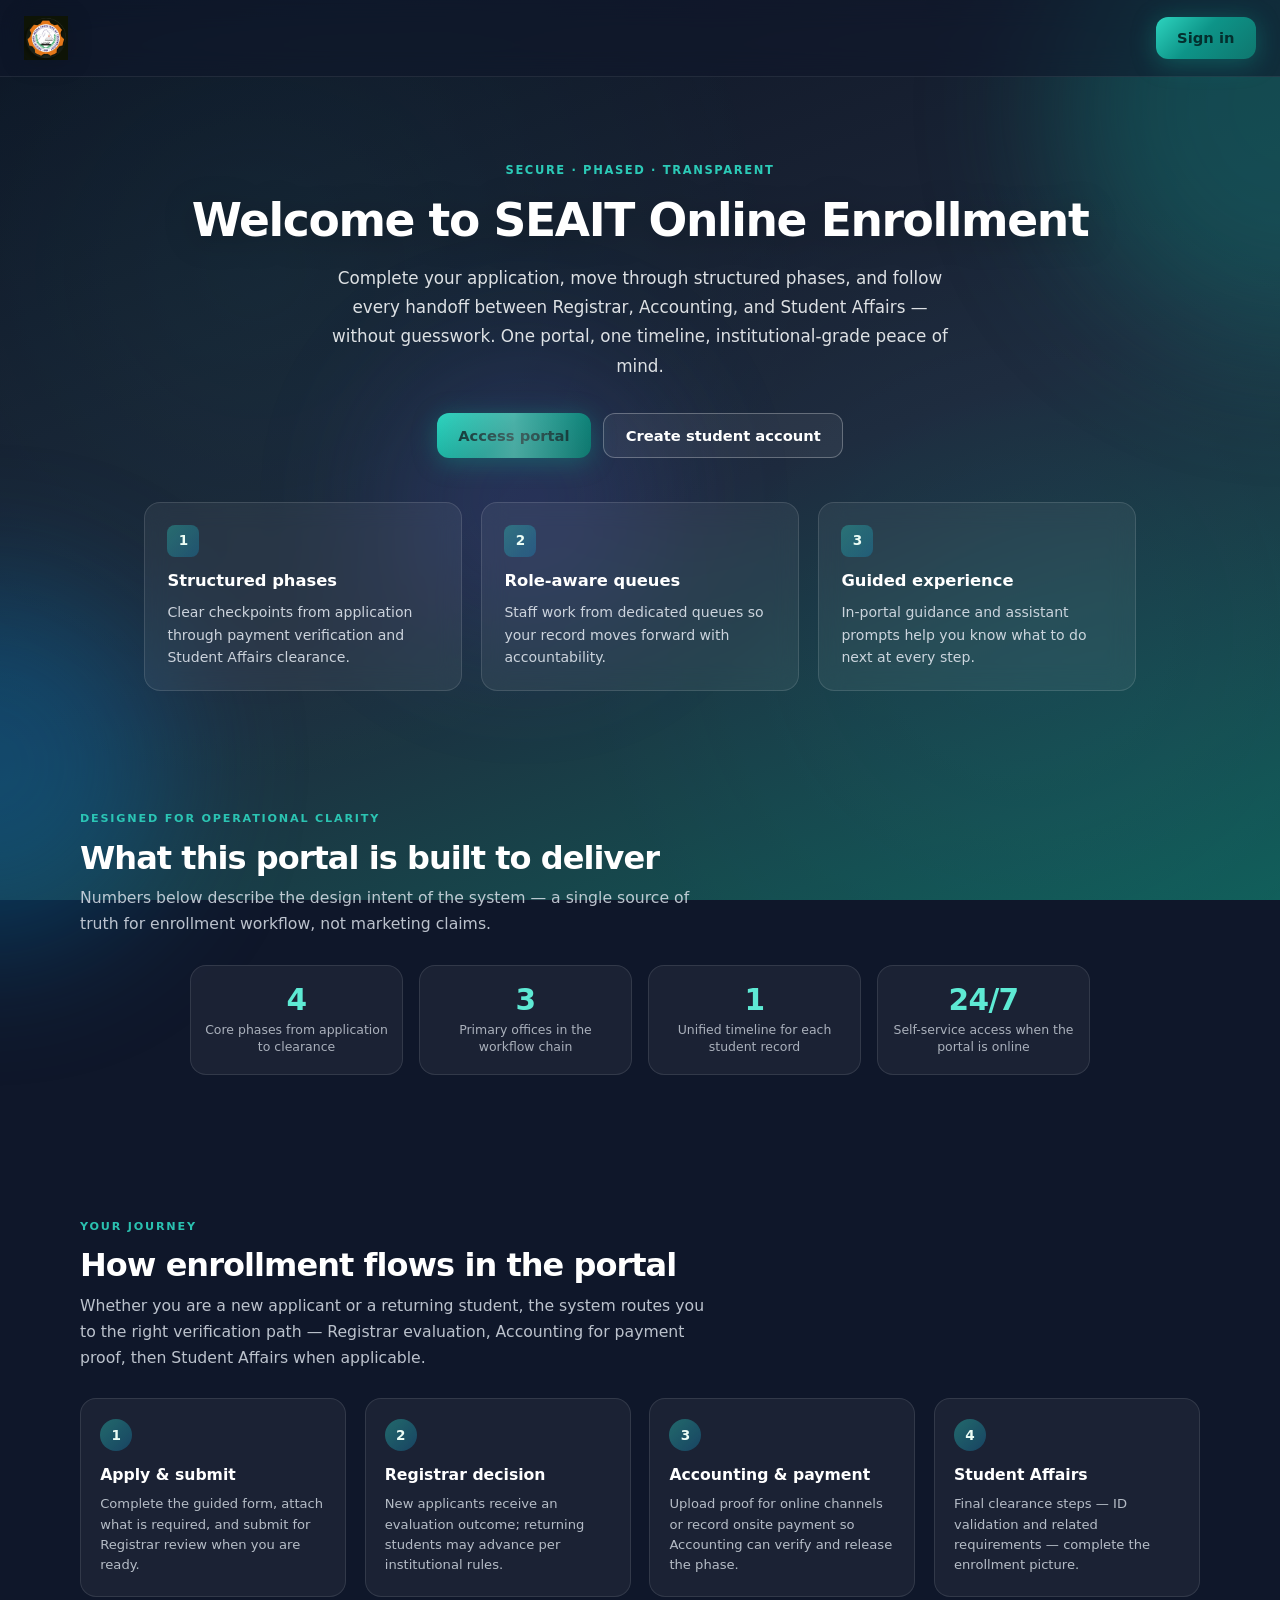
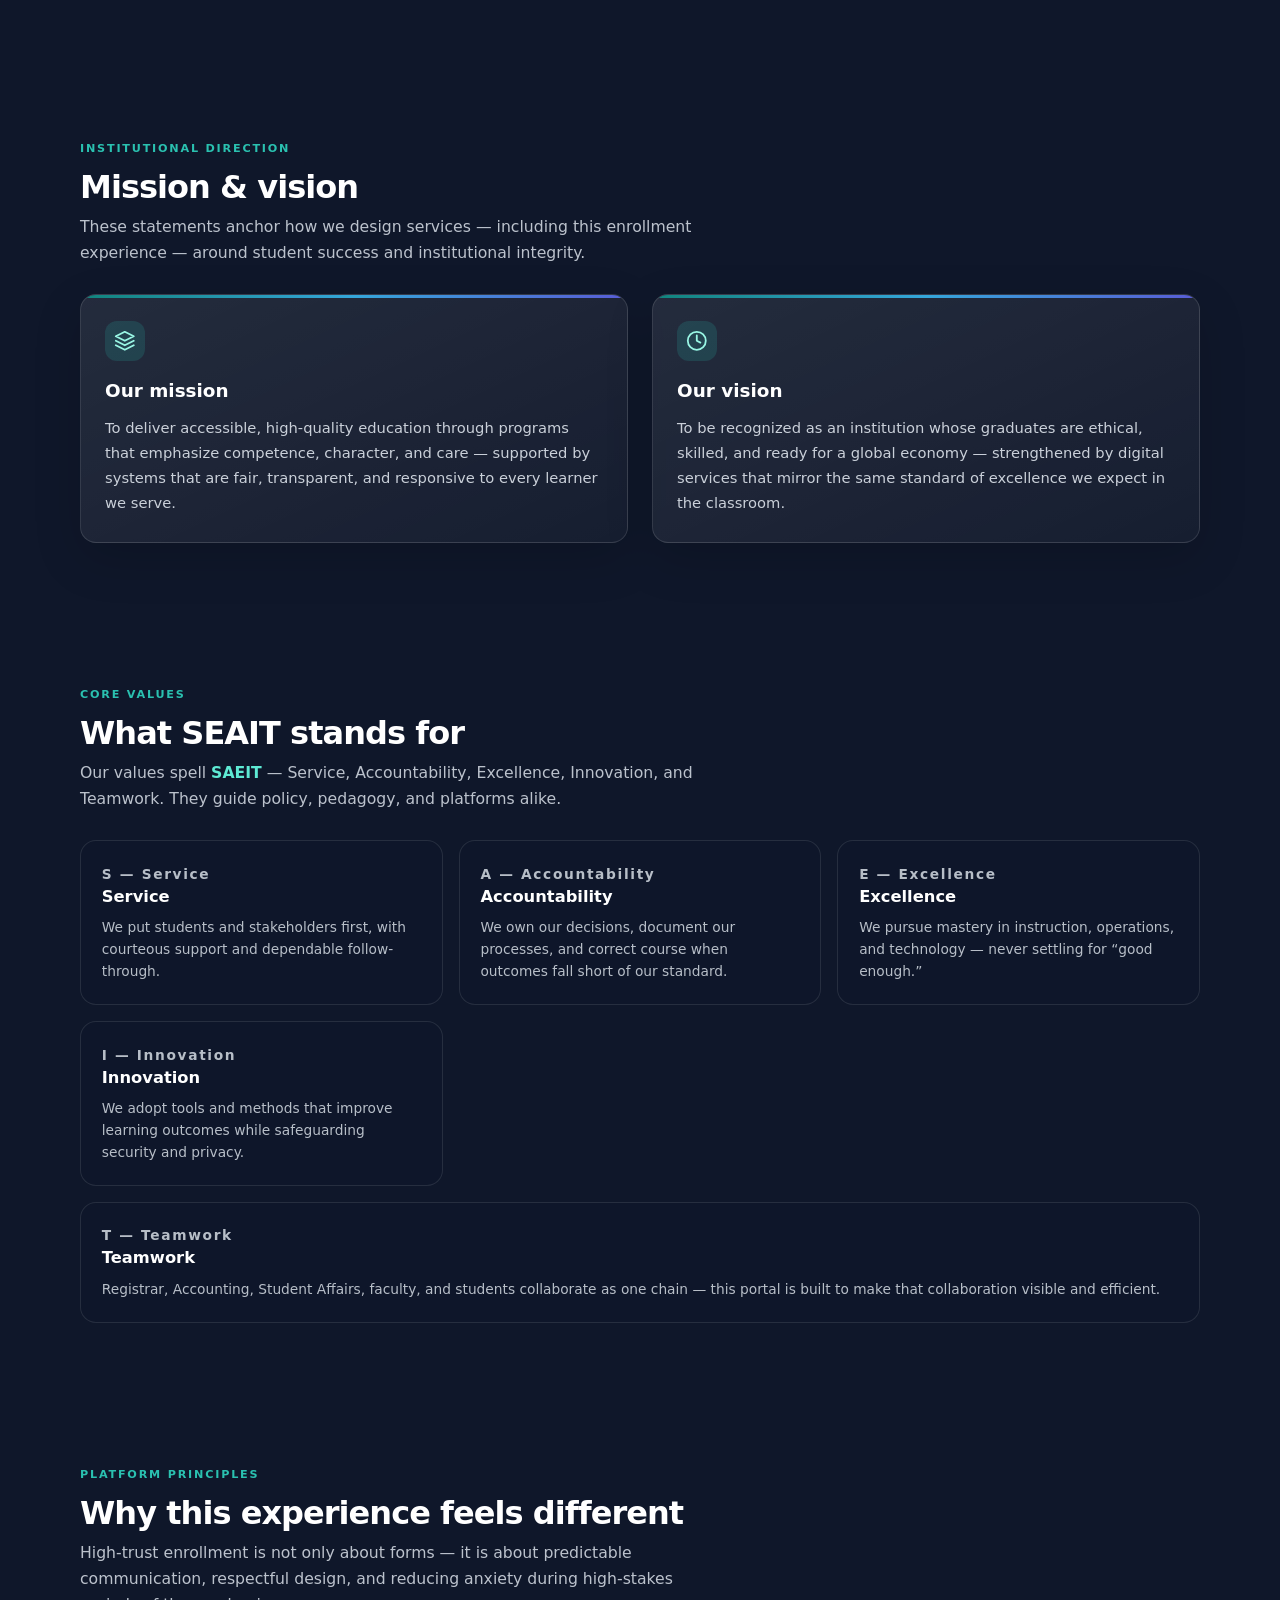
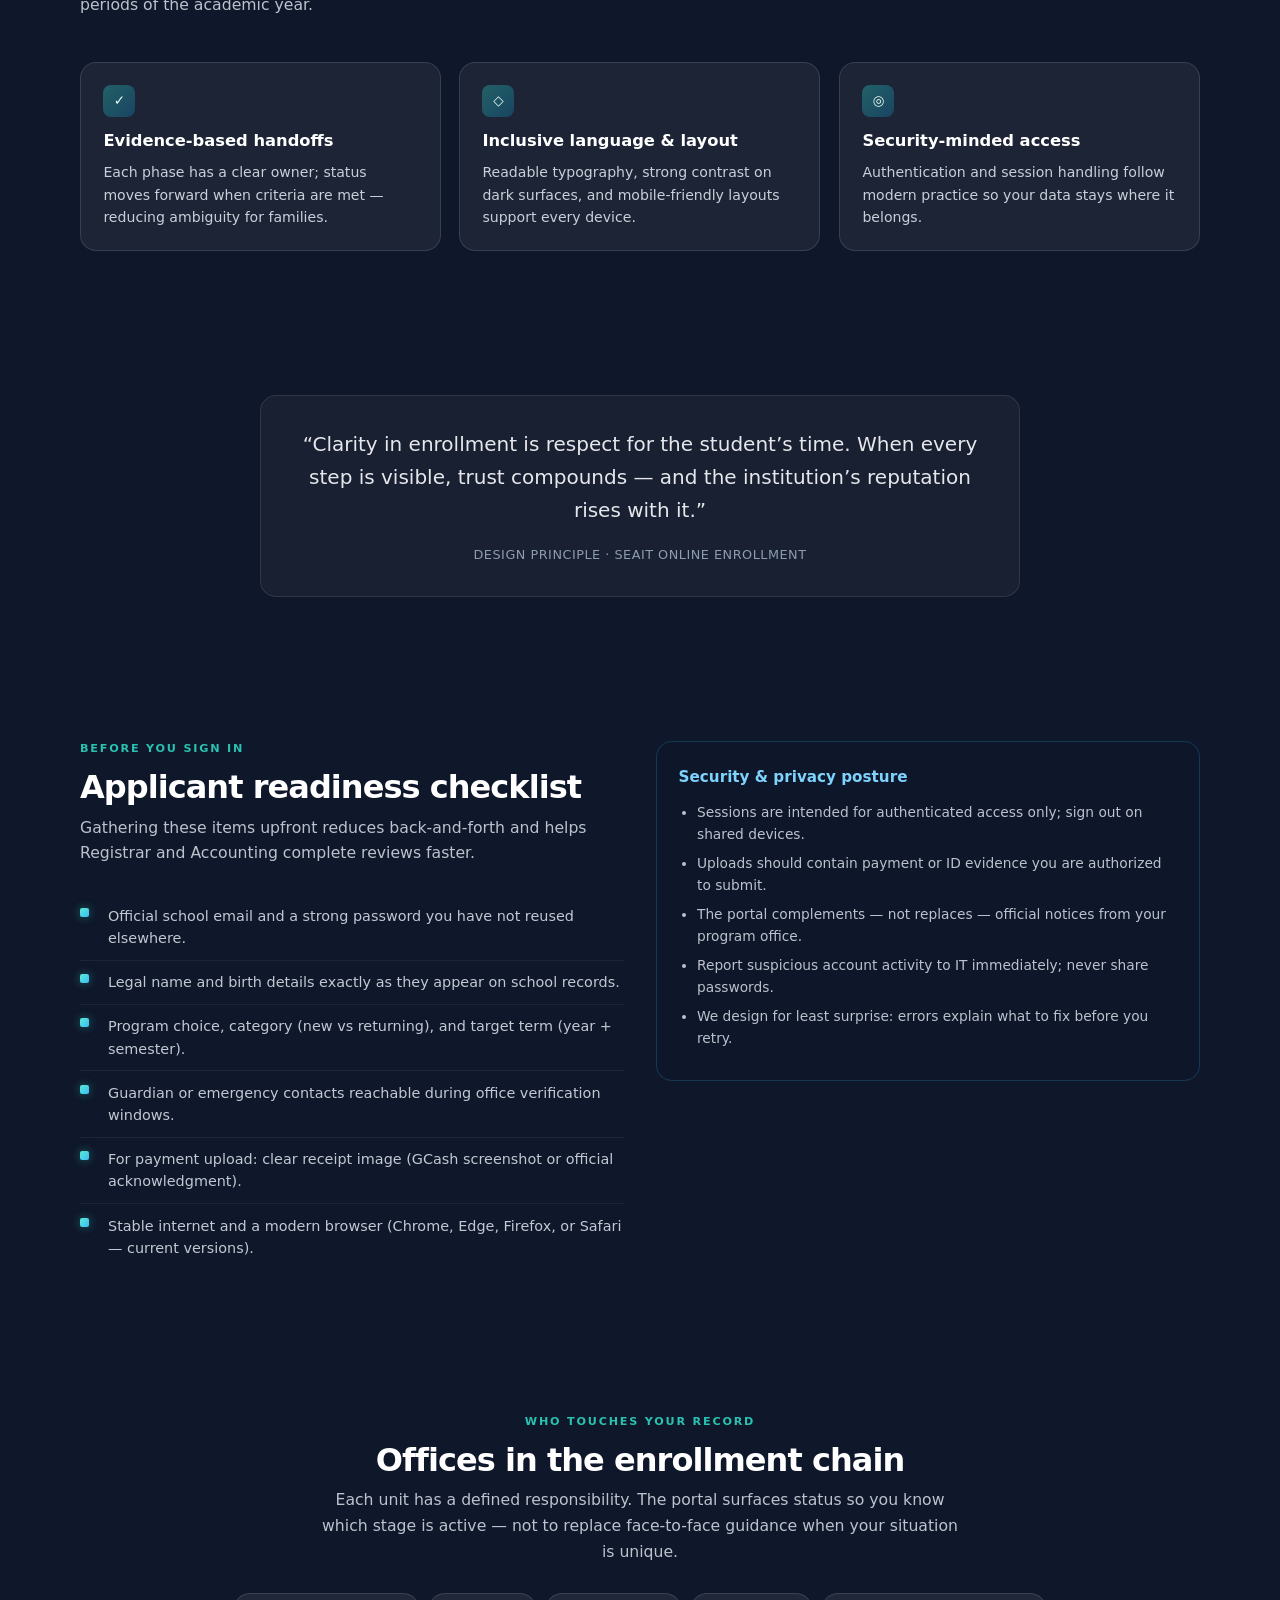
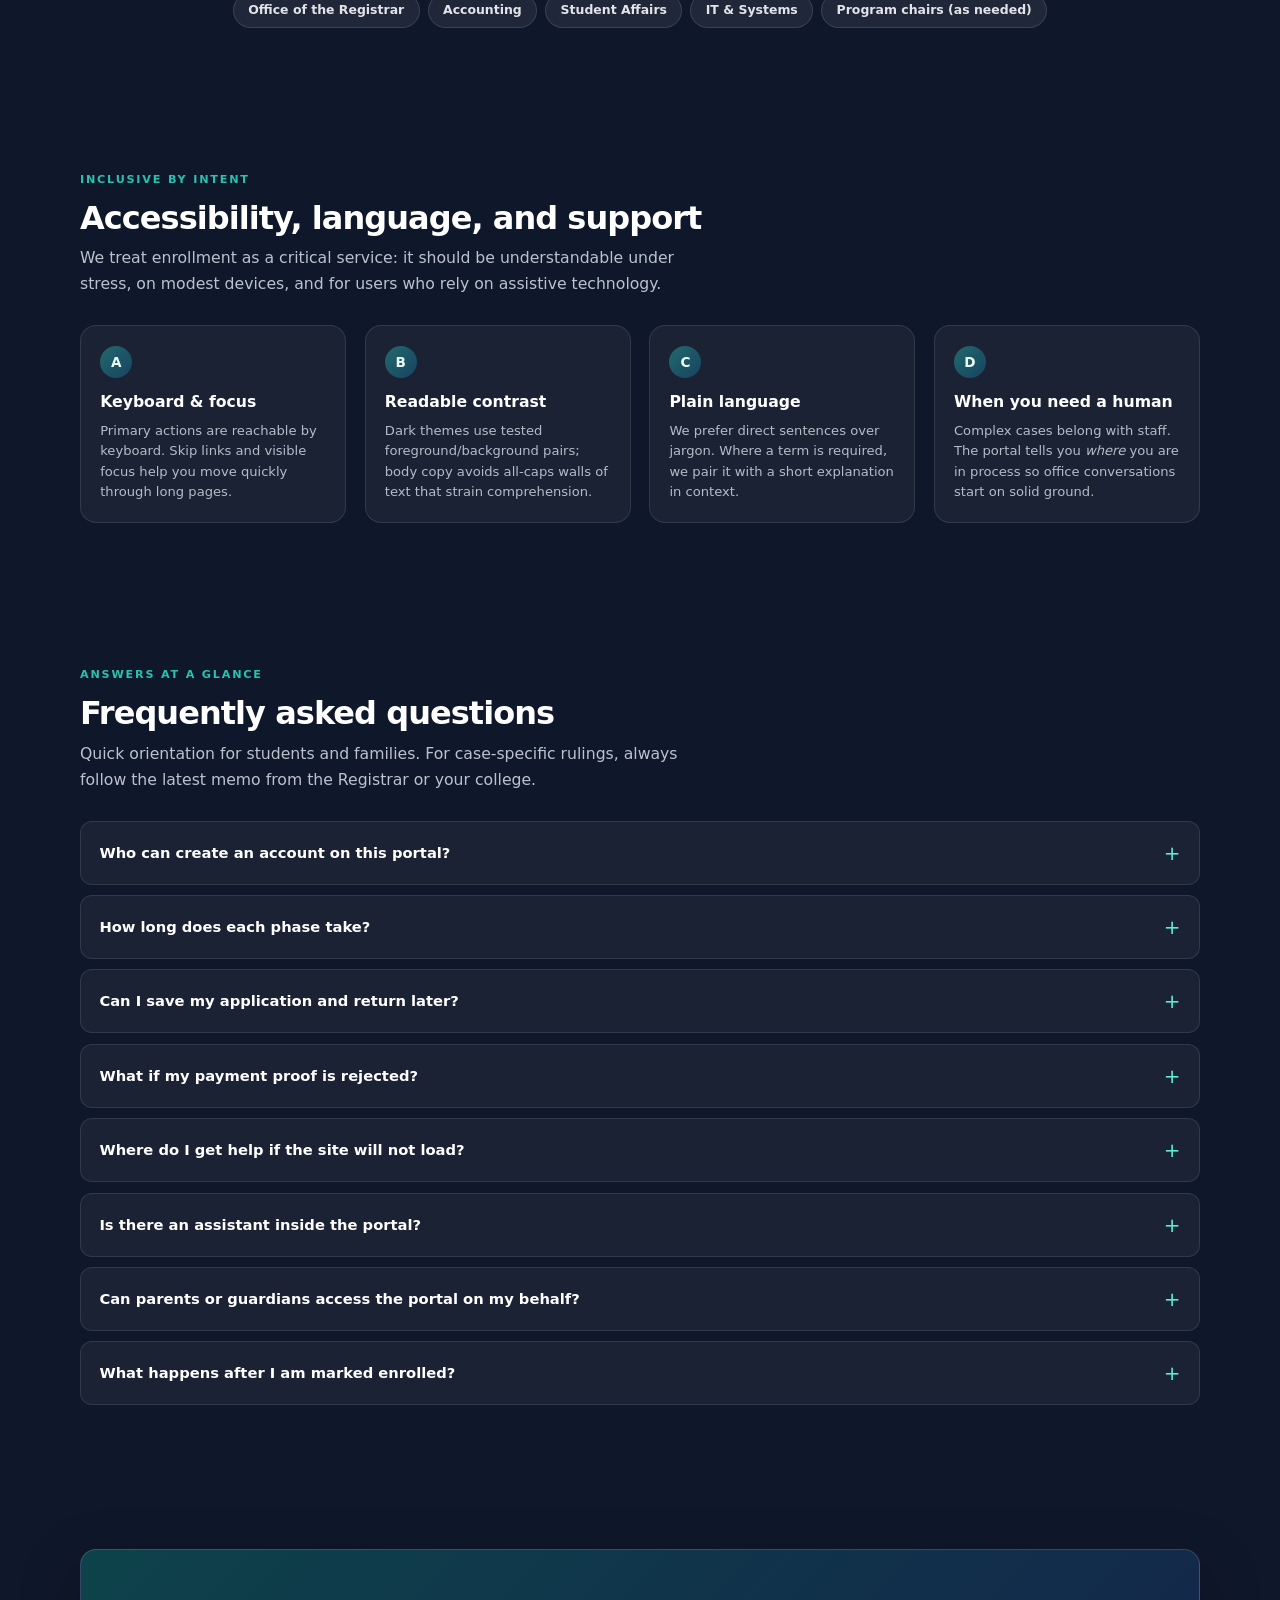
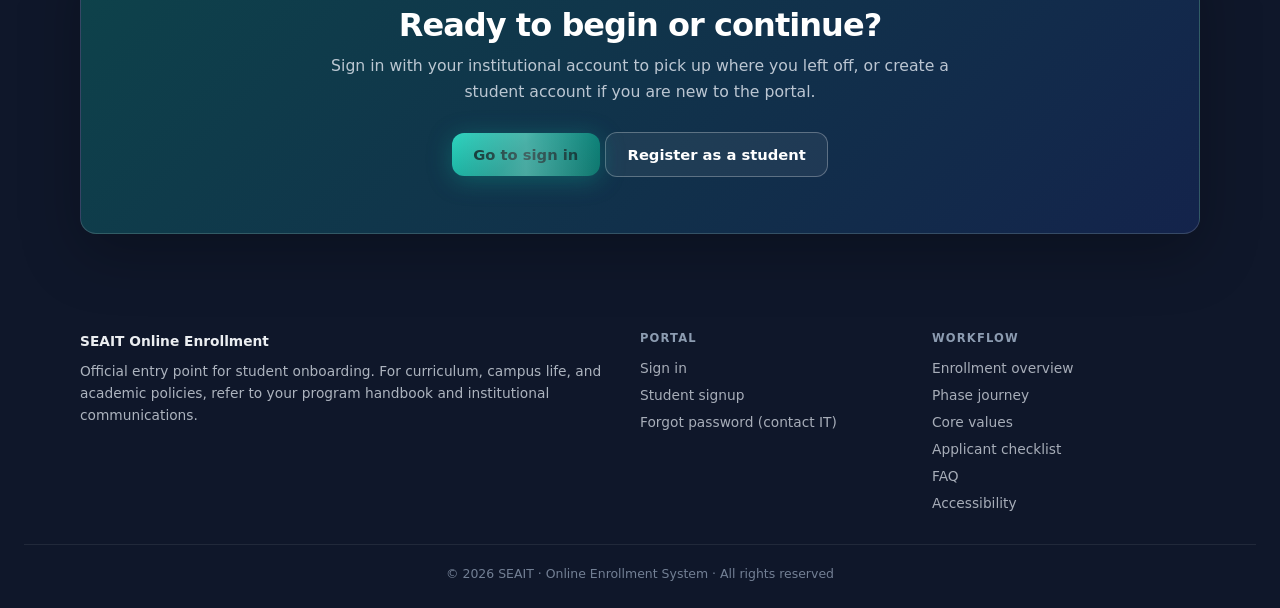
==== commit 7a84e58e: "commit" ====
--- a/frontend/public/index.html
+++ b/frontend/public/index.html
@@ -39,7 +39,7 @@
       <!-- Hero -->
       <section class="land-hero" aria-labelledby="land-hero-title">
         <p class="land-eyebrow">Secure · phased · transparent</p>
-        <h1 id="land-hero-title">Enrollment built for clarity, trust, and momentum</h1>
+        <h1 id="land-hero-title">Welcome to SEAIT Online Enrollment</h1>
         <p class="land-lead">
           Complete your application, move through structured phases, and follow every handoff between Registrar,
           Accounting, and Student Affairs — without guesswork. One portal, one timeline, institutional-grade peace of
